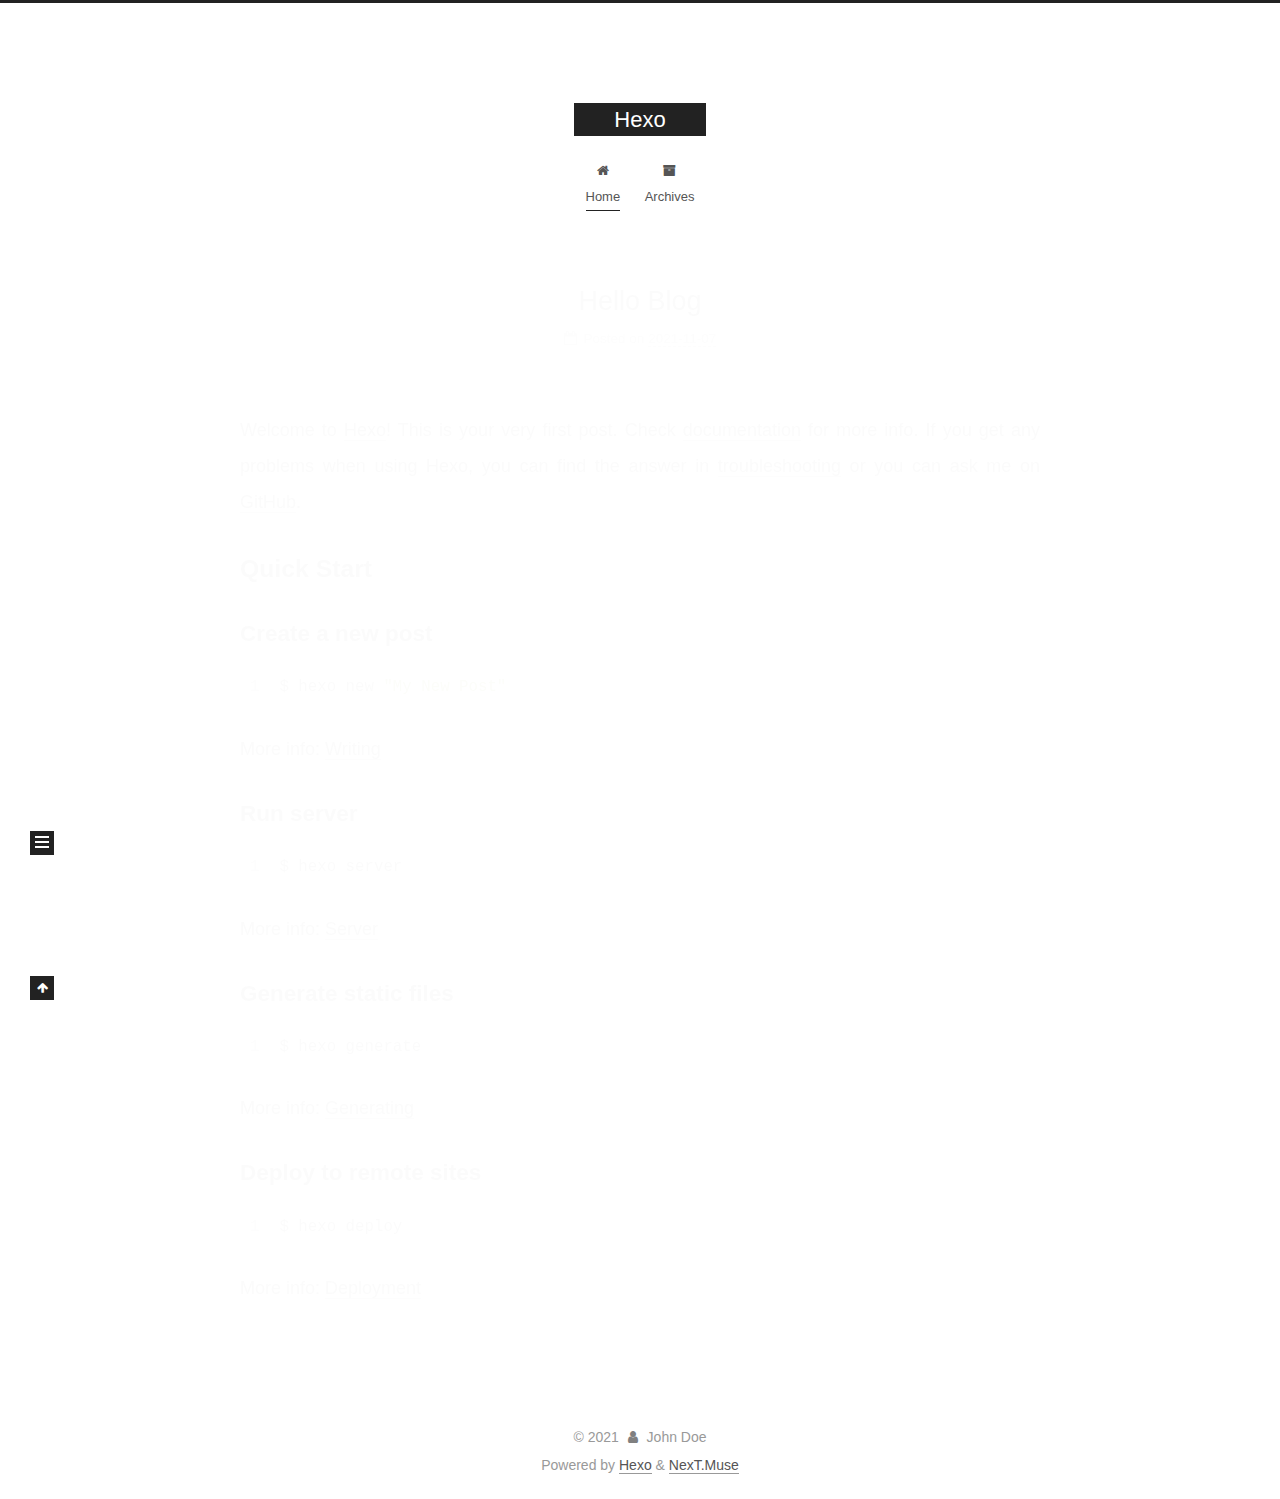
==== index.html @ 685d1546 "Site updated: 2021-11-07 11:49:56" ====
<!DOCTYPE html>
<html lang="en">
<head>
  <meta charset="UTF-8">
<meta name="viewport" content="width=device-width, initial-scale=1, maximum-scale=2">
<meta name="theme-color" content="#222">
<meta name="generator" content="Hexo 5.4.0">
  <link rel="apple-touch-icon" sizes="180x180" href="/images/apple-touch-icon-next.png">
  <link rel="icon" type="image/png" sizes="32x32" href="/images/favicon-32x32-next.png">
  <link rel="icon" type="image/png" sizes="16x16" href="/images/favicon-16x16-next.png">
  <link rel="mask-icon" href="/images/logo.svg" color="#222">

<link rel="stylesheet" href="/css/main.css">


<link rel="stylesheet" href="/lib/font-awesome/css/font-awesome.min.css">

<script id="hexo-configurations">
    var NexT = window.NexT || {};
    var CONFIG = {"hostname":"example.com","root":"/","scheme":"Muse","version":"7.8.0","exturl":false,"sidebar":{"position":"left","display":"post","padding":18,"offset":12,"onmobile":false},"copycode":{"enable":false,"show_result":false,"style":null},"back2top":{"enable":true,"sidebar":false,"scrollpercent":false},"bookmark":{"enable":false,"color":"#222","save":"auto"},"fancybox":false,"mediumzoom":false,"lazyload":false,"pangu":false,"comments":{"style":"tabs","active":null,"storage":true,"lazyload":false,"nav":null},"algolia":{"hits":{"per_page":10},"labels":{"input_placeholder":"Search for Posts","hits_empty":"We didn't find any results for the search: ${query}","hits_stats":"${hits} results found in ${time} ms"}},"localsearch":{"enable":false,"trigger":"auto","top_n_per_article":1,"unescape":false,"preload":false},"motion":{"enable":true,"async":false,"transition":{"post_block":"fadeIn","post_header":"slideDownIn","post_body":"slideDownIn","coll_header":"slideLeftIn","sidebar":"slideUpIn"}}};
  </script>

  <meta property="og:type" content="website">
<meta property="og:title" content="Hexo">
<meta property="og:url" content="http://example.com/index.html">
<meta property="og:site_name" content="Hexo">
<meta property="og:locale" content="en_US">
<meta property="article:author" content="John Doe">
<meta name="twitter:card" content="summary">

<link rel="canonical" href="http://example.com/">


<script id="page-configurations">
  // https://hexo.io/docs/variables.html
  CONFIG.page = {
    sidebar: "",
    isHome : true,
    isPost : false,
    lang   : 'en'
  };
</script>

  <title>Hexo</title>
  






  <noscript>
  <style>
  .use-motion .brand,
  .use-motion .menu-item,
  .sidebar-inner,
  .use-motion .post-block,
  .use-motion .pagination,
  .use-motion .comments,
  .use-motion .post-header,
  .use-motion .post-body,
  .use-motion .collection-header { opacity: initial; }

  .use-motion .site-title,
  .use-motion .site-subtitle {
    opacity: initial;
    top: initial;
  }

  .use-motion .logo-line-before i { left: initial; }
  .use-motion .logo-line-after i { right: initial; }
  </style>
</noscript>

</head>

<body itemscope itemtype="http://schema.org/WebPage">
  <div class="container use-motion">
    <div class="headband"></div>

    <header class="header" itemscope itemtype="http://schema.org/WPHeader">
      <div class="header-inner"><div class="site-brand-container">
  <div class="site-nav-toggle">
    <div class="toggle" aria-label="Toggle navigation bar">
      <span class="toggle-line toggle-line-first"></span>
      <span class="toggle-line toggle-line-middle"></span>
      <span class="toggle-line toggle-line-last"></span>
    </div>
  </div>

  <div class="site-meta">

    <a href="/" class="brand" rel="start">
      <span class="logo-line-before"><i></i></span>
      <h1 class="site-title">Hexo</h1>
      <span class="logo-line-after"><i></i></span>
    </a>
  </div>

  <div class="site-nav-right">
    <div class="toggle popup-trigger">
    </div>
  </div>
</div>




<nav class="site-nav">
  <ul id="menu" class="menu">
        <li class="menu-item menu-item-home">

    <a href="/" rel="section"><i class="fa fa-fw fa-home"></i>Home</a>

  </li>
        <li class="menu-item menu-item-archives">

    <a href="/archives/" rel="section"><i class="fa fa-fw fa-archive"></i>Archives</a>

  </li>
  </ul>
</nav>




</div>
    </header>

    
  <div class="back-to-top">
    <i class="fa fa-arrow-up"></i>
    <span>0%</span>
  </div>


    <main class="main">
      <div class="main-inner">
        <div class="content-wrap">
          

          <div class="content index posts-expand">
            
      
  
  
  <article itemscope itemtype="http://schema.org/Article" class="post-block" lang="en">
    <link itemprop="mainEntityOfPage" href="http://example.com/2021/11/07/hello-world/">

    <span hidden itemprop="author" itemscope itemtype="http://schema.org/Person">
      <meta itemprop="image" content="/images/avatar.gif">
      <meta itemprop="name" content="John Doe">
      <meta itemprop="description" content="">
    </span>

    <span hidden itemprop="publisher" itemscope itemtype="http://schema.org/Organization">
      <meta itemprop="name" content="Hexo">
    </span>
      <header class="post-header">
        <h2 class="post-title" itemprop="name headline">
          
            <a href="/2021/11/07/hello-world/" class="post-title-link" itemprop="url">Hello Blog</a>
        </h2>

        <div class="post-meta">
            <span class="post-meta-item">
              <span class="post-meta-item-icon">
                <i class="fa fa-calendar-o"></i>
              </span>
              <span class="post-meta-item-text">Posted on</span>
              

              <time title="Created: 2021-11-07 10:19:45 / Modified: 11:06:45" itemprop="dateCreated datePublished" datetime="2021-11-07T10:19:45+08:00">2021-11-07</time>
            </span>

          

        </div>
      </header>

    
    
    
    <div class="post-body" itemprop="articleBody">

      
          <p>Welcome to <a target="_blank" rel="noopener" href="https://hexo.io/">Hexo</a>! This is your very first post. Check <a target="_blank" rel="noopener" href="https://hexo.io/docs/">documentation</a> for more info. If you get any problems when using Hexo, you can find the answer in <a target="_blank" rel="noopener" href="https://hexo.io/docs/troubleshooting.html">troubleshooting</a> or you can ask me on <a target="_blank" rel="noopener" href="https://github.com/hexojs/hexo/issues">GitHub</a>.</p>
<h2 id="Quick-Start"><a href="#Quick-Start" class="headerlink" title="Quick Start"></a>Quick Start</h2><h3 id="Create-a-new-post"><a href="#Create-a-new-post" class="headerlink" title="Create a new post"></a>Create a new post</h3><figure class="highlight bash"><table><tr><td class="gutter"><pre><span class="line">1</span><br></pre></td><td class="code"><pre><span class="line">$ hexo new <span class="string">&quot;My New Post&quot;</span></span><br></pre></td></tr></table></figure>

<p>More info: <a target="_blank" rel="noopener" href="https://hexo.io/docs/writing.html">Writing</a></p>
<h3 id="Run-server"><a href="#Run-server" class="headerlink" title="Run server"></a>Run server</h3><figure class="highlight bash"><table><tr><td class="gutter"><pre><span class="line">1</span><br></pre></td><td class="code"><pre><span class="line">$ hexo server</span><br></pre></td></tr></table></figure>

<p>More info: <a target="_blank" rel="noopener" href="https://hexo.io/docs/server.html">Server</a></p>
<h3 id="Generate-static-files"><a href="#Generate-static-files" class="headerlink" title="Generate static files"></a>Generate static files</h3><figure class="highlight bash"><table><tr><td class="gutter"><pre><span class="line">1</span><br></pre></td><td class="code"><pre><span class="line">$ hexo generate</span><br></pre></td></tr></table></figure>

<p>More info: <a target="_blank" rel="noopener" href="https://hexo.io/docs/generating.html">Generating</a></p>
<h3 id="Deploy-to-remote-sites"><a href="#Deploy-to-remote-sites" class="headerlink" title="Deploy to remote sites"></a>Deploy to remote sites</h3><figure class="highlight bash"><table><tr><td class="gutter"><pre><span class="line">1</span><br></pre></td><td class="code"><pre><span class="line">$ hexo deploy</span><br></pre></td></tr></table></figure>

<p>More info: <a target="_blank" rel="noopener" href="https://hexo.io/docs/one-command-deployment.html">Deployment</a></p>

      
    </div>

    
    
    
      <footer class="post-footer">
        <div class="post-eof"></div>
      </footer>
  </article>
  
  
  


  



          </div>
          

<script>
  window.addEventListener('tabs:register', () => {
    let { activeClass } = CONFIG.comments;
    if (CONFIG.comments.storage) {
      activeClass = localStorage.getItem('comments_active') || activeClass;
    }
    if (activeClass) {
      let activeTab = document.querySelector(`a[href="#comment-${activeClass}"]`);
      if (activeTab) {
        activeTab.click();
      }
    }
  });
  if (CONFIG.comments.storage) {
    window.addEventListener('tabs:click', event => {
      if (!event.target.matches('.tabs-comment .tab-content .tab-pane')) return;
      let commentClass = event.target.classList[1];
      localStorage.setItem('comments_active', commentClass);
    });
  }
</script>

        </div>
          
  
  <div class="toggle sidebar-toggle">
    <span class="toggle-line toggle-line-first"></span>
    <span class="toggle-line toggle-line-middle"></span>
    <span class="toggle-line toggle-line-last"></span>
  </div>

  <aside class="sidebar">
    <div class="sidebar-inner">

      <ul class="sidebar-nav motion-element">
        <li class="sidebar-nav-toc">
          Table of Contents
        </li>
        <li class="sidebar-nav-overview">
          Overview
        </li>
      </ul>

      <!--noindex-->
      <div class="post-toc-wrap sidebar-panel">
      </div>
      <!--/noindex-->

      <div class="site-overview-wrap sidebar-panel">
        <div class="site-author motion-element" itemprop="author" itemscope itemtype="http://schema.org/Person">
  <p class="site-author-name" itemprop="name">John Doe</p>
  <div class="site-description" itemprop="description"></div>
</div>
<div class="site-state-wrap motion-element">
  <nav class="site-state">
      <div class="site-state-item site-state-posts">
          <a href="/archives/">
        
          <span class="site-state-item-count">1</span>
          <span class="site-state-item-name">posts</span>
        </a>
      </div>
  </nav>
</div>



      </div>

    </div>
  </aside>
  <div id="sidebar-dimmer"></div>


      </div>
    </main>

    <footer class="footer">
      <div class="footer-inner">
        

        

<div class="copyright">
  
  &copy; 
  <span itemprop="copyrightYear">2021</span>
  <span class="with-love">
    <i class="fa fa-user"></i>
  </span>
  <span class="author" itemprop="copyrightHolder">John Doe</span>
</div>
  <div class="powered-by">Powered by <a href="https://hexo.io/" class="theme-link" rel="noopener" target="_blank">Hexo</a> & <a href="https://muse.theme-next.org/" class="theme-link" rel="noopener" target="_blank">NexT.Muse</a>
  </div>

        








      </div>
    </footer>
  </div>

  
  <script src="/lib/anime.min.js"></script>
  <script src="/lib/velocity/velocity.min.js"></script>
  <script src="/lib/velocity/velocity.ui.min.js"></script>

<script src="/js/utils.js"></script>

<script src="/js/motion.js"></script>


<script src="/js/schemes/muse.js"></script>


<script src="/js/next-boot.js"></script>




  















  

  

</body>
</html>
---- css/main.css ----
:root {
  --body-bg-color: #fff;
  --content-bg-color: #fff;
  --card-bg-color: #f5f5f5;
  --text-color: #555;
  --link-color: #555;
  --link-hover-color: #222;
  --brand-color: #fff;
  --brand-hover-color: #fff;
  --table-row-odd-bg-color: #f9f9f9;
  --table-row-hover-bg-color: #f5f5f5;
  --menu-item-bg-color: #f5f5f5;
  --btn-default-bg: #222;
  --btn-default-color: #fff;
  --btn-default-border-color: #222;
  --btn-default-hover-bg: #fff;
  --btn-default-hover-color: #222;
  --btn-default-hover-border-color: #222;
}
html {
  line-height: 1.15; /* 1 */
  -webkit-text-size-adjust: 100%; /* 2 */
}
body {
  margin: 0;
}
main {
  display: block;
}
h1 {
  font-size: 2em;
  margin: 0.67em 0;
}
hr {
  box-sizing: content-box; /* 1 */
  height: 0; /* 1 */
  overflow: visible; /* 2 */
}
pre {
  font-family: monospace, monospace; /* 1 */
  font-size: 1em; /* 2 */
}
a {
  background: transparent;
}
abbr[title] {
  border-bottom: none; /* 1 */
  text-decoration: underline; /* 2 */
  text-decoration: underline dotted; /* 2 */
}
b,
strong {
  font-weight: bolder;
}
code,
kbd,
samp {
  font-family: monospace, monospace; /* 1 */
  font-size: 1em; /* 2 */
}
small {
  font-size: 80%;
}
sub,
sup {
  font-size: 75%;
  line-height: 0;
  position: relative;
  vertical-align: baseline;
}
sub {
  bottom: -0.25em;
}
sup {
  top: -0.5em;
}
img {
  border-style: none;
}
button,
input,
optgroup,
select,
textarea {
  font-family: inherit; /* 1 */
  font-size: 100%; /* 1 */
  line-height: 1.15; /* 1 */
  margin: 0; /* 2 */
}
button,
input {
/* 1 */
  overflow: visible;
}
button,
select {
/* 1 */
  text-transform: none;
}
button,
[type='button'],
[type='reset'],
[type='submit'] {
  -webkit-appearance: button;
}
button::-moz-focus-inner,
[type='button']::-moz-focus-inner,
[type='reset']::-moz-focus-inner,
[type='submit']::-moz-focus-inner {
  border-style: none;
  padding: 0;
}
button:-moz-focusring,
[type='button']:-moz-focusring,
[type='reset']:-moz-focusring,
[type='submit']:-moz-focusring {
  outline: 1px dotted ButtonText;
}
fieldset {
  padding: 0.35em 0.75em 0.625em;
}
legend {
  box-sizing: border-box; /* 1 */
  color: inherit; /* 2 */
  display: table; /* 1 */
  max-width: 100%; /* 1 */
  padding: 0; /* 3 */
  white-space: normal; /* 1 */
}
progress {
  vertical-align: baseline;
}
textarea {
  overflow: auto;
}
[type='checkbox'],
[type='radio'] {
  box-sizing: border-box; /* 1 */
  padding: 0; /* 2 */
}
[type='number']::-webkit-inner-spin-button,
[type='number']::-webkit-outer-spin-button {
  height: auto;
}
[type='search'] {
  outline-offset: -2px; /* 2 */
  -webkit-appearance: textfield; /* 1 */
}
[type='search']::-webkit-search-decoration {
  -webkit-appearance: none;
}
::-webkit-file-upload-button {
  font: inherit; /* 2 */
  -webkit-appearance: button; /* 1 */
}
details {
  display: block;
}
summary {
  display: list-item;
}
template {
  display: none;
}
[hidden] {
  display: none;
}
::selection {
  background: #262a30;
  color: #eee;
}
html,
body {
  height: 100%;
}
body {
  background: var(--body-bg-color);
  color: var(--text-color);
  font-family: 'Lato', "PingFang SC", "Microsoft YaHei", sans-serif;
  font-size: 1em;
  line-height: 2;
}
@media (max-width: 991px) {
  body {
    padding-left: 0 !important;
    padding-right: 0 !important;
  }
}
h1,
h2,
h3,
h4,
h5,
h6 {
  font-family: 'Lato', "PingFang SC", "Microsoft YaHei", sans-serif;
  font-weight: bold;
  line-height: 1.5;
  margin: 20px 0 15px;
}
h1 {
  font-size: 1.5em;
}
h2 {
  font-size: 1.375em;
}
h3 {
  font-size: 1.25em;
}
h4 {
  font-size: 1.125em;
}
h5 {
  font-size: 1em;
}
h6 {
  font-size: 0.875em;
}
p {
  margin: 0 0 20px 0;
}
a,
span.exturl {
  border-bottom: 1px solid #999;
  color: var(--link-color);
  outline: 0;
  text-decoration: none;
  overflow-wrap: break-word;
  word-wrap: break-word;
  cursor: pointer;
}
a:hover,
span.exturl:hover {
  border-bottom-color: var(--link-hover-color);
  color: var(--link-hover-color);
}
iframe,
img,
video {
  display: block;
  margin-left: auto;
  margin-right: auto;
  max-width: 100%;
}
hr {
  background-image: repeating-linear-gradient(-45deg, #ddd, #ddd 4px, transparent 4px, transparent 8px);
  border: 0;
  height: 3px;
  margin: 40px 0;
}
blockquote {
  border-left: 4px solid #ddd;
  color: #666;
  margin: 0;
  padding: 0 15px;
}
blockquote cite::before {
  content: '-';
  padding: 0 5px;
}
dt {
  font-weight: bold;
}
dd {
  margin: 0;
  padding: 0;
}
kbd {
  background-color: #f5f5f5;
  background-image: linear-gradient(#eee, #fff, #eee);
  border: 1px solid #ccc;
  border-radius: 0.2em;
  box-shadow: 0.1em 0.1em 0.2em rgba(0,0,0,0.1);
  color: #555;
  font-family: inherit;
  padding: 0.1em 0.3em;
  white-space: nowrap;
}
.table-container {
  overflow: auto;
}
table {
  border-collapse: collapse;
  border-spacing: 0;
  font-size: 0.875em;
  margin: 0 0 20px 0;
  width: 100%;
}
tbody tr:nth-of-type(odd) {
  background: var(--table-row-odd-bg-color);
}
tbody tr:hover {
  background: var(--table-row-hover-bg-color);
}
caption,
th,
td {
  font-weight: normal;
  padding: 8px;
  text-align: left;
  vertical-align: middle;
}
th,
td {
  border: 1px solid #ddd;
  border-bottom: 3px solid #ddd;
}
th {
  font-weight: 700;
  padding-bottom: 10px;
}
td {
  border-bottom-width: 1px;
}
.btn {
  background: var(--btn-default-bg);
  border: 2px solid var(--btn-default-border-color);
  border-radius: 0;
  color: var(--btn-default-color);
  display: inline-block;
  font-size: 0.875em;
  line-height: 2;
  padding: 0 20px;
  text-decoration: none;
  transition-property: background-color;
  transition-delay: 0s;
  transition-duration: 0.2s;
  transition-timing-function: ease-in-out;
}
.btn:hover {
  background: var(--btn-default-hover-bg);
  border-color: var(--btn-default-hover-border-color);
  color: var(--btn-default-hover-color);
}
.btn + .btn {
  margin: 0 0 8px 8px;
}
.btn .fa-fw {
  text-align: left;
  width: 1.285714285714286em;
}
.toggle {
  line-height: 0;
}
.toggle .toggle-line {
  background: #fff;
  display: inline-block;
  height: 2px;
  left: 0;
  position: relative;
  top: 0;
  transition: all 0.4s;
  vertical-align: top;
  width: 100%;
}
.toggle .toggle-line:not(:first-child) {
  margin-top: 3px;
}
.toggle.toggle-arrow .toggle-line-first {
  left: 50%;
  top: 2px;
  transform: rotate(45deg);
  width: 50%;
}
.toggle.toggle-arrow .toggle-line-middle {
  left: 2px;
  width: 90%;
}
.toggle.toggle-arrow .toggle-line-last {
  left: 50%;
  top: -2px;
  transform: rotate(-45deg);
  width: 50%;
}
.toggle.toggle-close .toggle-line-first {
  transform: rotate(-45deg);
  top: 5px;
}
.toggle.toggle-close .toggle-line-middle {
  opacity: 0;
}
.toggle.toggle-close .toggle-line-last {
  transform: rotate(45deg);
  top: -5px;
}
.highlight,
pre {
  background: #f7f7f7;
  color: #4d4d4c;
  line-height: 1.6;
  margin: 0 auto 20px;
}
pre,
code {
  font-family: consolas, Menlo, monospace, "PingFang SC", "Microsoft YaHei";
}
code {
  background: #eee;
  border-radius: 3px;
  color: #555;
  padding: 2px 4px;
  overflow-wrap: break-word;
  word-wrap: break-word;
}
.highlight *::selection {
  background: #d6d6d6;
}
.highlight pre {
  border: 0;
  margin: 0;
  padding: 10px 0;
}
.highlight table {
  border: 0;
  margin: 0;
  width: auto;
}
.highlight td {
  border: 0;
  padding: 0;
}
.highlight figcaption {
  background: #eff2f3;
  color: #4d4d4c;
  display: flex;
  font-size: 0.875em;
  justify-content: space-between;
  line-height: 1.2;
  padding: 0.5em;
}
.highlight figcaption a {
  color: #4d4d4c;
}
.highlight figcaption a:hover {
  border-bottom-color: #4d4d4c;
}
.highlight .gutter {
  -moz-user-select: none;
  -ms-user-select: none;
  -webkit-user-select: none;
  user-select: none;
}
.highlight .gutter pre {
  background: #eff2f3;
  color: #869194;
  padding-left: 10px;
  padding-right: 10px;
  text-align: right;
}
.highlight .code pre {
  background: #f7f7f7;
  padding-left: 10px;
  width: 100%;
}
.gist table {
  width: auto;
}
.gist table td {
  border: 0;
}
pre {
  overflow: auto;
  padding: 10px;
}
pre code {
  background: none;
  color: #4d4d4c;
  font-size: 0.875em;
  padding: 0;
  text-shadow: none;
}
pre .deletion {
  background: #fdd;
}
pre .addition {
  background: #dfd;
}
pre .meta {
  color: #eab700;
  -moz-user-select: none;
  -ms-user-select: none;
  -webkit-user-select: none;
  user-select: none;
}
pre .comment {
  color: #8e908c;
}
pre .variable,
pre .attribute,
pre .tag,
pre .name,
pre .regexp,
pre .ruby .constant,
pre .xml .tag .title,
pre .xml .pi,
pre .xml .doctype,
pre .html .doctype,
pre .css .id,
pre .css .class,
pre .css .pseudo {
  color: #c82829;
}
pre .number,
pre .preprocessor,
pre .built_in,
pre .builtin-name,
pre .literal,
pre .params,
pre .constant,
pre .command {
  color: #f5871f;
}
pre .ruby .class .title,
pre .css .rules .attribute,
pre .string,
pre .symbol,
pre .value,
pre .inheritance,
pre .header,
pre .ruby .symbol,
pre .xml .cdata,
pre .special,
pre .formula {
  color: #718c00;
}
pre .title,
pre .css .hexcolor {
  color: #3e999f;
}
pre .function,
pre .python .decorator,
pre .python .title,
pre .ruby .function .title,
pre .ruby .title .keyword,
pre .perl .sub,
pre .javascript .title,
pre .coffeescript .title {
  color: #4271ae;
}
pre .keyword,
pre .javascript .function {
  color: #8959a8;
}
.blockquote-center {
  border-left: none;
  margin: 40px 0;
  padding: 0;
  position: relative;
  text-align: center;
}
.blockquote-center::before,
.blockquote-center::after {
  background-repeat: no-repeat;
  background-size: 22px 22px;
  content: ' ';
  display: block;
  height: 24px;
  opacity: 0.2;
  position: absolute;
  width: 100%;
}
.blockquote-center::before {
  background-image: url("../images/quote-l.svg");
  background-position: 0 -6px;
  border-top: 1px solid #ccc;
  top: -20px;
}
.blockquote-center::after {
  background-image: url("../images/quote-r.svg");
  background-position: 100% 8px;
  border-bottom: 1px solid #ccc;
  bottom: -20px;
}
.blockquote-center p,
.blockquote-center div {
  text-align: center;
}
.post-body .group-picture img {
  margin: 0 auto;
  padding: 0 3px;
}
.group-picture-row {
  margin-bottom: 6px;
  overflow: hidden;
}
.group-picture-column {
  float: left;
  margin-bottom: 10px;
}
.post-body .label {
  color: #555;
  display: inline;
  padding: 0 2px;
}
.post-body .label.default {
  background: #f0f0f0;
}
.post-body .label.primary {
  background: #efe6f7;
}
.post-body .label.info {
  background: #e5f2f8;
}
.post-body .label.success {
  background: #e7f4e9;
}
.post-body .label.warning {
  background: #fcf6e1;
}
.post-body .label.danger {
  background: #fae8eb;
}
.post-body .tabs {
  margin-bottom: 20px;
}
.post-body .tabs,
.tabs-comment {
  display: block;
  padding-top: 10px;
  position: relative;
}
.post-body .tabs ul.nav-tabs,
.tabs-comment ul.nav-tabs {
  display: flex;
  flex-wrap: wrap;
  margin: 0;
  margin-bottom: -1px;
  padding: 0;
}
@media (max-width: 413px) {
  .post-body .tabs ul.nav-tabs,
  .tabs-comment ul.nav-tabs {
    display: block;
    margin-bottom: 5px;
  }
}
.post-body .tabs ul.nav-tabs li.tab,
.tabs-comment ul.nav-tabs li.tab {
  border-bottom: 1px solid #ddd;
  border-left: 1px solid transparent;
  border-right: 1px solid transparent;
  border-top: 3px solid transparent;
  flex-grow: 1;
  list-style-type: none;
  border-radius: 0 0 0 0;
}
@media (max-width: 413px) {
  .post-body .tabs ul.nav-tabs li.tab,
  .tabs-comment ul.nav-tabs li.tab {
    border-bottom: 1px solid transparent;
    border-left: 3px solid transparent;
    border-right: 1px solid transparent;
    border-top: 1px solid transparent;
  }
}
@media (max-width: 413px) {
  .post-body .tabs ul.nav-tabs li.tab,
  .tabs-comment ul.nav-tabs li.tab {
    border-radius: 0;
  }
}
.post-body .tabs ul.nav-tabs li.tab a,
.tabs-comment ul.nav-tabs li.tab a {
  border-bottom: initial;
  display: block;
  line-height: 1.8;
  outline: 0;
  padding: 0.25em 0.75em;
  text-align: center;
  transition-delay: 0s;
  transition-duration: 0.2s;
  transition-timing-function: ease-out;
}
.post-body .tabs ul.nav-tabs li.tab a i,
.tabs-comment ul.nav-tabs li.tab a i {
  width: 1.285714285714286em;
}
.post-body .tabs ul.nav-tabs li.tab.active,
.tabs-comment ul.nav-tabs li.tab.active {
  border-bottom: 1px solid transparent;
  border-left: 1px solid #ddd;
  border-right: 1px solid #ddd;
  border-top: 3px solid #fc6423;
}
@media (max-width: 413px) {
  .post-body .tabs ul.nav-tabs li.tab.active,
  .tabs-comment ul.nav-tabs li.tab.active {
    border-bottom: 1px solid #ddd;
    border-left: 3px solid #fc6423;
    border-right: 1px solid #ddd;
    border-top: 1px solid #ddd;
  }
}
.post-body .tabs ul.nav-tabs li.tab.active a,
.tabs-comment ul.nav-tabs li.tab.active a {
  color: var(--link-color);
  cursor: default;
}
.post-body .tabs .tab-content .tab-pane,
.tabs-comment .tab-content .tab-pane {
  border: 1px solid #ddd;
  border-top: 0;
  padding: 20px 20px 0 20px;
  border-radius: 0;
}
.post-body .tabs .tab-content .tab-pane:not(.active),
.tabs-comment .tab-content .tab-pane:not(.active) {
  display: none;
}
.post-body .tabs .tab-content .tab-pane.active,
.tabs-comment .tab-content .tab-pane.active {
  display: block;
}
.post-body .tabs .tab-content .tab-pane.active:nth-of-type(1),
.tabs-comment .tab-content .tab-pane.active:nth-of-type(1) {
  border-radius: 0 0 0 0;
}
@media (max-width: 413px) {
  .post-body .tabs .tab-content .tab-pane.active:nth-of-type(1),
  .tabs-comment .tab-content .tab-pane.active:nth-of-type(1) {
    border-radius: 0;
  }
}
.post-body .note {
  border-radius: 3px;
  margin-bottom: 20px;
  padding: 1em;
  position: relative;
  border: 1px solid #eee;
  border-left-width: 5px;
}
.post-body .note h2,
.post-body .note h3,
.post-body .note h4,
.post-body .note h5,
.post-body .note h6 {
  margin-top: 0;
  border-bottom: initial;
  margin-bottom: 0;
  padding-top: 0;
}
.post-body .note p:first-child,
.post-body .note ul:first-child,
.post-body .note ol:first-child,
.post-body .note table:first-child,
.post-body .note pre:first-child,
.post-body .note blockquote:first-child,
.post-body .note img:first-child {
  margin-top: 0;
}
.post-body .note p:last-child,
.post-body .note ul:last-child,
.post-body .note ol:last-child,
.post-body .note table:last-child,
.post-body .note pre:last-child,
.post-body .note blockquote:last-child,
.post-body .note img:last-child {
  margin-bottom: 0;
}
.post-body .note.default {
  border-left-color: #777;
}
.post-body .note.default h2,
.post-body .note.default h3,
.post-body .note.default h4,
.post-body .note.default h5,
.post-body .note.default h6 {
  color: #777;
}
.post-body .note.primary {
  border-left-color: #6f42c1;
}
.post-body .note.primary h2,
.post-body .note.primary h3,
.post-body .note.primary h4,
.post-body .note.primary h5,
.post-body .note.primary h6 {
  color: #6f42c1;
}
.post-body .note.info {
  border-left-color: #428bca;
}
.post-body .note.info h2,
.post-body .note.info h3,
.post-body .note.info h4,
.post-body .note.info h5,
.post-body .note.info h6 {
  color: #428bca;
}
.post-body .note.success {
  border-left-color: #5cb85c;
}
.post-body .note.success h2,
.post-body .note.success h3,
.post-body .note.success h4,
.post-body .note.success h5,
.post-body .note.success h6 {
  color: #5cb85c;
}
.post-body .note.warning {
  border-left-color: #f0ad4e;
}
.post-body .note.warning h2,
.post-body .note.warning h3,
.post-body .note.warning h4,
.post-body .note.warning h5,
.post-body .note.warning h6 {
  color: #f0ad4e;
}
.post-body .note.danger {
  border-left-color: #d9534f;
}
.post-body .note.danger h2,
.post-body .note.danger h3,
.post-body .note.danger h4,
.post-body .note.danger h5,
.post-body .note.danger h6 {
  color: #d9534f;
}
.pagination .prev,
.pagination .next,
.pagination .page-number,
.pagination .space {
  display: inline-block;
  margin: 0 10px;
  padding: 0 11px;
  position: relative;
  top: -1px;
}
@media (max-width: 767px) {
  .pagination .prev,
  .pagination .next,
  .pagination .page-number,
  .pagination .space {
    margin: 0 5px;
  }
}
.pagination {
  border-top: 1px solid #eee;
  margin: 120px 0 0;
  text-align: center;
}
.pagination .prev,
.pagination .next,
.pagination .page-number {
  border-bottom: 0;
  border-top: 1px solid #eee;
  transition-property: border-color;
  transition-delay: 0s;
  transition-duration: 0.2s;
  transition-timing-function: ease-in-out;
}
.pagination .prev:hover,
.pagination .next:hover,
.pagination .page-number:hover {
  border-top-color: #222;
}
.pagination .space {
  margin: 0;
  padding: 0;
}
.pagination .prev {
  margin-left: 0;
}
.pagination .next {
  margin-right: 0;
}
.pagination .page-number.current {
  background: #ccc;
  border-top-color: #ccc;
  color: #fff;
}
@media (max-width: 767px) {
  .pagination {
    border-top: none;
  }
  .pagination .prev,
  .pagination .next,
  .pagination .page-number {
    border-bottom: 1px solid #eee;
    border-top: 0;
    margin-bottom: 10px;
    padding: 0 10px;
  }
  .pagination .prev:hover,
  .pagination .next:hover,
  .pagination .page-number:hover {
    border-bottom-color: #222;
  }
}
.comments {
  margin-top: 60px;
  overflow: hidden;
}
.comment-button-group {
  display: flex;
  flex-wrap: wrap-reverse;
  justify-content: center;
  margin: 1em 0;
}
.comment-button-group .comment-button {
  margin: 0.1em 0.2em;
}
.comment-button-group .comment-button.active {
  background: var(--btn-default-hover-bg);
  border-color: var(--btn-default-hover-border-color);
  color: var(--btn-default-hover-color);
}
.comment-position {
  display: none;
}
.comment-position.active {
  display: block;
}
.tabs-comment {
  background: var(--content-bg-color);
  margin-top: 4em;
  padding-top: 0;
}
.tabs-comment .comments {
  border: 0;
  box-shadow: none;
  margin-top: 0;
  padding-top: 0;
}
.container {
  min-height: 100%;
  position: relative;
}
.main-inner {
  margin: 0 auto;
  width: 700px;
}
@media (min-width: 1200px) {
  .main-inner {
    width: 800px;
  }
}
@media (min-width: 1600px) {
  .main-inner {
    width: 900px;
  }
}
@media (max-width: 767px) {
  .content-wrap {
    padding: 0 20px;
  }
}
.header {
  background: transparent;
}
.header-inner {
  margin: 0 auto;
  width: 700px;
}
@media (min-width: 1200px) {
  .header-inner {
    width: 800px;
  }
}
@media (min-width: 1600px) {
  .header-inner {
    width: 900px;
  }
}
.site-brand-container {
  display: flex;
  flex-shrink: 0;
  padding: 0 10px;
}
.headband {
  background: #222;
  height: 3px;
}
.site-meta {
  flex-grow: 1;
  text-align: center;
}
@media (max-width: 767px) {
  .site-meta {
    text-align: center;
  }
}
.brand {
  border-bottom: none;
  color: var(--brand-color);
  display: inline-block;
  line-height: 1.375em;
  padding: 0 40px;
  position: relative;
}
.brand:hover {
  color: var(--brand-hover-color);
}
.site-title {
  font-family: 'Lato', "PingFang SC", "Microsoft YaHei", sans-serif;
  font-size: 1.375em;
  font-weight: normal;
  margin: 0;
}
.site-subtitle {
  color: #999;
  font-size: 0.8125em;
  margin: 10px 0;
}
.use-motion .brand {
  opacity: 0;
}
.use-motion .site-title,
.use-motion .site-subtitle,
.use-motion .custom-logo-image {
  opacity: 0;
  position: relative;
  top: -10px;
}
.site-nav-toggle,
.site-nav-right {
  display: none;
}
@media (max-width: 767px) {
  .site-nav-toggle,
  .site-nav-right {
    display: flex;
    flex-direction: column;
    justify-content: center;
  }
}
.site-nav-toggle .toggle,
.site-nav-right .toggle {
  color: var(--text-color);
  padding: 10px;
  width: 22px;
}
.site-nav-toggle .toggle .toggle-line,
.site-nav-right .toggle .toggle-line {
  background: var(--text-color);
  border-radius: 1px;
}
.site-nav {
  display: block;
}
@media (max-width: 767px) {
  .site-nav {
    clear: both;
    display: none;
  }
}
.site-nav.site-nav-on {
  display: block;
}
.menu {
  margin-top: 20px;
  padding-left: 0;
  text-align: center;
}
.menu-item {
  display: inline-block;
  list-style: none;
  margin: 0 10px;
}
@media (max-width: 767px) {
  .menu-item {
    display: block;
    margin-top: 10px;
  }
  .menu-item.menu-item-search {
    display: none;
  }
}
.menu-item a,
.menu-item span.exturl {
  border-bottom: 0;
  display: block;
  font-size: 0.8125em;
  transition-property: border-color;
  transition-delay: 0s;
  transition-duration: 0.2s;
  transition-timing-function: ease-in-out;
}
@media (hover: none) {
  .menu-item a:hover,
  .menu-item span.exturl:hover {
    border-bottom-color: transparent !important;
  }
}
.menu-item .fa {
  margin-right: 8px;
}
.menu-item .badge {
  display: inline-block;
  font-weight: bold;
  line-height: 1;
  margin-left: 0.35em;
  margin-top: 0.35em;
  text-align: center;
  white-space: nowrap;
}
@media (max-width: 767px) {
  .menu-item .badge {
    float: right;
    margin-left: 0;
  }
}
.menu-item-active a,
.menu .menu-item a:hover,
.menu .menu-item span.exturl:hover {
  background: var(--menu-item-bg-color);
}
.use-motion .menu-item {
  opacity: 0;
}
.sidebar {
  background: #222;
  bottom: 0;
  box-shadow: inset 0 2px 6px #000;
  position: fixed;
  top: 0;
}
@media (max-width: 991px) {
  .sidebar {
    display: none;
  }
}
.sidebar-inner {
  color: #999;
  padding: 18px 10px;
  text-align: center;
}
.cc-license {
  margin-top: 10px;
  text-align: center;
}
.cc-license .cc-opacity {
  border-bottom: none;
  opacity: 0.7;
}
.cc-license .cc-opacity:hover {
  opacity: 0.9;
}
.cc-license img {
  display: inline-block;
}
.site-author-image {
  border: 2px solid #333;
  display: block;
  margin: 0 auto;
  max-width: 96px;
  padding: 2px;
}
.site-author-name {
  color: #f5f5f5;
  font-weight: normal;
  margin: 5px 0 0;
  text-align: center;
}
.site-description {
  color: #999;
  font-size: 1em;
  margin-top: 5px;
  text-align: center;
}
.links-of-author {
  margin-top: 15px;
}
.links-of-author a,
.links-of-author span.exturl {
  border-bottom-color: #555;
  display: inline-block;
  font-size: 0.8125em;
  margin-bottom: 10px;
  margin-right: 10px;
  vertical-align: middle;
}
.links-of-author a::before,
.links-of-author span.exturl::before {
  background: #7eba57;
  border-radius: 50%;
  content: ' ';
  display: inline-block;
  height: 4px;
  margin-right: 3px;
  vertical-align: middle;
  width: 4px;
}
.sidebar-button {
  margin-top: 15px;
}
.sidebar-button a {
  border: 1px solid #fc6423;
  border-radius: 4px;
  color: #fc6423;
  display: inline-block;
  padding: 0 15px;
}
.sidebar-button a .fa {
  margin-right: 5px;
}
.sidebar-button a:hover {
  background: #fc6423;
  border: 1px solid #fc6423;
  color: #fff;
}
.sidebar-button a:hover .fa {
  color: #fff;
}
.links-of-blogroll {
  font-size: 0.8125em;
  margin-top: 10px;
}
.links-of-blogroll-title {
  font-size: 0.875em;
  font-weight: 600;
  margin-top: 0;
}
.links-of-blogroll-list {
  list-style: none;
  margin: 0;
  padding: 0;
}
#sidebar-dimmer {
  display: none;
}
@media (max-width: 767px) {
  #sidebar-dimmer {
    background: #000;
    display: block;
    height: 100%;
    left: 100%;
    opacity: 0;
    position: fixed;
    top: 0;
    width: 100%;
    z-index: 1100;
  }
  .sidebar-active + #sidebar-dimmer {
    opacity: 0.7;
    transform: translateX(-100%);
    transition: opacity 0.5s;
  }
}
.sidebar-nav {
  margin: 0;
  padding-bottom: 20px;
  padding-left: 0;
}
.sidebar-nav li {
  border-bottom: 1px solid transparent;
  color: #555;
  cursor: pointer;
  display: inline-block;
  font-size: 0.875em;
}
.sidebar-nav li.sidebar-nav-overview {
  margin-left: 10px;
}
.sidebar-nav li:hover {
  color: #f5f5f5;
}
.sidebar-nav .sidebar-nav-active {
  border-bottom-color: #87daff;
  color: #87daff;
}
.sidebar-nav .sidebar-nav-active:hover {
  color: #87daff;
}
.sidebar-panel {
  display: none;
  overflow-x: hidden;
  overflow-y: auto;
}
.sidebar-panel-active {
  display: block;
}
.sidebar-toggle {
  background: #222;
  bottom: 45px;
  cursor: pointer;
  height: 14px;
  left: 30px;
  padding: 5px;
  position: fixed;
  width: 14px;
  z-index: 1300;
}
@media (max-width: 991px) {
  .sidebar-toggle {
    left: 20px;
    opacity: 0.8;
    display: none;
  }
}
.sidebar-toggle:hover .toggle-line {
  background: #87daff;
}
.post-toc {
  font-size: 0.875em;
}
.post-toc ol {
  list-style: none;
  margin: 0;
  padding: 0 2px 5px 10px;
  text-align: left;
}
.post-toc ol > ol {
  padding-left: 0;
}
.post-toc ol a {
  transition-property: all;
  transition-delay: 0s;
  transition-duration: 0.2s;
  transition-timing-function: ease-in-out;
}
.post-toc .nav-item {
  line-height: 1.8;
  overflow: hidden;
  text-overflow: ellipsis;
  white-space: nowrap;
}
.post-toc .nav .nav-child {
  display: none;
}
.post-toc .nav .active > .nav-child {
  display: block;
}
.post-toc .nav .active-current > .nav-child {
  display: block;
}
.post-toc .nav .active-current > .nav-child > .nav-item {
  display: block;
}
.post-toc .nav .active > a {
  border-bottom-color: #87daff;
  color: #87daff;
}
.post-toc .nav .active-current > a {
  color: #87daff;
}
.post-toc .nav .active-current > a:hover {
  color: #87daff;
}
.site-state {
  display: flex;
  justify-content: center;
  line-height: 1.4;
  margin-top: 10px;
  overflow: hidden;
  text-align: center;
  white-space: nowrap;
}
.site-state-item {
  padding: 0 15px;
}
.site-state-item:not(:first-child) {
  border-left: 1px solid #333;
}
.site-state-item a {
  border-bottom: none;
}
.site-state-item-count {
  display: block;
  font-size: 1.25em;
  font-weight: 600;
  text-align: center;
}
.site-state-item-name {
  color: inherit;
  font-size: 0.875em;
}
.footer {
  color: #999;
  font-size: 0.875em;
  padding: 20px 0;
}
.footer.footer-fixed {
  bottom: 0;
  left: 0;
  position: absolute;
  right: 0;
}
.footer-inner {
  box-sizing: border-box;
  margin: 0 auto;
  text-align: center;
  width: 700px;
}
@media (min-width: 1200px) {
  .footer-inner {
    width: 800px;
  }
}
@media (min-width: 1600px) {
  .footer-inner {
    width: 900px;
  }
}
.languages {
  display: inline-block;
  font-size: 1.125em;
  position: relative;
}
.languages .lang-select-label span {
  margin: 0 0.5em;
}
.languages .lang-select {
  height: 100%;
  left: 0;
  opacity: 0;
  position: absolute;
  top: 0;
  width: 100%;
}
.with-love {
  color: #808080;
  display: inline-block;
  margin: 0 5px;
}
.powered-by,
.theme-info {
  display: inline-block;
}
@-moz-keyframes iconAnimate {
  0%, 100% {
    transform: scale(1);
  }
  10%, 30% {
    transform: scale(0.9);
  }
  20%, 40%, 60%, 80% {
    transform: scale(1.1);
  }
  50%, 70% {
    transform: scale(1.1);
  }
}
@-webkit-keyframes iconAnimate {
  0%, 100% {
    transform: scale(1);
  }
  10%, 30% {
    transform: scale(0.9);
  }
  20%, 40%, 60%, 80% {
    transform: scale(1.1);
  }
  50%, 70% {
    transform: scale(1.1);
  }
}
@-o-keyframes iconAnimate {
  0%, 100% {
    transform: scale(1);
  }
  10%, 30% {
    transform: scale(0.9);
  }
  20%, 40%, 60%, 80% {
    transform: scale(1.1);
  }
  50%, 70% {
    transform: scale(1.1);
  }
}
@keyframes iconAnimate {
  0%, 100% {
    transform: scale(1);
  }
  10%, 30% {
    transform: scale(0.9);
  }
  20%, 40%, 60%, 80% {
    transform: scale(1.1);
  }
  50%, 70% {
    transform: scale(1.1);
  }
}
.back-to-top {
  font-size: 12px;
  text-align: center;
  transition-delay: 0s;
  transition-duration: 0.2s;
  transition-timing-function: ease-in-out;
}
.back-to-top {
  background: #222;
  bottom: -100px;
  box-sizing: border-box;
  color: #fff;
  cursor: pointer;
  left: 30px;
  opacity: 1;
  padding: 0 6px;
  position: fixed;
  transition-property: bottom;
  z-index: 1300;
  width: 24px;
}
.back-to-top span {
  display: none;
}
.back-to-top:hover {
  color: #87daff;
}
.back-to-top.back-to-top-on {
  bottom: 19px;
}
@media (max-width: 991px) {
  .back-to-top {
    left: 20px;
    opacity: 0.8;
  }
}
.post-body {
  font-family: 'Lato', "PingFang SC", "Microsoft YaHei", sans-serif;
  overflow-wrap: break-word;
  word-wrap: break-word;
}
@media (min-width: 1200px) {
  .post-body {
    font-size: 1.125em;
  }
}
.post-body .exturl .fa {
  font-size: 0.875em;
  margin-left: 4px;
}
.post-body .image-caption,
.post-body .figure .caption {
  color: #999;
  font-size: 0.875em;
  font-weight: bold;
  line-height: 1;
  margin: -20px auto 15px;
  text-align: center;
}
.post-sticky-flag {
  display: inline-block;
  transform: rotate(30deg);
}
.post-button {
  margin-top: 40px;
  text-align: center;
}
.use-motion .post-block,
.use-motion .pagination,
.use-motion .comments {
  opacity: 0;
}
.use-motion .post-header {
  opacity: 0;
}
.use-motion .post-body {
  opacity: 0;
}
.use-motion .collection-header {
  opacity: 0;
}
.posts-collapse {
  margin-left: 35px;
  position: relative;
}
@media (max-width: 767px) {
  .posts-collapse {
    margin-left: 0px;
    margin-right: 0px;
  }
}
.posts-collapse .collection-title {
  font-size: 1.125em;
  position: relative;
}
.posts-collapse .collection-title::before {
  background: #999;
  border: 1px solid #fff;
  border-radius: 50%;
  content: ' ';
  height: 10px;
  left: 0;
  margin-left: -6px;
  margin-top: -4px;
  position: absolute;
  top: 50%;
  width: 10px;
}
.posts-collapse .collection-year {
  font-size: 1.5em;
  font-weight: bold;
  margin: 60px 0;
  position: relative;
}
.posts-collapse .collection-year::before {
  background: #bbb;
  border-radius: 50%;
  content: ' ';
  height: 8px;
  left: 0;
  margin-left: -4px;
  margin-top: -4px;
  position: absolute;
  top: 50%;
  width: 8px;
}
.posts-collapse .collection-header {
  display: block;
  margin: 0 0 0 20px;
}
.posts-collapse .collection-header small {
  color: #bbb;
  margin-left: 5px;
}
.posts-collapse .post-header {
  border-bottom: 1px dashed #ccc;
  margin: 30px 0;
  padding-left: 15px;
  position: relative;
  transition-property: border;
  transition-delay: 0s;
  transition-duration: 0.2s;
  transition-timing-function: ease-in-out;
}
.posts-collapse .post-header::before {
  background: #bbb;
  border: 1px solid #fff;
  border-radius: 50%;
  content: ' ';
  height: 6px;
  left: 0;
  margin-left: -4px;
  position: absolute;
  top: 0.75em;
  transition-property: background;
  width: 6px;
  transition-delay: 0s;
  transition-duration: 0.2s;
  transition-timing-function: ease-in-out;
}
.posts-collapse .post-header:hover {
  border-bottom-color: #666;
}
.posts-collapse .post-header:hover::before {
  background: #222;
}
.posts-collapse .post-meta {
  display: inline;
  font-size: 0.75em;
  margin-right: 10px;
}
.posts-collapse .post-title {
  display: inline;
}
.posts-collapse .post-title a,
.posts-collapse .post-title span.exturl {
  border-bottom: none;
  color: var(--link-color);
}
.posts-collapse::before {
  background: #f5f5f5;
  content: ' ';
  height: 100%;
  left: 0;
  margin-left: -2px;
  position: absolute;
  top: 1.25em;
  width: 4px;
}
.posts-collapse .fa-external-link {
  font-size: 0.875em;
  margin-left: 5px;
}
.post-eof {
  background: #ccc;
  height: 1px;
  margin: 80px auto 60px;
  text-align: center;
  width: 8%;
}
.post-block:last-of-type .post-eof {
  display: none;
}
.content {
  padding-top: 40px;
}
@media (min-width: 992px) {
  .post-body {
    text-align: justify;
  }
}
@media (max-width: 991px) {
  .post-body {
    text-align: justify;
  }
}
.post-body h1,
.post-body h2,
.post-body h3,
.post-body h4,
.post-body h5,
.post-body h6 {
  padding-top: 10px;
}
.post-body h1 .header-anchor,
.post-body h2 .header-anchor,
.post-body h3 .header-anchor,
.post-body h4 .header-anchor,
.post-body h5 .header-anchor,
.post-body h6 .header-anchor {
  border-bottom-style: none;
  color: #ccc;
  float: right;
  margin-left: 10px;
  visibility: hidden;
}
.post-body h1 .header-anchor:hover,
.post-body h2 .header-anchor:hover,
.post-body h3 .header-anchor:hover,
.post-body h4 .header-anchor:hover,
.post-body h5 .header-anchor:hover,
.post-body h6 .header-anchor:hover {
  color: inherit;
}
.post-body h1:hover .header-anchor,
.post-body h2:hover .header-anchor,
.post-body h3:hover .header-anchor,
.post-body h4:hover .header-anchor,
.post-body h5:hover .header-anchor,
.post-body h6:hover .header-anchor {
  visibility: visible;
}
.post-body iframe,
.post-body img,
.post-body video {
  margin-bottom: 20px;
}
.post-body .video-container {
  height: 0;
  margin-bottom: 20px;
  overflow: hidden;
  padding-top: 75%;
  position: relative;
  width: 100%;
}
.post-body .video-container iframe,
.post-body .video-container object,
.post-body .video-container embed {
  height: 100%;
  left: 0;
  margin: 0;
  position: absolute;
  top: 0;
  width: 100%;
}
.post-gallery {
  align-items: center;
  display: grid;
  grid-gap: 10px;
  grid-template-columns: 1fr 1fr 1fr;
  margin-bottom: 20px;
}
@media (max-width: 767px) {
  .post-gallery {
    grid-template-columns: 1fr 1fr;
  }
}
.post-gallery a {
  border: 0;
}
.post-gallery img {
  margin: 0;
}
.posts-expand .post-header {
  font-size: 1.125em;
}
.posts-expand .post-title {
  font-size: 1.5em;
  font-weight: normal;
  margin: initial;
  text-align: center;
  overflow-wrap: break-word;
  word-wrap: break-word;
}
.posts-expand .post-title-link {
  border-bottom: none;
  color: var(--link-color);
  display: inline-block;
  position: relative;
  vertical-align: top;
}
.posts-expand .post-title-link::before {
  background: var(--link-color);
  bottom: 0;
  content: '';
  height: 2px;
  left: 0;
  position: absolute;
  transform: scaleX(0);
  visibility: hidden;
  width: 100%;
  transition-delay: 0s;
  transition-duration: 0.2s;
  transition-timing-function: ease-in-out;
}
.posts-expand .post-title-link:hover::before {
  transform: scaleX(1);
  visibility: visible;
}
.posts-expand .post-title-link .fa {
  font-size: 0.875em;
  margin-left: 5px;
}
.posts-expand .post-meta {
  color: #999;
  font-family: 'Lato', "PingFang SC", "Microsoft YaHei", sans-serif;
  font-size: 0.75em;
  margin: 3px 0 60px 0;
  text-align: center;
}
.posts-expand .post-meta .post-description {
  font-size: 0.875em;
  margin-top: 2px;
}
.posts-expand .post-meta time {
  border-bottom: 1px dashed #999;
  cursor: pointer;
}
.post-meta .post-meta-item + .post-meta-item::before {
  content: '|';
  margin: 0 0.5em;
}
.post-meta-divider {
  margin: 0 0.5em;
}
.post-meta-item-icon {
  margin-right: 3px;
}
@media (max-width: 991px) {
  .post-meta-item-icon {
    display: inline-block;
  }
}
@media (max-width: 991px) {
  .post-meta-item-text {
    display: none;
  }
}
.post-nav {
  border-top: 1px solid #eee;
  display: flex;
  justify-content: space-between;
  margin-top: 15px;
  padding-top: 10px;
}
.post-nav-item {
  flex: 1;
}
.post-nav-item a {
  border-bottom: none;
  display: block;
  font-size: 0.875em;
  line-height: 1.6;
  position: relative;
}
.post-nav-item a:active {
  top: 2px;
}
.post-nav-item .fa {
  font-size: 0.75em;
}
.post-nav-item:first-child {
  margin-right: 15px;
}
.post-nav-item:first-child a {
  padding-left: 5px;
}
.post-nav-item:first-child .fa {
  margin-right: 5px;
}
.post-nav-item:last-child {
  margin-left: 15px;
  text-align: right;
}
.post-nav-item:last-child a {
  padding-right: 5px;
}
.post-nav-item:last-child .fa {
  margin-left: 5px;
}
.rtl.post-body p,
.rtl.post-body a,
.rtl.post-body h1,
.rtl.post-body h2,
.rtl.post-body h3,
.rtl.post-body h4,
.rtl.post-body h5,
.rtl.post-body h6,
.rtl.post-body li,
.rtl.post-body ul,
.rtl.post-body ol {
  direction: rtl;
  font-family: UKIJ Ekran;
}
.rtl.post-title {
  font-family: UKIJ Ekran;
}
.post-tags {
  margin-top: 40px;
  text-align: center;
}
.post-tags a {
  display: inline-block;
  font-size: 0.8125em;
}
.post-tags a:not(:last-child) {
  margin-right: 10px;
}
.post-widgets {
  border-top: 1px solid #eee;
  margin-top: 15px;
  text-align: center;
}
.wp_rating {
  height: 20px;
  line-height: 20px;
  margin-top: 10px;
  padding-top: 6px;
  text-align: center;
}
.social-like {
  display: flex;
  font-size: 0.875em;
  justify-content: center;
  text-align: center;
}
.reward-container {
  margin: 20px auto;
  padding: 10px 0;
  text-align: center;
  width: 90%;
}
.reward-container button {
  background: #ff2a2a;
  border: 0;
  border-radius: 5px;
  color: #fff;
  cursor: pointer;
  line-height: 2;
  outline: 0;
  padding: 0 15px;
  vertical-align: text-top;
}
.reward-container button:hover {
  background: #f55;
}
#qr {
  padding-top: 20px;
}
#qr a {
  border: 0;
}
#qr img {
  display: inline-block;
  margin: 0.8em 2em 0 2em;
  max-width: 100%;
  width: 180px;
}
#qr p {
  text-align: center;
}
.category-all-page .category-all-title {
  text-align: center;
}
.category-all-page .category-all {
  margin-top: 20px;
}
.category-all-page .category-list {
  list-style: none;
  margin: 0;
  padding: 0;
}
.category-all-page .category-list-item {
  margin: 5px 10px;
}
.category-all-page .category-list-count {
  color: #bbb;
}
.category-all-page .category-list-count::before {
  content: ' (';
  display: inline;
}
.category-all-page .category-list-count::after {
  content: ') ';
  display: inline;
}
.category-all-page .category-list-child {
  padding-left: 10px;
}
.event-list {
  padding: 0;
}
.event-list hr {
  background: #222;
  margin: 20px 0 45px 0;
}
.event-list hr::after {
  background: #222;
  color: #fff;
  content: 'NOW';
  display: inline-block;
  font-weight: bold;
  padding: 0 5px;
  text-align: right;
}
.event-list .event {
  background: #222;
  margin: 20px 0;
  min-height: 40px;
  padding: 15px 0 15px 10px;
}
.event-list .event .event-summary {
  color: #fff;
  margin: 0;
  padding-bottom: 3px;
}
.event-list .event .event-summary::before {
  animation: dot-flash 1s alternate infinite ease-in-out;
  color: #fff;
  content: '\f111';
  display: inline-block;
  font-family: 'FontAwesome';
  font-size: 10px;
  margin-right: 25px;
  vertical-align: middle;
}
.event-list .event .event-relative-time {
  color: #bbb;
  display: inline-block;
  font-size: 12px;
  font-weight: normal;
  padding-left: 12px;
}
.event-list .event .event-details {
  color: #fff;
  display: block;
  line-height: 18px;
  margin-left: 56px;
  padding-bottom: 6px;
  padding-top: 3px;
  text-indent: -24px;
}
.event-list .event .event-details::before {
  color: #fff;
  display: inline-block;
  font-family: 'FontAwesome';
  margin-right: 9px;
  text-align: center;
  text-indent: 0;
  width: 14px;
}
.event-list .event .event-details.event-location::before {
  content: '\f041';
}
.event-list .event .event-details.event-duration::before {
  content: '\f017';
}
.event-list .event-past {
  background: #f5f5f5;
}
.event-list .event-past .event-summary,
.event-list .event-past .event-details {
  color: #bbb;
  opacity: 0.9;
}
.event-list .event-past .event-summary::before,
.event-list .event-past .event-details::before {
  animation: none;
  color: #bbb;
}
@-moz-keyframes dot-flash {
  from {
    opacity: 1;
    transform: scale(1);
  }
  to {
    opacity: 0;
    transform: scale(0.8);
  }
}
@-webkit-keyframes dot-flash {
  from {
    opacity: 1;
    transform: scale(1);
  }
  to {
    opacity: 0;
    transform: scale(0.8);
  }
}
@-o-keyframes dot-flash {
  from {
    opacity: 1;
    transform: scale(1);
  }
  to {
    opacity: 0;
    transform: scale(0.8);
  }
}
@keyframes dot-flash {
  from {
    opacity: 1;
    transform: scale(1);
  }
  to {
    opacity: 0;
    transform: scale(0.8);
  }
}
ul.breadcrumb {
  font-size: 0.75em;
  list-style: none;
  margin: 1em 0;
  padding: 0 2em;
  text-align: center;
}
ul.breadcrumb li {
  display: inline;
}
ul.breadcrumb li + li::before {
  content: '/\00a0';
  font-weight: normal;
  padding: 0.5em;
}
ul.breadcrumb li + li:last-child {
  font-weight: bold;
}
.tag-cloud {
  text-align: center;
}
.tag-cloud a {
  display: inline-block;
  margin: 10px;
}
.tag-cloud a:hover {
  color: #222 !important;
}
@media (max-width: 767px) {
  .header-inner,
  .main-inner,
  .footer-inner {
    width: auto;
  }
}
.header-inner {
  padding-top: 100px;
}
@media (max-width: 767px) {
  .header-inner {
    padding-top: 50px;
  }
}
.main-inner {
  padding-bottom: 60px;
}
.content {
  padding-top: 70px;
}
@media (max-width: 767px) {
  .content {
    padding-top: 35px;
  }
}
embed {
  display: block;
  margin: 0 auto 25px auto;
}
.custom-logo .site-meta-headline {
  text-align: center;
}
.custom-logo .site-title {
  color: #222;
  margin: 10px auto 0;
}
.custom-logo .site-title a {
  border: 0;
}
.custom-logo-image {
  background: #fff;
  margin: 0 auto;
  max-width: 150px;
  padding: 5px;
}
.brand {
  background: var(--btn-default-bg);
}
@media (max-width: 767px) {
  .site-nav {
    border-bottom: 1px solid #ddd;
    border-top: 1px solid #ddd;
    left: 0;
    margin: 0;
    padding: 0;
    width: 100%;
  }
}
@media (max-width: 767px) {
  .menu {
    text-align: left;
  }
}
.menu-item-active a,
.menu .menu-item a:hover,
.menu .menu-item span.exturl:hover {
  background: transparent;
  border-bottom: 1px solid var(--link-hover-color) !important;
}
@media (max-width: 767px) {
  .menu-item-active a,
  .menu .menu-item a:hover,
  .menu .menu-item span.exturl:hover {
    border-bottom: 1px dotted #ddd !important;
  }
}
@media (max-width: 767px) {
  .menu .menu-item {
    margin: 0 10px;
  }
}
.menu .menu-item a,
.menu .menu-item span.exturl {
  border-bottom: 1px solid transparent;
}
@media (max-width: 767px) {
  .menu .menu-item a,
  .menu .menu-item span.exturl {
    padding: 5px 10px;
  }
}
@media (min-width: 768px) and (max-width: 991px) {
  .menu .menu-item .fa {
    display: block;
    line-height: 2;
    margin-right: 0;
    width: 100%;
  }
}
@media (min-width: 992px) {
  .menu .menu-item .fa {
    display: block;
    line-height: 2;
    margin-right: 0;
    width: 100%;
  }
}
.menu .menu-item .badge {
  background: #eee;
  padding: 1px 4px;
}
.sub-menu {
  margin: 10px 0;
}
.sub-menu .menu-item {
  display: inline-block;
}
.sidebar {
  left: -320px;
}
.sidebar.sidebar-active {
  left: 0;
}
.sidebar {
  width: 320px;
  z-index: 1200;
  transition-delay: 0s;
  transition-duration: 0.2s;
  transition-timing-function: ease-out;
}
.sidebar a,
.sidebar span.exturl {
  border-bottom-color: #555;
  color: #999;
}
.sidebar a:hover,
.sidebar span.exturl:hover {
  border-bottom-color: #eee;
  color: #eee;
}
.links-of-blogroll-item {
  padding: 2px 10px;
}
.links-of-blogroll-item a,
.links-of-blogroll-item span.exturl {
  box-sizing: border-box;
  display: inline-block;
  max-width: 280px;
  overflow: hidden;
  text-overflow: ellipsis;
  white-space: nowrap;
}
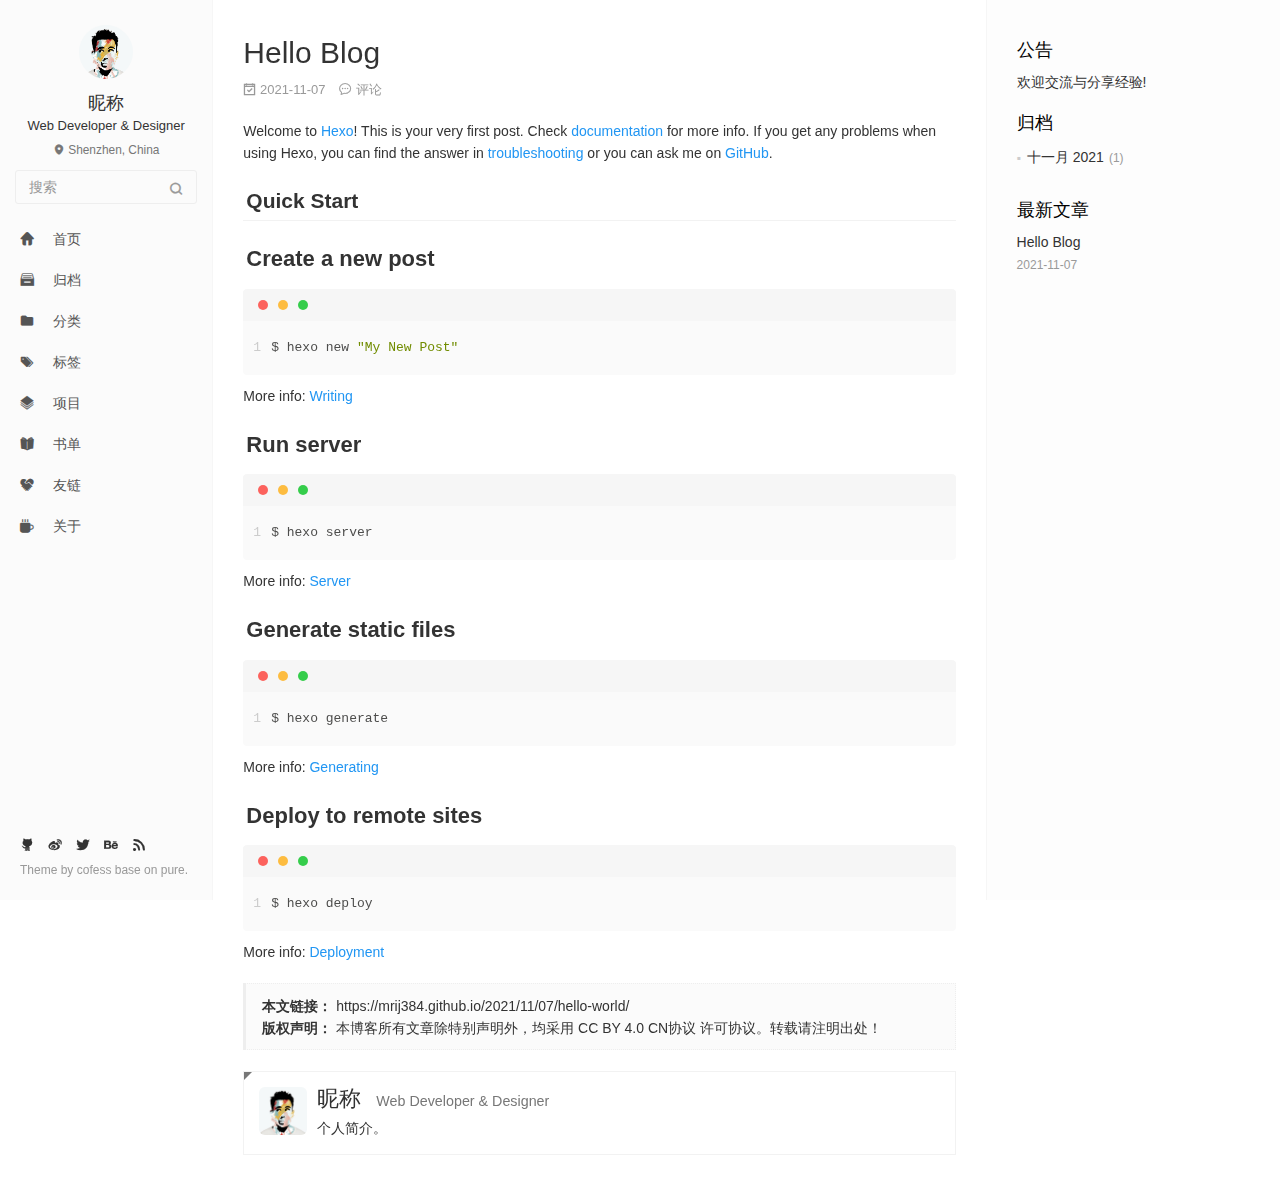
==== commit ddb1488b: "Site updated: 2021-11-07 15:56:25" ====
--- a/index.html
+++ b/index.html
@@ -1,190 +1,299 @@
 <!DOCTYPE html>
-<html lang="en">
+<html lang=zh>
 <head>
-  <meta charset="UTF-8">
-<meta name="viewport" content="width=device-width, initial-scale=1, maximum-scale=2">
-<meta name="theme-color" content="#222">
-<meta name="generator" content="Hexo 5.4.0">
-  <link rel="apple-touch-icon" sizes="180x180" href="/images/apple-touch-icon-next.png">
-  <link rel="icon" type="image/png" sizes="32x32" href="/images/favicon-32x32-next.png">
-  <link rel="icon" type="image/png" sizes="16x16" href="/images/favicon-16x16-next.png">
-  <link rel="mask-icon" href="/images/logo.svg" color="#222">
-
-<link rel="stylesheet" href="/css/main.css">
-
-
-<link rel="stylesheet" href="/lib/font-awesome/css/font-awesome.min.css">
-
-<script id="hexo-configurations">
-    var NexT = window.NexT || {};
-    var CONFIG = {"hostname":"example.com","root":"/","scheme":"Muse","version":"7.8.0","exturl":false,"sidebar":{"position":"left","display":"post","padding":18,"offset":12,"onmobile":false},"copycode":{"enable":false,"show_result":false,"style":null},"back2top":{"enable":true,"sidebar":false,"scrollpercent":false},"bookmark":{"enable":false,"color":"#222","save":"auto"},"fancybox":false,"mediumzoom":false,"lazyload":false,"pangu":false,"comments":{"style":"tabs","active":null,"storage":true,"lazyload":false,"nav":null},"algolia":{"hits":{"per_page":10},"labels":{"input_placeholder":"Search for Posts","hits_empty":"We didn't find any results for the search: ${query}","hits_stats":"${hits} results found in ${time} ms"}},"localsearch":{"enable":false,"trigger":"auto","top_n_per_article":1,"unescape":false,"preload":false},"motion":{"enable":true,"async":false,"transition":{"post_block":"fadeIn","post_header":"slideDownIn","post_body":"slideDownIn","coll_header":"slideLeftIn","sidebar":"slideUpIn"}}};
-  </script>
-
+  <meta charset="utf-8">
+  
+  <meta http-equiv="X-UA-Compatible" content="IE=edge,chrome=1">
+  <meta name="viewport" content="width=device-width, initial-scale=1, maximum-scale=1, minimum-scale=1, user-scalable=no, minimal-ui">
+  <meta name="renderer" content="webkit">
+  <meta http-equiv="Cache-Control" content="no-transform" />
+  <meta http-equiv="Cache-Control" content="no-siteapp" />
+  <meta name="apple-mobile-web-app-capable" content="yes">
+  <meta name="apple-mobile-web-app-status-bar-style" content="black">
+  <meta name="format-detection" content="telephone=no,email=no,adress=no">
+  <!-- Color theme for statusbar -->
+  <meta name="theme-color" content="#000000" />
+  <!-- 强制页面在当前窗口以独立页面显示,防止别人在框架里调用页面 -->
+  <meta http-equiv="window-target" content="_top" />
+  
+  
+  <title>Hexo</title>
   <meta property="og:type" content="website">
 <meta property="og:title" content="Hexo">
-<meta property="og:url" content="http://example.com/index.html">
+<meta property="og:url" content="https://mrij384.github.io/index.html">
 <meta property="og:site_name" content="Hexo">
-<meta property="og:locale" content="en_US">
-<meta property="article:author" content="John Doe">
+<meta property="og:locale" content="zh_CN">
+<meta property="article:author" content="MriJ">
 <meta name="twitter:card" content="summary">
-
-<link rel="canonical" href="http://example.com/">
-
-
-<script id="page-configurations">
-  // https://hexo.io/docs/variables.html
-  CONFIG.page = {
-    sidebar: "",
-    isHome : true,
-    isPost : false,
-    lang   : 'en'
-  };
-</script>
-
-  <title>Hexo</title>
-  
-
-
-
-
-
-
-  <noscript>
-  <style>
-  .use-motion .brand,
-  .use-motion .menu-item,
-  .sidebar-inner,
-  .use-motion .post-block,
-  .use-motion .pagination,
-  .use-motion .comments,
-  .use-motion .post-header,
-  .use-motion .post-body,
-  .use-motion .collection-header { opacity: initial; }
-
-  .use-motion .site-title,
-  .use-motion .site-subtitle {
-    opacity: initial;
-    top: initial;
-  }
-
-  .use-motion .logo-line-before i { left: initial; }
-  .use-motion .logo-line-after i { right: initial; }
-  </style>
-</noscript>
-
-</head>
-
-<body itemscope itemtype="http://schema.org/WebPage">
-  <div class="container use-motion">
-    <div class="headband"></div>
-
-    <header class="header" itemscope itemtype="http://schema.org/WPHeader">
-      <div class="header-inner"><div class="site-brand-container">
-  <div class="site-nav-toggle">
-    <div class="toggle" aria-label="Toggle navigation bar">
-      <span class="toggle-line toggle-line-first"></span>
-      <span class="toggle-line toggle-line-middle"></span>
-      <span class="toggle-line toggle-line-last"></span>
-    </div>
-  </div>
-
-  <div class="site-meta">
-
-    <a href="/" class="brand" rel="start">
-      <span class="logo-line-before"><i></i></span>
-      <h1 class="site-title">Hexo</h1>
-      <span class="logo-line-after"><i></i></span>
-    </a>
-  </div>
-
-  <div class="site-nav-right">
-    <div class="toggle popup-trigger">
+  <!-- Canonical links -->
+  <link rel="canonical" href="https://mrij384.github.io/index.html">
+  
+    <link rel="alternate" href="/atom.xml" title="Hexo" type="application/atom+xml">
+  
+  
+    <link rel="icon" href="/favicon.png" type="image/x-icon">
+  
+  
+<link rel="stylesheet" href="/css/style.css">
+
+  
+  
+  
+  
+<meta name="generator" content="Hexo 5.4.0"></head>
+
+
+<body class="main-center" itemscope itemtype="http://schema.org/WebPage">
+  <header class="header" itemscope itemtype="http://schema.org/WPHeader">
+  <div class="slimContent">
+    <div class="navbar-header">
+      
+      
+      <div class="profile-block text-center">
+        <a id="avatar" href="https://github.com/cofess" target="_blank">
+          <img class="img-circle img-rotate" src="/images/avatar.jpg" width="200" height="200">
+        </a>
+        <h2 id="name" class="hidden-xs hidden-sm">昵称</h2>
+        <h3 id="title" class="hidden-xs hidden-sm hidden-md">Web Developer &amp; Designer</h3>
+        <small id="location" class="text-muted hidden-xs hidden-sm"><i class="icon icon-map-marker"></i> Shenzhen, China</small>
+      </div>
+      
+      <div class="search" id="search-form-wrap">
+
+    <form class="search-form sidebar-form">
+        <div class="input-group">
+            <input type="text" class="search-form-input form-control" placeholder="搜索" />
+            <span class="input-group-btn">
+                <button type="submit" class="search-form-submit btn btn-flat" onclick="return false;"><i class="icon icon-search"></i></button>
+            </span>
+        </div>
+    </form>
+    <div class="ins-search">
+  <div class="ins-search-mask"></div>
+  <div class="ins-search-container">
+    <div class="ins-input-wrapper">
+      <input type="text" class="ins-search-input" placeholder="想要查找什么..." x-webkit-speech />
+      <button type="button" class="close ins-close ins-selectable" data-dismiss="modal" aria-label="Close"><span aria-hidden="true">×</span></button>
+    </div>
+    <div class="ins-section-wrapper">
+      <div class="ins-section-container"></div>
     </div>
   </div>
 </div>
 
 
-
-
-<nav class="site-nav">
-  <ul id="menu" class="menu">
+</div>
+      <button class="navbar-toggle collapsed" type="button" data-toggle="collapse" data-target="#main-navbar" aria-controls="main-navbar" aria-expanded="false">
+        <span class="sr-only">Toggle navigation</span>
+        <span class="icon-bar"></span>
+        <span class="icon-bar"></span>
+        <span class="icon-bar"></span>
+      </button>
+    </div>
+    <nav id="main-navbar" class="collapse navbar-collapse" itemscope itemtype="http://schema.org/SiteNavigationElement" role="navigation">
+      <ul class="nav navbar-nav main-nav ">
+        
+        
         <li class="menu-item menu-item-home">
-
-    <a href="/" rel="section"><i class="fa fa-fw fa-home"></i>Home</a>
-
-  </li>
+          <a href="/.">
+            
+            <i class="icon icon-home-fill"></i>
+            
+            <span class="menu-title">首页</span>
+          </a>
+        </li>
+        
+        
         <li class="menu-item menu-item-archives">
-
-    <a href="/archives/" rel="section"><i class="fa fa-fw fa-archive"></i>Archives</a>
-
-  </li>
-  </ul>
-</nav>
-
-
-
-
+          <a href="/archives">
+            
+            <i class="icon icon-archives-fill"></i>
+            
+            <span class="menu-title">归档</span>
+          </a>
+        </li>
+        
+        
+        <li class="menu-item menu-item-categories">
+          <a href="/categories">
+            
+            <i class="icon icon-folder"></i>
+            
+            <span class="menu-title">分类</span>
+          </a>
+        </li>
+        
+        
+        <li class="menu-item menu-item-tags">
+          <a href="/tags">
+            
+            <i class="icon icon-tags"></i>
+            
+            <span class="menu-title">标签</span>
+          </a>
+        </li>
+        
+        
+        <li class="menu-item menu-item-repository">
+          <a href="/repository">
+            
+            <i class="icon icon-project"></i>
+            
+            <span class="menu-title">项目</span>
+          </a>
+        </li>
+        
+        
+        <li class="menu-item menu-item-books">
+          <a href="/books">
+            
+            <i class="icon icon-book-fill"></i>
+            
+            <span class="menu-title">书单</span>
+          </a>
+        </li>
+        
+        
+        <li class="menu-item menu-item-links">
+          <a href="/links">
+            
+            <i class="icon icon-friendship"></i>
+            
+            <span class="menu-title">友链</span>
+          </a>
+        </li>
+        
+        
+        <li class="menu-item menu-item-about">
+          <a href="/about">
+            
+            <i class="icon icon-cup-fill"></i>
+            
+            <span class="menu-title">关于</span>
+          </a>
+        </li>
+        
+      </ul>
+      
+	
+    <ul class="social-links">
+    	
+        <li><a href="https://github.com/cofess" target="_blank" title="Github" data-toggle=tooltip data-placement=top><i class="icon icon-github"></i></a></li>
+        
+        <li><a href="http://weibo.com/cofess" target="_blank" title="Weibo" data-toggle=tooltip data-placement=top><i class="icon icon-weibo"></i></a></li>
+        
+        <li><a href="https://twitter.com/iwebued" target="_blank" title="Twitter" data-toggle=tooltip data-placement=top><i class="icon icon-twitter"></i></a></li>
+        
+        <li><a href="https://www.behance.net/cofess" target="_blank" title="Behance" data-toggle=tooltip data-placement=top><i class="icon icon-behance"></i></a></li>
+        
+        <li><a href="/atom.xml" target="_blank" title="Rss" data-toggle=tooltip data-placement=top><i class="icon icon-rss"></i></a></li>
+        
+    </ul>
+
+    </nav>
+  </div>
+</header>
+
+  
+    <aside class="sidebar" itemscope itemtype="http://schema.org/WPSideBar">
+  <div class="slimContent">
+    
+      <div class="widget">
+    <h3 class="widget-title">公告</h3>
+    <div class="widget-body">
+        <div id="board">
+            <div class="content">
+                <p>欢迎交流与分享经验!</p>
+            </div>
+        </div>
+    </div>
 </div>
-    </header>
-
-    
-  <div class="back-to-top">
-    <i class="fa fa-arrow-up"></i>
-    <span>0%</span>
-  </div>
-
-
-    <main class="main">
-      <div class="main-inner">
-        <div class="content-wrap">
+
+    
+      
+
+    
+      
+
+    
+      
+    
+      
+  <div class="widget">
+    <h3 class="widget-title">归档</h3>
+    <div class="widget-body">
+      <ul class="archive-list"><li class="archive-list-item"><a class="archive-list-link" href="/archives/2021/11/">十一月 2021</a><span class="archive-list-count">1</span></li></ul>
+    </div>
+  </div>
+
+
+    
+      
+  <div class="widget">
+    <h3 class="widget-title">最新文章</h3>
+    <div class="widget-body">
+      <ul class="recent-post-list list-unstyled no-thumbnail">
+        
+          <li>
+            
+            <div class="item-inner">
+              <p class="item-category">
+                
+              </p>
+              <p class="item-title">
+                <a href="/2021/11/07/hello-world/" class="title">Hello Blog</a>
+              </p>
+              <p class="item-date">
+                <time datetime="2021-11-07T02:19:45.308Z" itemprop="datePublished">2021-11-07</time>
+              </p>
+            </div>
+          </li>
           
-
-          <div class="content index posts-expand">
-            
-      
-  
-  
-  <article itemscope itemtype="http://schema.org/Article" class="post-block" lang="en">
-    <link itemprop="mainEntityOfPage" href="http://example.com/2021/11/07/hello-world/">
-
-    <span hidden itemprop="author" itemscope itemtype="http://schema.org/Person">
-      <meta itemprop="image" content="/images/avatar.gif">
-      <meta itemprop="name" content="John Doe">
-      <meta itemprop="description" content="">
-    </span>
-
-    <span hidden itemprop="publisher" itemscope itemtype="http://schema.org/Organization">
-      <meta itemprop="name" content="Hexo">
-    </span>
-      <header class="post-header">
-        <h2 class="post-title" itemprop="name headline">
-          
-            <a href="/2021/11/07/hello-world/" class="post-title-link" itemprop="url">Hello Blog</a>
-        </h2>
-
-        <div class="post-meta">
-            <span class="post-meta-item">
-              <span class="post-meta-item-icon">
-                <i class="fa fa-calendar-o"></i>
-              </span>
-              <span class="post-meta-item-text">Posted on</span>
-              
-
-              <time title="Created: 2021-11-07 10:19:45 / Modified: 11:06:45" itemprop="dateCreated datePublished" datetime="2021-11-07T10:19:45+08:00">2021-11-07</time>
-            </span>
-
-          
-
-        </div>
-      </header>
-
-    
-    
-    
-    <div class="post-body" itemprop="articleBody">
-
-      
-          <p>Welcome to <a target="_blank" rel="noopener" href="https://hexo.io/">Hexo</a>! This is your very first post. Check <a target="_blank" rel="noopener" href="https://hexo.io/docs/">documentation</a> for more info. If you get any problems when using Hexo, you can find the answer in <a target="_blank" rel="noopener" href="https://hexo.io/docs/troubleshooting.html">troubleshooting</a> or you can ask me on <a target="_blank" rel="noopener" href="https://github.com/hexojs/hexo/issues">GitHub</a>.</p>
+      </ul>
+    </div>
+  </div>
+  
+
+    
+  </div>
+</aside>
+
+  
+  <main class="main" role="main">
+  
+  
+    <div class="content">
+  <article id="post-hello-world" class="article article-type-post" itemscope itemtype="http://schema.org/BlogPosting">
+    
+    <div class="article-header">
+      
+        
+  
+    <h1 itemprop="name">
+      <a class="article-title" href="/2021/11/07/hello-world/">Hello Blog</a>
+    </h1>
+  
+
+      
+      <div class="article-meta">
+        <span class="article-date">
+    <i class="icon icon-calendar-check"></i>
+	<a href="/2021/11/07/hello-world/" class="article-date">
+	  <time datetime="2021-11-07T02:19:45.308Z" itemprop="datePublished">2021-11-07</time>
+	</a>
+</span>
+        
+        
+
+        
+
+        <span class="post-comment"><i class="icon icon-comment"></i> <a href="/2021/11/07/hello-world/#comments" class="article-comment-link">评论</a></span>
+        
+      </div>
+    </div>
+    <div class="article-entry marked-body" itemprop="articleBody">
+      
+        <p>Welcome to <a target="_blank" rel="noopener" href="https://hexo.io/">Hexo</a>! This is your very first post. Check <a target="_blank" rel="noopener" href="https://hexo.io/docs/">documentation</a> for more info. If you get any problems when using Hexo, you can find the answer in <a target="_blank" rel="noopener" href="https://hexo.io/docs/troubleshooting.html">troubleshooting</a> or you can ask me on <a target="_blank" rel="noopener" href="https://github.com/hexojs/hexo/issues">GitHub</a>.</p>
 <h2 id="Quick-Start"><a href="#Quick-Start" class="headerlink" title="Quick Start"></a>Quick Start</h2><h3 id="Create-a-new-post"><a href="#Create-a-new-post" class="headerlink" title="Create a new post"></a>Create a new post</h3><figure class="highlight bash"><table><tr><td class="gutter"><pre><span class="line">1</span><br></pre></td><td class="code"><pre><span class="line">$ hexo new <span class="string">&quot;My New Post&quot;</span></span><br></pre></td></tr></table></figure>
 
 <p>More info: <a target="_blank" rel="noopener" href="https://hexo.io/docs/writing.html">Writing</a></p>
@@ -200,171 +309,117 @@
 
       
     </div>
-
-    
-    
-    
-      <footer class="post-footer">
-        <div class="post-eof"></div>
-      </footer>
-  </article>
-  
-  
-  
-
-
-  
-
-
-
-          </div>
-          
-
-<script>
-  window.addEventListener('tabs:register', () => {
-    let { activeClass } = CONFIG.comments;
-    if (CONFIG.comments.storage) {
-      activeClass = localStorage.getItem('comments_active') || activeClass;
-    }
-    if (activeClass) {
-      let activeTab = document.querySelector(`a[href="#comment-${activeClass}"]`);
-      if (activeTab) {
-        activeTab.click();
-      }
-    }
-  });
-  if (CONFIG.comments.storage) {
-    window.addEventListener('tabs:click', event => {
-      if (!event.target.matches('.tabs-comment .tab-content .tab-pane')) return;
-      let commentClass = event.target.classList[1];
-      localStorage.setItem('comments_active', commentClass);
-    });
-  }
-</script>
-
-        </div>
-          
-  
-  <div class="toggle sidebar-toggle">
-    <span class="toggle-line toggle-line-first"></span>
-    <span class="toggle-line toggle-line-middle"></span>
-    <span class="toggle-line toggle-line-last"></span>
-  </div>
-
-  <aside class="sidebar">
-    <div class="sidebar-inner">
-
-      <ul class="sidebar-nav motion-element">
-        <li class="sidebar-nav-toc">
-          Table of Contents
-        </li>
-        <li class="sidebar-nav-overview">
-          Overview
-        </li>
-      </ul>
-
-      <!--noindex-->
-      <div class="post-toc-wrap sidebar-panel">
-      </div>
-      <!--/noindex-->
-
-      <div class="site-overview-wrap sidebar-panel">
-        <div class="site-author motion-element" itemprop="author" itemscope itemtype="http://schema.org/Person">
-  <p class="site-author-name" itemprop="name">John Doe</p>
-  <div class="site-description" itemprop="description"></div>
-</div>
-<div class="site-state-wrap motion-element">
-  <nav class="site-state">
-      <div class="site-state-item site-state-posts">
-          <a href="/archives/">
-        
-          <span class="site-state-item-count">1</span>
-          <span class="site-state-item-name">posts</span>
+    <div class="article-footer">
+      <blockquote class="mt-2x">
+  <ul class="post-copyright list-unstyled">
+    
+    <li class="post-copyright-link hidden-xs">
+      <strong>本文链接：</strong>
+      <a href="https://mrij384.github.io/2021/11/07/hello-world/" title="Hello Blog" target="_blank" rel="external">https://mrij384.github.io/2021/11/07/hello-world/</a>
+    </li>
+    
+    <li class="post-copyright-license">
+      <strong>版权声明： </strong> 本博客所有文章除特别声明外，均采用 <a href="http://creativecommons.org/licenses/by/4.0/deed.zh" target="_blank" rel="external">CC BY 4.0 CN协议</a> 许可协议。转载请注明出处！
+    </li>
+  </ul>
+</blockquote>
+
+
+<div class="panel panel-default panel-badger">
+  <div class="panel-body">
+    <figure class="media">
+      <div class="media-left">
+        <a href="https://github.com/cofess" target="_blank" class="img-burn thumb-sm visible-lg">
+          <img src="/images/avatar.jpg" class="img-rounded w-full" alt="">
         </a>
       </div>
-  </nav>
+      <div class="media-body">
+        <h3 class="media-heading"><a href="https://github.com/cofess" target="_blank"><span class="text-dark">昵称</span><small class="ml-1x">Web Developer &amp; Designer</small></a></h3>
+        <div>个人简介。</div>
+      </div>
+    </figure>
+  </div>
 </div>
 
 
-
-      </div>
-
-    </div>
-  </aside>
-  <div id="sidebar-dimmer"></div>
-
-
-      </div>
-    </main>
-
-    <footer class="footer">
-      <div class="footer-inner">
-        
-
-        
-
-<div class="copyright">
-  
-  &copy; 
-  <span itemprop="copyrightYear">2021</span>
-  <span class="with-love">
-    <i class="fa fa-user"></i>
-  </span>
-  <span class="author" itemprop="copyrightHolder">John Doe</span>
+    </div>
+  </article>
+  
 </div>
-  <div class="powered-by">Powered by <a href="https://hexo.io/" class="theme-link" rel="noopener" target="_blank">Hexo</a> & <a href="https://muse.theme-next.org/" class="theme-link" rel="noopener" target="_blank">NexT.Muse</a>
-  </div>
-
-        
-
-
-
-
-
-
-
-
-      </div>
-    </footer>
-  </div>
-
-  
-  <script src="/lib/anime.min.js"></script>
-  <script src="/lib/velocity/velocity.min.js"></script>
-  <script src="/lib/velocity/velocity.ui.min.js"></script>
-
-<script src="/js/utils.js"></script>
-
-<script src="/js/motion.js"></script>
-
-
-<script src="/js/schemes/muse.js"></script>
-
-
-<script src="/js/next-boot.js"></script>
-
-
-
-
-  
-
-
-
-
-
-
-
-
-
-
-
-
-
-
-
-  
-
-  
+
+  
+
+   
+</main>
+
+  <footer class="footer" itemscope itemtype="http://schema.org/WPFooter">
+	
+	
+    <ul class="social-links">
+    	
+        <li><a href="https://github.com/cofess" target="_blank" title="Github" data-toggle=tooltip data-placement=top><i class="icon icon-github"></i></a></li>
+        
+        <li><a href="http://weibo.com/cofess" target="_blank" title="Weibo" data-toggle=tooltip data-placement=top><i class="icon icon-weibo"></i></a></li>
+        
+        <li><a href="https://twitter.com/iwebued" target="_blank" title="Twitter" data-toggle=tooltip data-placement=top><i class="icon icon-twitter"></i></a></li>
+        
+        <li><a href="https://www.behance.net/cofess" target="_blank" title="Behance" data-toggle=tooltip data-placement=top><i class="icon icon-behance"></i></a></li>
+        
+        <li><a href="/atom.xml" target="_blank" title="Rss" data-toggle=tooltip data-placement=top><i class="icon icon-rss"></i></a></li>
+        
+    </ul>
+
+    <div class="copyright">
+    	
+        <div class="publishby">
+        	Theme by <a href="https://github.com/cofess" target="_blank"> cofess </a>base on <a href="https://github.com/cofess/hexo-theme-pure" target="_blank">pure</a>.
+        </div>
+    </div>
+</footer>
+  <script src="//cdn.jsdelivr.net/npm/jquery@1.12.4/dist/jquery.min.js"></script>
+<script>
+window.jQuery || document.write('<script src="js/jquery.min.js"><\/script>')
+</script>
+
+<script src="/js/plugin.min.js"></script>
+
+
+<script src="/js/application.js"></script>
+
+
+    <script>
+(function (window) {
+    var INSIGHT_CONFIG = {
+        TRANSLATION: {
+            POSTS: '文章',
+            PAGES: '页面',
+            CATEGORIES: '分类',
+            TAGS: '标签',
+            UNTITLED: '(未命名)',
+        },
+        ROOT_URL: '/',
+        CONTENT_URL: '/content.json',
+    };
+    window.INSIGHT_CONFIG = INSIGHT_CONFIG;
+})(window);
+</script>
+
+<script src="/js/insight.js"></script>
+
+
+
+
+
+
+   
+
+
+
+
+
+
+
+
 
 </body>
-</html>
+</html>--- a/css/style.css
+++ b/css/style.css
@@ -0,0 +1,9210 @@
+@charset "UTF-8";
+
+/**
+ * global variables and mixins
+ */
+
+/**
+ * font family
+ */
+
+/**
+ * 
+ */
+
+/* Mixins */
+
+/**
+ * bootstrap
+ */
+
+/*!
+ * Bootstrap v3.3.7 (http://getbootstrap.com)
+ * Copyright 2011-2016 Twitter, Inc.
+ * Licensed under MIT (https://github.com/twbs/bootstrap/blob/master/LICENSE)
+ */
+
+/*! normalize.css v3.0.3 | MIT License | github.com/necolas/normalize.css */
+
+html {
+  font-family: sans-serif;
+  -ms-text-size-adjust: 100%;
+  -webkit-text-size-adjust: 100%;
+}
+
+body {
+  margin: 0;
+}
+
+article,
+aside,
+details,
+figcaption,
+figure,
+footer,
+header,
+hgroup,
+main,
+menu,
+nav,
+section,
+summary {
+  display: block;
+}
+
+audio,
+canvas,
+progress,
+video {
+  display: inline-block;
+  vertical-align: baseline;
+}
+
+audio:not([controls]) {
+  display: none;
+  height: 0;
+}
+
+[hidden],
+template {
+  display: none;
+}
+
+a {
+  background-color: transparent;
+}
+
+a:active,
+a:hover {
+  outline: 0;
+}
+
+abbr[title] {
+  border-bottom: 1px dotted;
+}
+
+b,
+strong {
+  font-weight: bold;
+}
+
+dfn {
+  font-style: italic;
+}
+
+h1 {
+  font-size: 2em;
+  margin: 0.67em 0;
+}
+
+mark {
+  background: #ff0;
+  color: #000;
+}
+
+small {
+  font-size: 80%;
+}
+
+sub,
+sup {
+  font-size: 75%;
+  line-height: 0;
+  position: relative;
+  vertical-align: baseline;
+}
+
+sup {
+  top: -0.5em;
+}
+
+sub {
+  bottom: -0.25em;
+}
+
+img {
+  border: 0;
+}
+
+svg:not(:root) {
+  overflow: hidden;
+}
+
+figure {
+  margin: 1em 40px;
+}
+
+hr {
+  -webkit-box-sizing: content-box;
+  box-sizing: content-box;
+  height: 0;
+}
+
+pre {
+  overflow: auto;
+}
+
+code,
+kbd,
+pre,
+samp {
+  font-family: monospace,monospace;
+  font-size: 1em;
+}
+
+button,
+input,
+optgroup,
+select,
+textarea {
+  color: inherit;
+  font: inherit;
+  margin: 0;
+}
+
+button {
+  overflow: visible;
+}
+
+button,
+select {
+  text-transform: none;
+}
+
+button,
+html input[type="button"],
+input[type="reset"],
+input[type="submit"] {
+  -webkit-appearance: button;
+  cursor: pointer;
+}
+
+button[disabled],
+html input[disabled] {
+  cursor: default;
+}
+
+button::-moz-focus-inner,
+input::-moz-focus-inner {
+  border: 0;
+  padding: 0;
+}
+
+input {
+  line-height: normal;
+}
+
+input[type="checkbox"],
+input[type="radio"] {
+  -webkit-box-sizing: border-box;
+  box-sizing: border-box;
+  padding: 0;
+}
+
+input[type="number"]::-webkit-inner-spin-button,
+input[type="number"]::-webkit-outer-spin-button {
+  height: auto;
+}
+
+input[type="search"] {
+  -webkit-appearance: textfield;
+  -webkit-box-sizing: content-box;
+  box-sizing: content-box;
+}
+
+input[type="search"]::-webkit-search-cancel-button,
+input[type="search"]::-webkit-search-decoration {
+  -webkit-appearance: none;
+}
+
+fieldset {
+  border: 1px solid #c0c0c0;
+  margin: 0 2px;
+  padding: 0.35em 0.625em 0.75em;
+}
+
+legend {
+  border: 0;
+  padding: 0;
+}
+
+textarea {
+  overflow: auto;
+}
+
+optgroup {
+  font-weight: bold;
+}
+
+table {
+  border-collapse: collapse;
+  border-spacing: 0;
+}
+
+td,
+th {
+  padding: 0;
+}
+
+/*! Source: https://github.com/h5bp/html5-boilerplate/blob/master/src/css/main.css */
+
+* {
+  -webkit-box-sizing: border-box;
+  box-sizing: border-box;
+}
+
+*:before,
+*:after {
+  -webkit-box-sizing: border-box;
+  box-sizing: border-box;
+}
+
+html {
+  font-size: 10px;
+  -webkit-tap-highlight-color: transparent;
+}
+
+input,
+button,
+select,
+textarea {
+  font-family: inherit;
+  font-size: inherit;
+  line-height: inherit;
+}
+
+a {
+  color: #2196f3;
+  text-decoration: none;
+}
+
+a:hover,
+a:focus {
+  color: #0a6ebd;
+  text-decoration: underline;
+}
+
+a:focus {
+  outline: 5px auto -webkit-focus-ring-color;
+  outline-offset: -2px;
+}
+
+figure {
+  margin: 0;
+}
+
+img {
+  vertical-align: middle;
+}
+
+.img-responsive {
+  display: block;
+  max-width: 100%;
+  height: auto;
+}
+
+.img-rounded {
+  border-radius: 6px;
+}
+
+.img-thumbnail {
+  padding: 4px;
+  line-height: 1.57143;
+  background-color: #fff;
+  border: 1px solid #ddd;
+  border-radius: 4px;
+  -webkit-transition: all 0.2s ease-in-out;
+  transition: all 0.2s ease-in-out;
+  display: inline-block;
+  max-width: 100%;
+  height: auto;
+}
+
+.img-circle {
+  border-radius: 50%;
+}
+
+hr {
+  margin-top: 21px;
+  margin-bottom: 21px;
+  border: 0;
+  border-top: 1px solid #eeeeee;
+}
+
+.sr-only {
+  position: absolute;
+  width: 1px;
+  height: 1px;
+  margin: -1px;
+  padding: 0;
+  overflow: hidden;
+  clip: rect(0, 0, 0, 0);
+  border: 0;
+}
+
+.sr-only-focusable:active,
+.sr-only-focusable:focus {
+  position: static;
+  width: auto;
+  height: auto;
+  margin: 0;
+  overflow: visible;
+  clip: auto;
+}
+
+[role="button"] {
+  cursor: pointer;
+}
+
+h1,
+h2,
+h3,
+h4,
+h5,
+h6,
+.h1,
+.h2,
+.h3,
+.h4,
+.h5,
+.h6 {
+  font-family: inherit;
+  font-weight: 500;
+  line-height: 1.1;
+  color: inherit;
+}
+
+h1 small,
+h1 .small,
+h2 small,
+h2 .small,
+h3 small,
+h3 .small,
+h4 small,
+h4 .small,
+h5 small,
+h5 .small,
+h6 small,
+h6 .small,
+.h1 small,
+.h1 .small,
+.h2 small,
+.h2 .small,
+.h3 small,
+.h3 .small,
+.h4 small,
+.h4 .small,
+.h5 small,
+.h5 .small,
+.h6 small,
+.h6 .small {
+  font-weight: normal;
+  line-height: 1;
+  color: #777777;
+}
+
+h1,
+.h1,
+h2,
+.h2,
+h3,
+.h3 {
+  margin-top: 21px;
+  margin-bottom: 10.5px;
+}
+
+h1 small,
+h1 .small,
+.h1 small,
+.h1 .small,
+h2 small,
+h2 .small,
+.h2 small,
+.h2 .small,
+h3 small,
+h3 .small,
+.h3 small,
+.h3 .small {
+  font-size: 65%;
+}
+
+h4,
+.h4,
+h5,
+.h5,
+h6,
+.h6 {
+  margin-top: 10.5px;
+  margin-bottom: 10.5px;
+}
+
+h4 small,
+h4 .small,
+.h4 small,
+.h4 .small,
+h5 small,
+h5 .small,
+.h5 small,
+.h5 .small,
+h6 small,
+h6 .small,
+.h6 small,
+.h6 .small {
+  font-size: 75%;
+}
+
+h1,
+.h1 {
+  font-size: 30px;
+}
+
+h2,
+.h2 {
+  font-size: 26px;
+}
+
+h3,
+.h3 {
+  font-size: 22px;
+}
+
+h4,
+.h4 {
+  font-size: 18px;
+}
+
+h5,
+.h5 {
+  font-size: 14px;
+}
+
+h6,
+.h6 {
+  font-size: 12px;
+}
+
+p {
+  margin: 0 0 10.5px;
+}
+
+.lead {
+  margin-bottom: 21px;
+  font-size: 16px;
+  font-weight: 300;
+  line-height: 1.4;
+}
+
+small,
+.small {
+  font-size: 85%;
+}
+
+mark,
+.mark {
+  background-color: #fcf8e3;
+  padding: .2em;
+}
+
+.text-left {
+  text-align: left;
+}
+
+.text-right {
+  text-align: right;
+}
+
+.text-center {
+  text-align: center;
+}
+
+.text-justify {
+  text-align: justify;
+}
+
+.text-nowrap {
+  white-space: nowrap;
+}
+
+.text-lowercase {
+  text-transform: lowercase;
+}
+
+.text-uppercase,
+.initialism {
+  text-transform: uppercase;
+}
+
+.text-capitalize {
+  text-transform: capitalize;
+}
+
+.text-muted {
+  color: #777777 !important;
+}
+
+.text-primary {
+  color: #2196f3;
+}
+
+a.text-primary:hover,
+a.text-primary:focus {
+  color: #0c7cd5;
+}
+
+.text-success {
+  color: #3c763d;
+}
+
+a.text-success:hover,
+a.text-success:focus {
+  color: #2b542c;
+}
+
+.text-info {
+  color: #31708f;
+}
+
+a.text-info:hover,
+a.text-info:focus {
+  color: #245269;
+}
+
+.text-warning {
+  color: #8a6d3b;
+}
+
+a.text-warning:hover,
+a.text-warning:focus {
+  color: #66512c;
+}
+
+.text-danger {
+  color: #a94442;
+}
+
+a.text-danger:hover,
+a.text-danger:focus {
+  color: #843534;
+}
+
+.bg-primary {
+  color: #fff;
+}
+
+.bg-primary {
+  background-color: #2196f3;
+}
+
+a.bg-primary:hover,
+a.bg-primary:focus {
+  background-color: #0c7cd5;
+}
+
+.bg-success {
+  background-color: #dff0d8;
+}
+
+a.bg-success:hover,
+a.bg-success:focus {
+  background-color: #c1e2b3;
+}
+
+.bg-info {
+  background-color: #d9edf7;
+}
+
+a.bg-info:hover,
+a.bg-info:focus {
+  background-color: #afd9ee;
+}
+
+.bg-warning {
+  background-color: #fcf8e3;
+}
+
+a.bg-warning:hover,
+a.bg-warning:focus {
+  background-color: #f7ecb5;
+}
+
+.bg-danger {
+  background-color: #f2dede;
+}
+
+a.bg-danger:hover,
+a.bg-danger:focus {
+  background-color: #e4b9b9;
+}
+
+.page-header {
+  padding-bottom: 9.5px;
+  margin: 42px 0 21px;
+  border-bottom: 1px solid #eeeeee;
+}
+
+ul,
+ol {
+  margin-top: 0;
+  margin-bottom: 10.5px;
+}
+
+ul ul,
+ul ol,
+ol ul,
+ol ol {
+  margin-bottom: 0;
+}
+
+.list-unstyled {
+  padding-left: 0;
+  list-style: none;
+}
+
+.list-inline {
+  padding-left: 0;
+  list-style: none;
+  margin-left: -5px;
+}
+
+.list-inline > li {
+  display: inline-block;
+  padding-left: 5px;
+  padding-right: 5px;
+}
+
+dl {
+  margin-top: 0;
+  margin-bottom: 21px;
+}
+
+dt,
+dd {
+  line-height: 1.57143;
+}
+
+dt {
+  font-weight: bold;
+}
+
+dd {
+  margin-left: 0;
+}
+
+.dl-horizontal dd:before,
+.dl-horizontal dd:after {
+  content: " ";
+  display: table;
+}
+
+.dl-horizontal dd:after {
+  clear: both;
+}
+
+abbr[title],
+abbr[data-original-title] {
+  cursor: help;
+  border-bottom: 1px dotted #777777;
+}
+
+.initialism {
+  font-size: 90%;
+}
+
+blockquote {
+  padding: 10.5px 16px;
+  margin: 0 0 21px;
+  border: 1px dotted #eeeeee;
+  border-left: 3px solid #eeeeee;
+  background-color: #fbfbfb;
+}
+
+blockquote p:last-child,
+blockquote ul:last-child,
+blockquote ol:last-child {
+  margin-bottom: 0;
+}
+
+blockquote footer,
+blockquote small,
+blockquote .small {
+  display: block;
+  font-size: 80%;
+  line-height: 1.57143;
+  color: #777777;
+}
+
+blockquote footer:before,
+blockquote small:before,
+blockquote .small:before {
+  content: '\2014 \00A0';
+}
+
+.blockquote-reverse,
+blockquote.pull-right {
+  padding-right: 15px;
+  padding-left: 0;
+  border-right: 5px solid #eeeeee;
+  border-left: 0;
+  text-align: right;
+}
+
+.blockquote-reverse footer:before,
+.blockquote-reverse small:before,
+.blockquote-reverse .small:before,
+blockquote.pull-right footer:before,
+blockquote.pull-right small:before,
+blockquote.pull-right .small:before {
+  content: '';
+}
+
+.blockquote-reverse footer:after,
+.blockquote-reverse small:after,
+.blockquote-reverse .small:after,
+blockquote.pull-right footer:after,
+blockquote.pull-right small:after,
+blockquote.pull-right .small:after {
+  content: '\00A0 \2014';
+}
+
+address {
+  margin-bottom: 21px;
+  font-style: normal;
+  line-height: 1.57143;
+}
+
+.container {
+  margin-right: auto;
+  margin-left: auto;
+  padding-left: 15px;
+  padding-right: 15px;
+}
+
+.container:before,
+.container:after {
+  content: " ";
+  display: table;
+}
+
+.container:after {
+  clear: both;
+}
+
+.container-fluid {
+  margin-right: auto;
+  margin-left: auto;
+  padding-left: 15px;
+  padding-right: 15px;
+}
+
+.container-fluid:before,
+.container-fluid:after {
+  content: " ";
+  display: table;
+}
+
+.container-fluid:after {
+  clear: both;
+}
+
+.row {
+  margin-left: -15px;
+  margin-right: -15px;
+}
+
+.row:before,
+.row:after {
+  content: " ";
+  display: table;
+}
+
+.row:after {
+  clear: both;
+}
+
+.col-xs-1,
+.col-sm-1,
+.col-md-1,
+.col-lg-1,
+.col-xs-2,
+.col-sm-2,
+.col-md-2,
+.col-lg-2,
+.col-xs-3,
+.col-sm-3,
+.col-md-3,
+.col-lg-3,
+.col-xs-4,
+.col-sm-4,
+.col-md-4,
+.col-lg-4,
+.col-xs-5,
+.col-sm-5,
+.col-md-5,
+.col-lg-5,
+.col-xs-6,
+.col-sm-6,
+.col-md-6,
+.col-lg-6,
+.col-xs-7,
+.col-sm-7,
+.col-md-7,
+.col-lg-7,
+.col-xs-8,
+.col-sm-8,
+.col-md-8,
+.col-lg-8,
+.col-xs-9,
+.col-sm-9,
+.col-md-9,
+.col-lg-9,
+.col-xs-10,
+.col-sm-10,
+.col-md-10,
+.col-lg-10,
+.col-xs-11,
+.col-sm-11,
+.col-md-11,
+.col-lg-11,
+.col-xs-12,
+.col-sm-12,
+.col-md-12,
+.col-lg-12 {
+  position: relative;
+  min-height: 1px;
+  padding-left: 15px;
+  padding-right: 15px;
+}
+
+.col-xs-1,
+.col-xs-2,
+.col-xs-3,
+.col-xs-4,
+.col-xs-5,
+.col-xs-6,
+.col-xs-7,
+.col-xs-8,
+.col-xs-9,
+.col-xs-10,
+.col-xs-11,
+.col-xs-12 {
+  float: left;
+}
+
+.col-xs-1 {
+  width: 8.33333%;
+}
+
+.col-xs-2 {
+  width: 16.66667%;
+}
+
+.col-xs-3 {
+  width: 25%;
+}
+
+.col-xs-4 {
+  width: 33.33333%;
+}
+
+.col-xs-5 {
+  width: 41.66667%;
+}
+
+.col-xs-6 {
+  width: 50%;
+}
+
+.col-xs-7 {
+  width: 58.33333%;
+}
+
+.col-xs-8 {
+  width: 66.66667%;
+}
+
+.col-xs-9 {
+  width: 75%;
+}
+
+.col-xs-10 {
+  width: 83.33333%;
+}
+
+.col-xs-11 {
+  width: 91.66667%;
+}
+
+.col-xs-12 {
+  width: 100%;
+}
+
+.col-xs-pull-0 {
+  right: auto;
+}
+
+.col-xs-pull-1 {
+  right: 8.33333%;
+}
+
+.col-xs-pull-2 {
+  right: 16.66667%;
+}
+
+.col-xs-pull-3 {
+  right: 25%;
+}
+
+.col-xs-pull-4 {
+  right: 33.33333%;
+}
+
+.col-xs-pull-5 {
+  right: 41.66667%;
+}
+
+.col-xs-pull-6 {
+  right: 50%;
+}
+
+.col-xs-pull-7 {
+  right: 58.33333%;
+}
+
+.col-xs-pull-8 {
+  right: 66.66667%;
+}
+
+.col-xs-pull-9 {
+  right: 75%;
+}
+
+.col-xs-pull-10 {
+  right: 83.33333%;
+}
+
+.col-xs-pull-11 {
+  right: 91.66667%;
+}
+
+.col-xs-pull-12 {
+  right: 100%;
+}
+
+.col-xs-push-0 {
+  left: auto;
+}
+
+.col-xs-push-1 {
+  left: 8.33333%;
+}
+
+.col-xs-push-2 {
+  left: 16.66667%;
+}
+
+.col-xs-push-3 {
+  left: 25%;
+}
+
+.col-xs-push-4 {
+  left: 33.33333%;
+}
+
+.col-xs-push-5 {
+  left: 41.66667%;
+}
+
+.col-xs-push-6 {
+  left: 50%;
+}
+
+.col-xs-push-7 {
+  left: 58.33333%;
+}
+
+.col-xs-push-8 {
+  left: 66.66667%;
+}
+
+.col-xs-push-9 {
+  left: 75%;
+}
+
+.col-xs-push-10 {
+  left: 83.33333%;
+}
+
+.col-xs-push-11 {
+  left: 91.66667%;
+}
+
+.col-xs-push-12 {
+  left: 100%;
+}
+
+.col-xs-offset-0 {
+  margin-left: 0%;
+}
+
+.col-xs-offset-1 {
+  margin-left: 8.33333%;
+}
+
+.col-xs-offset-2 {
+  margin-left: 16.66667%;
+}
+
+.col-xs-offset-3 {
+  margin-left: 25%;
+}
+
+.col-xs-offset-4 {
+  margin-left: 33.33333%;
+}
+
+.col-xs-offset-5 {
+  margin-left: 41.66667%;
+}
+
+.col-xs-offset-6 {
+  margin-left: 50%;
+}
+
+.col-xs-offset-7 {
+  margin-left: 58.33333%;
+}
+
+.col-xs-offset-8 {
+  margin-left: 66.66667%;
+}
+
+.col-xs-offset-9 {
+  margin-left: 75%;
+}
+
+.col-xs-offset-10 {
+  margin-left: 83.33333%;
+}
+
+.col-xs-offset-11 {
+  margin-left: 91.66667%;
+}
+
+.col-xs-offset-12 {
+  margin-left: 100%;
+}
+
+.btn {
+  display: inline-block;
+  margin-bottom: 0;
+  font-weight: normal;
+  text-align: center;
+  vertical-align: middle;
+  -ms-touch-action: manipulation;
+  touch-action: manipulation;
+  cursor: pointer;
+  background-image: none;
+  border: 1px solid transparent;
+  white-space: nowrap;
+  padding: 6px 12px;
+  font-size: 14px;
+  line-height: 1.57143;
+  border-radius: 4px;
+  -webkit-user-select: none;
+  -moz-user-select: none;
+  -ms-user-select: none;
+  user-select: none;
+}
+
+.btn:focus,
+.btn.focus,
+.btn:active:focus,
+.btn:active.focus,
+.btn.active:focus,
+.btn.active.focus {
+  outline: 5px auto -webkit-focus-ring-color;
+  outline-offset: -2px;
+}
+
+.btn:hover,
+.btn:focus,
+.btn.focus {
+  color: #333;
+  text-decoration: none;
+}
+
+.btn:active,
+.btn.active {
+  outline: 0;
+  background-image: none;
+  -webkit-box-shadow: inset 0 3px 5px rgba(0, 0, 0, 0.125);
+  box-shadow: inset 0 3px 5px rgba(0, 0, 0, 0.125);
+}
+
+.btn.disabled,
+.btn[disabled],
+fieldset[disabled] .btn {
+  cursor: not-allowed;
+  opacity: 0.65;
+  filter: alpha(opacity=65);
+  -webkit-box-shadow: none;
+  box-shadow: none;
+}
+
+a.btn.disabled,
+fieldset[disabled] a.btn {
+  pointer-events: none;
+}
+
+.btn-default {
+  color: #333;
+  background-color: #fff;
+  border-color: #ccc;
+}
+
+.btn-default:focus,
+.btn-default.focus {
+  color: #333;
+  background-color: #e6e6e6;
+  border-color: #8c8c8c;
+}
+
+.btn-default:hover {
+  color: #333;
+  background-color: #e6e6e6;
+  border-color: #adadad;
+}
+
+.btn-default:active,
+.btn-default.active,
+.open > .btn-default.dropdown-toggle {
+  color: #333;
+  background-color: #e6e6e6;
+  border-color: #adadad;
+}
+
+.btn-default:active:hover,
+.btn-default:active:focus,
+.btn-default:active.focus,
+.btn-default.active:hover,
+.btn-default.active:focus,
+.btn-default.active.focus,
+.open > .btn-default.dropdown-toggle:hover,
+.open > .btn-default.dropdown-toggle:focus,
+.open > .btn-default.dropdown-toggle.focus {
+  color: #333;
+  background-color: #d4d4d4;
+  border-color: #8c8c8c;
+}
+
+.btn-default:active,
+.btn-default.active,
+.open > .btn-default.dropdown-toggle {
+  background-image: none;
+}
+
+.btn-default.disabled:hover,
+.btn-default.disabled:focus,
+.btn-default.disabled.focus,
+.btn-default[disabled]:hover,
+.btn-default[disabled]:focus,
+.btn-default[disabled].focus,
+fieldset[disabled] .btn-default:hover,
+fieldset[disabled] .btn-default:focus,
+fieldset[disabled] .btn-default.focus {
+  background-color: #fff;
+  border-color: #ccc;
+}
+
+.btn-default .badge {
+  color: #fff;
+  background-color: #333;
+}
+
+.btn-primary {
+  color: #fff;
+  background-color: #2196f3;
+  border-color: #0d8aee;
+}
+
+.btn-primary:focus,
+.btn-primary.focus {
+  color: #fff;
+  background-color: #0c7cd5;
+  border-color: #064475;
+}
+
+.btn-primary:hover {
+  color: #fff;
+  background-color: #0c7cd5;
+  border-color: #0a68b4;
+}
+
+.btn-primary:active,
+.btn-primary.active,
+.open > .btn-primary.dropdown-toggle {
+  color: #fff;
+  background-color: #0c7cd5;
+  border-color: #0a68b4;
+}
+
+.btn-primary:active:hover,
+.btn-primary:active:focus,
+.btn-primary:active.focus,
+.btn-primary.active:hover,
+.btn-primary.active:focus,
+.btn-primary.active.focus,
+.open > .btn-primary.dropdown-toggle:hover,
+.open > .btn-primary.dropdown-toggle:focus,
+.open > .btn-primary.dropdown-toggle.focus {
+  color: #fff;
+  background-color: #0a68b4;
+  border-color: #064475;
+}
+
+.btn-primary:active,
+.btn-primary.active,
+.open > .btn-primary.dropdown-toggle {
+  background-image: none;
+}
+
+.btn-primary.disabled:hover,
+.btn-primary.disabled:focus,
+.btn-primary.disabled.focus,
+.btn-primary[disabled]:hover,
+.btn-primary[disabled]:focus,
+.btn-primary[disabled].focus,
+fieldset[disabled] .btn-primary:hover,
+fieldset[disabled] .btn-primary:focus,
+fieldset[disabled] .btn-primary.focus {
+  background-color: #2196f3;
+  border-color: #0d8aee;
+}
+
+.btn-primary .badge {
+  color: #2196f3;
+  background-color: #fff;
+}
+
+.btn-success {
+  color: #fff;
+  background-color: #5cb85c;
+  border-color: #4cae4c;
+}
+
+.btn-success:focus,
+.btn-success.focus {
+  color: #fff;
+  background-color: #449d44;
+  border-color: #255625;
+}
+
+.btn-success:hover {
+  color: #fff;
+  background-color: #449d44;
+  border-color: #398439;
+}
+
+.btn-success:active,
+.btn-success.active,
+.open > .btn-success.dropdown-toggle {
+  color: #fff;
+  background-color: #449d44;
+  border-color: #398439;
+}
+
+.btn-success:active:hover,
+.btn-success:active:focus,
+.btn-success:active.focus,
+.btn-success.active:hover,
+.btn-success.active:focus,
+.btn-success.active.focus,
+.open > .btn-success.dropdown-toggle:hover,
+.open > .btn-success.dropdown-toggle:focus,
+.open > .btn-success.dropdown-toggle.focus {
+  color: #fff;
+  background-color: #398439;
+  border-color: #255625;
+}
+
+.btn-success:active,
+.btn-success.active,
+.open > .btn-success.dropdown-toggle {
+  background-image: none;
+}
+
+.btn-success.disabled:hover,
+.btn-success.disabled:focus,
+.btn-success.disabled.focus,
+.btn-success[disabled]:hover,
+.btn-success[disabled]:focus,
+.btn-success[disabled].focus,
+fieldset[disabled] .btn-success:hover,
+fieldset[disabled] .btn-success:focus,
+fieldset[disabled] .btn-success.focus {
+  background-color: #5cb85c;
+  border-color: #4cae4c;
+}
+
+.btn-success .badge {
+  color: #5cb85c;
+  background-color: #fff;
+}
+
+.btn-info {
+  color: #fff;
+  background-color: #56CCF2;
+  border-color: #3ec5f0;
+}
+
+.btn-info:focus,
+.btn-info.focus {
+  color: #fff;
+  background-color: #27beee;
+  border-color: #0d7ea3;
+}
+
+.btn-info:hover {
+  color: #fff;
+  background-color: #27beee;
+  border-color: #11aee0;
+}
+
+.btn-info:active,
+.btn-info.active,
+.open > .btn-info.dropdown-toggle {
+  color: #fff;
+  background-color: #27beee;
+  border-color: #11aee0;
+}
+
+.btn-info:active:hover,
+.btn-info:active:focus,
+.btn-info:active.focus,
+.btn-info.active:hover,
+.btn-info.active:focus,
+.btn-info.active.focus,
+.open > .btn-info.dropdown-toggle:hover,
+.open > .btn-info.dropdown-toggle:focus,
+.open > .btn-info.dropdown-toggle.focus {
+  color: #fff;
+  background-color: #11aee0;
+  border-color: #0d7ea3;
+}
+
+.btn-info:active,
+.btn-info.active,
+.open > .btn-info.dropdown-toggle {
+  background-image: none;
+}
+
+.btn-info.disabled:hover,
+.btn-info.disabled:focus,
+.btn-info.disabled.focus,
+.btn-info[disabled]:hover,
+.btn-info[disabled]:focus,
+.btn-info[disabled].focus,
+fieldset[disabled] .btn-info:hover,
+fieldset[disabled] .btn-info:focus,
+fieldset[disabled] .btn-info.focus {
+  background-color: #56CCF2;
+  border-color: #3ec5f0;
+}
+
+.btn-info .badge {
+  color: #56CCF2;
+  background-color: #fff;
+}
+
+.btn-warning {
+  color: #fff;
+  background-color: #F09819;
+  border-color: #e18b0f;
+}
+
+.btn-warning:focus,
+.btn-warning.focus {
+  color: #fff;
+  background-color: #c97c0d;
+  border-color: #694107;
+}
+
+.btn-warning:hover {
+  color: #fff;
+  background-color: #c97c0d;
+  border-color: #a7670b;
+}
+
+.btn-warning:active,
+.btn-warning.active,
+.open > .btn-warning.dropdown-toggle {
+  color: #fff;
+  background-color: #c97c0d;
+  border-color: #a7670b;
+}
+
+.btn-warning:active:hover,
+.btn-warning:active:focus,
+.btn-warning:active.focus,
+.btn-warning.active:hover,
+.btn-warning.active:focus,
+.btn-warning.active.focus,
+.open > .btn-warning.dropdown-toggle:hover,
+.open > .btn-warning.dropdown-toggle:focus,
+.open > .btn-warning.dropdown-toggle.focus {
+  color: #fff;
+  background-color: #a7670b;
+  border-color: #694107;
+}
+
+.btn-warning:active,
+.btn-warning.active,
+.open > .btn-warning.dropdown-toggle {
+  background-image: none;
+}
+
+.btn-warning.disabled:hover,
+.btn-warning.disabled:focus,
+.btn-warning.disabled.focus,
+.btn-warning[disabled]:hover,
+.btn-warning[disabled]:focus,
+.btn-warning[disabled].focus,
+fieldset[disabled] .btn-warning:hover,
+fieldset[disabled] .btn-warning:focus,
+fieldset[disabled] .btn-warning.focus {
+  background-color: #F09819;
+  border-color: #e18b0f;
+}
+
+.btn-warning .badge {
+  color: #F09819;
+  background-color: #fff;
+}
+
+.btn-danger {
+  color: #fff;
+  background-color: #FF512F;
+  border-color: #ff3c16;
+}
+
+.btn-danger:focus,
+.btn-danger.focus {
+  color: #fff;
+  background-color: #fb2900;
+  border-color: #951800;
+}
+
+.btn-danger:hover {
+  color: #fff;
+  background-color: #fb2900;
+  border-color: #d72300;
+}
+
+.btn-danger:active,
+.btn-danger.active,
+.open > .btn-danger.dropdown-toggle {
+  color: #fff;
+  background-color: #fb2900;
+  border-color: #d72300;
+}
+
+.btn-danger:active:hover,
+.btn-danger:active:focus,
+.btn-danger:active.focus,
+.btn-danger.active:hover,
+.btn-danger.active:focus,
+.btn-danger.active.focus,
+.open > .btn-danger.dropdown-toggle:hover,
+.open > .btn-danger.dropdown-toggle:focus,
+.open > .btn-danger.dropdown-toggle.focus {
+  color: #fff;
+  background-color: #d72300;
+  border-color: #951800;
+}
+
+.btn-danger:active,
+.btn-danger.active,
+.open > .btn-danger.dropdown-toggle {
+  background-image: none;
+}
+
+.btn-danger.disabled:hover,
+.btn-danger.disabled:focus,
+.btn-danger.disabled.focus,
+.btn-danger[disabled]:hover,
+.btn-danger[disabled]:focus,
+.btn-danger[disabled].focus,
+fieldset[disabled] .btn-danger:hover,
+fieldset[disabled] .btn-danger:focus,
+fieldset[disabled] .btn-danger.focus {
+  background-color: #FF512F;
+  border-color: #ff3c16;
+}
+
+.btn-danger .badge {
+  color: #FF512F;
+  background-color: #fff;
+}
+
+.btn-link {
+  color: #2196f3;
+  font-weight: normal;
+  border-radius: 0;
+}
+
+.btn-link,
+.btn-link:active,
+.btn-link.active,
+.btn-link[disabled],
+fieldset[disabled] .btn-link {
+  background-color: transparent;
+  -webkit-box-shadow: none;
+  box-shadow: none;
+}
+
+.btn-link,
+.btn-link:hover,
+.btn-link:focus,
+.btn-link:active {
+  border-color: transparent;
+}
+
+.btn-link:hover,
+.btn-link:focus {
+  color: #0a6ebd;
+  text-decoration: underline;
+  background-color: transparent;
+}
+
+.btn-link[disabled]:hover,
+.btn-link[disabled]:focus,
+fieldset[disabled] .btn-link:hover,
+fieldset[disabled] .btn-link:focus {
+  color: #777777;
+  text-decoration: none;
+}
+
+.btn-lg {
+  padding: 10px 16px;
+  font-size: 18px;
+  line-height: 1.33333;
+  border-radius: 6px;
+}
+
+.btn-sm {
+  padding: 5px 10px;
+  font-size: 12px;
+  line-height: 1.5;
+  border-radius: 3px;
+}
+
+.btn-xs {
+  padding: 1px 5px;
+  font-size: 12px;
+  line-height: 1.5;
+  border-radius: 3px;
+}
+
+.btn-block {
+  display: block;
+  width: 100%;
+}
+
+.btn-block + .btn-block {
+  margin-top: 5px;
+}
+
+input[type="submit"].btn-block,
+input[type="reset"].btn-block,
+input[type="button"].btn-block {
+  width: 100%;
+}
+
+.fade {
+  opacity: 0;
+  -webkit-transition: opacity 0.15s linear;
+  transition: opacity 0.15s linear;
+}
+
+.fade.in {
+  opacity: 1;
+}
+
+.collapse {
+  display: none;
+}
+
+.collapse.in {
+  display: block;
+}
+
+tr.collapse.in {
+  display: table-row;
+}
+
+tbody.collapse.in {
+  display: table-row-group;
+}
+
+.collapsing {
+  position: relative;
+  height: 0;
+  overflow: hidden;
+  -webkit-transition-property: height,visibility;
+  transition-property: height,visibility;
+  -webkit-transition-duration: 0.35s;
+  transition-duration: 0.35s;
+  -webkit-transition-timing-function: ease;
+  transition-timing-function: ease;
+}
+
+.caret {
+  display: inline-block;
+  width: 0;
+  height: 0;
+  margin-left: 2px;
+  vertical-align: middle;
+  border-top: 4px dashed;
+  border-top: 4px solid \9;
+  border-right: 4px solid transparent;
+  border-left: 4px solid transparent;
+}
+
+.dropup,
+.dropdown {
+  position: relative;
+}
+
+.dropdown-toggle:focus {
+  outline: 0;
+}
+
+.dropdown-menu {
+  position: absolute;
+  top: 100%;
+  left: 0;
+  z-index: 1000;
+  display: none;
+  float: left;
+  min-width: 160px;
+  padding: 5px 0;
+  margin: 2px 0 0;
+  list-style: none;
+  font-size: 14px;
+  text-align: left;
+  background-color: #fff;
+  border: 1px solid #ccc;
+  border: 1px solid rgba(0, 0, 0, 0.15);
+  border-radius: 4px;
+  -webkit-box-shadow: 0 6px 12px rgba(0, 0, 0, 0.175);
+  box-shadow: 0 6px 12px rgba(0, 0, 0, 0.175);
+  background-clip: padding-box;
+}
+
+.dropdown-menu.pull-right {
+  right: 0;
+  left: auto;
+}
+
+.dropdown-menu .divider {
+  height: 1px;
+  margin: 9.5px 0;
+  overflow: hidden;
+  background-color: #e5e5e5;
+}
+
+.dropdown-menu > li > a {
+  display: block;
+  padding: 3px 20px;
+  clear: both;
+  font-weight: normal;
+  line-height: 1.57143;
+  color: #333333;
+  white-space: nowrap;
+}
+
+.dropdown-menu > li > a:hover,
+.dropdown-menu > li > a:focus {
+  text-decoration: none;
+  color: #262626;
+  background-color: #f5f5f5;
+}
+
+.dropdown-menu > .active > a,
+.dropdown-menu > .active > a:hover,
+.dropdown-menu > .active > a:focus {
+  color: #fff;
+  text-decoration: none;
+  outline: 0;
+  background-color: #2196f3;
+}
+
+.dropdown-menu > .disabled > a,
+.dropdown-menu > .disabled > a:hover,
+.dropdown-menu > .disabled > a:focus {
+  color: #777777;
+}
+
+.dropdown-menu > .disabled > a:hover,
+.dropdown-menu > .disabled > a:focus {
+  text-decoration: none;
+  background-color: transparent;
+  background-image: none;
+  filter: progid:DXImageTransform.Microsoft.gradient(enabled = false);
+  cursor: not-allowed;
+}
+
+.open > .dropdown-menu {
+  display: block;
+}
+
+.open > a {
+  outline: 0;
+}
+
+.dropdown-menu-right {
+  left: auto;
+  right: 0;
+}
+
+.dropdown-menu-left {
+  left: 0;
+  right: auto;
+}
+
+.dropdown-header {
+  display: block;
+  padding: 3px 20px;
+  font-size: 12px;
+  line-height: 1.57143;
+  color: #777777;
+  white-space: nowrap;
+}
+
+.dropdown-backdrop {
+  position: fixed;
+  left: 0;
+  right: 0;
+  bottom: 0;
+  top: 0;
+  z-index: 990;
+}
+
+.pull-right > .dropdown-menu {
+  right: 0;
+  left: auto;
+}
+
+.dropup .caret,
+.navbar-fixed-bottom .dropdown .caret {
+  border-top: 0;
+  border-bottom: 4px dashed;
+  border-bottom: 4px solid \9;
+  content: "";
+}
+
+.dropup .dropdown-menu,
+.navbar-fixed-bottom .dropdown .dropdown-menu {
+  top: auto;
+  bottom: 100%;
+  margin-bottom: 2px;
+}
+
+.input-group {
+  position: relative;
+  display: table;
+  border-collapse: separate;
+}
+
+.input-group[class*="col-"] {
+  float: none;
+  padding-left: 0;
+  padding-right: 0;
+}
+
+.input-group .form-control {
+  position: relative;
+  z-index: 2;
+  float: left;
+  width: 100%;
+  margin-bottom: 0;
+}
+
+.input-group .form-control:focus {
+  z-index: 3;
+}
+
+.input-group-addon,
+.input-group-btn,
+.input-group .form-control {
+  display: table-cell;
+}
+
+.input-group-addon:not(:first-child):not(:last-child),
+.input-group-btn:not(:first-child):not(:last-child),
+.input-group .form-control:not(:first-child):not(:last-child) {
+  border-radius: 0;
+}
+
+.input-group-addon,
+.input-group-btn {
+  width: 1%;
+  white-space: nowrap;
+  vertical-align: middle;
+}
+
+.input-group-addon {
+  padding: 6px 12px;
+  font-size: 14px;
+  font-weight: normal;
+  line-height: 1;
+  color: #555555;
+  text-align: center;
+  background-color: #eeeeee;
+  border: 1px solid #ccc;
+  border-radius: 4px;
+}
+
+.input-group-addon.input-sm,
+.input-group-sm > .input-group-addon,
+.input-group-sm > .input-group-btn > .input-group-addon.btn {
+  padding: 5px 10px;
+  font-size: 12px;
+  border-radius: 3px;
+}
+
+.input-group-addon.input-lg,
+.input-group-lg > .input-group-addon,
+.input-group-lg > .input-group-btn > .input-group-addon.btn {
+  padding: 10px 16px;
+  font-size: 18px;
+  border-radius: 6px;
+}
+
+.input-group-addon input[type="radio"],
+.input-group-addon input[type="checkbox"] {
+  margin-top: 0;
+}
+
+.input-group .form-control:first-child,
+.input-group-addon:first-child,
+.input-group-btn:first-child > .btn,
+.input-group-btn:first-child > .btn-group > .btn,
+.input-group-btn:first-child > .dropdown-toggle,
+.input-group-btn:last-child > .btn:not(:last-child):not(.dropdown-toggle),
+.input-group-btn:last-child > .btn-group:not(:last-child) > .btn {
+  border-bottom-right-radius: 0;
+  border-top-right-radius: 0;
+}
+
+.input-group-addon:first-child {
+  border-right: 0;
+}
+
+.input-group .form-control:last-child,
+.input-group-addon:last-child,
+.input-group-btn:last-child > .btn,
+.input-group-btn:last-child > .btn-group > .btn,
+.input-group-btn:last-child > .dropdown-toggle,
+.input-group-btn:first-child > .btn:not(:first-child),
+.input-group-btn:first-child > .btn-group:not(:first-child) > .btn {
+  border-bottom-left-radius: 0;
+  border-top-left-radius: 0;
+}
+
+.input-group-addon:last-child {
+  border-left: 0;
+}
+
+.input-group-btn {
+  position: relative;
+  font-size: 0;
+  white-space: nowrap;
+}
+
+.input-group-btn > .btn {
+  position: relative;
+}
+
+.input-group-btn > .btn + .btn {
+  margin-left: -1px;
+}
+
+.input-group-btn > .btn:hover,
+.input-group-btn > .btn:focus,
+.input-group-btn > .btn:active {
+  z-index: 2;
+}
+
+.input-group-btn:first-child > .btn,
+.input-group-btn:first-child > .btn-group {
+  margin-right: -1px;
+}
+
+.input-group-btn:last-child > .btn,
+.input-group-btn:last-child > .btn-group {
+  z-index: 2;
+  margin-left: -1px;
+}
+
+.nav {
+  margin-bottom: 0;
+  padding-left: 0;
+  list-style: none;
+}
+
+.nav:before,
+.nav:after {
+  content: " ";
+  display: table;
+}
+
+.nav:after {
+  clear: both;
+}
+
+.nav > li {
+  position: relative;
+  display: block;
+}
+
+.nav > li > a {
+  position: relative;
+  display: block;
+  padding: 10px 15px;
+}
+
+.nav > li > a:hover,
+.nav > li > a:focus {
+  text-decoration: none;
+  background-color: #eeeeee;
+}
+
+.nav > li.disabled > a {
+  color: #777777;
+}
+
+.nav > li.disabled > a:hover,
+.nav > li.disabled > a:focus {
+  color: #777777;
+  text-decoration: none;
+  background-color: transparent;
+  cursor: not-allowed;
+}
+
+.nav .open > a,
+.nav .open > a:hover,
+.nav .open > a:focus {
+  background-color: #eeeeee;
+  border-color: #2196f3;
+}
+
+.nav .nav-divider {
+  height: 1px;
+  margin: 9.5px 0;
+  overflow: hidden;
+  background-color: #e5e5e5;
+}
+
+.nav > li > a > img {
+  max-width: none;
+}
+
+.nav-tabs {
+  border-bottom: 1px solid #f2f2f2;
+}
+
+.nav-tabs > li {
+  float: left;
+  margin-bottom: -1px;
+}
+
+.nav-tabs > li > a {
+  margin-right: 2px;
+  line-height: 1.57143;
+  border: 1px solid transparent;
+  border-radius: 4px 4px 0 0;
+}
+
+.nav-tabs > li > a:hover {
+  border-color: #eeeeee #eeeeee #f2f2f2;
+}
+
+.nav-tabs > li.active > a,
+.nav-tabs > li.active > a:hover,
+.nav-tabs > li.active > a:focus {
+  color: #555555;
+  background-color: #fff;
+  border: 1px solid #f2f2f2;
+  border-bottom-color: transparent;
+  cursor: default;
+}
+
+.nav-pills > li {
+  float: left;
+}
+
+.nav-pills > li > a {
+  border-radius: 4px;
+}
+
+.nav-pills > li + li {
+  margin-left: 2px;
+}
+
+.nav-pills > li.active > a,
+.nav-pills > li.active > a:hover,
+.nav-pills > li.active > a:focus {
+  color: #fff;
+  background-color: #2196f3;
+}
+
+.nav-stacked > li {
+  float: none;
+}
+
+.nav-stacked > li + li {
+  margin-top: 2px;
+  margin-left: 0;
+}
+
+.nav-justified,
+.nav-tabs.nav-justified {
+  width: 100%;
+}
+
+.nav-justified > li,
+.nav-tabs.nav-justified > li {
+  float: none;
+}
+
+.nav-justified > li > a,
+.nav-tabs.nav-justified > li > a {
+  text-align: center;
+  margin-bottom: 5px;
+}
+
+.nav-justified > .dropdown .dropdown-menu {
+  top: auto;
+  left: auto;
+}
+
+.nav-tabs-justified,
+.nav-tabs.nav-justified {
+  border-bottom: 0;
+}
+
+.nav-tabs-justified > li > a,
+.nav-tabs.nav-justified > li > a {
+  margin-right: 0;
+  border-radius: 4px;
+}
+
+.nav-tabs-justified > .active > a,
+.nav-tabs.nav-justified > .active > a,
+.nav-tabs-justified > .active > a:hover,
+.nav-tabs.nav-justified > .active > a:hover,
+.nav-tabs-justified > .active > a:focus,
+.nav-tabs.nav-justified > .active > a:focus {
+  border: 1px solid #f2f2f2;
+}
+
+.tab-content > .tab-pane {
+  display: none;
+}
+
+.tab-content > .active {
+  display: block;
+}
+
+.nav-tabs .dropdown-menu {
+  margin-top: -1px;
+  border-top-right-radius: 0;
+  border-top-left-radius: 0;
+}
+
+.navbar {
+  position: relative;
+  min-height: 50px;
+  margin-bottom: 21px;
+  border: 1px solid transparent;
+}
+
+.navbar:before,
+.navbar:after {
+  content: " ";
+  display: table;
+}
+
+.navbar:after {
+  clear: both;
+}
+
+.navbar-header:before,
+.navbar-header:after {
+  content: " ";
+  display: table;
+}
+
+.navbar-header:after {
+  clear: both;
+}
+
+.navbar-collapse {
+  overflow-x: visible;
+  padding-right: 15px;
+  padding-left: 15px;
+  border-top: 1px solid transparent;
+  -webkit-box-shadow: inset 0 1px 0 rgba(255, 255, 255, 0.1);
+  box-shadow: inset 0 1px 0 rgba(255, 255, 255, 0.1);
+  -webkit-overflow-scrolling: touch;
+}
+
+.navbar-collapse:before,
+.navbar-collapse:after {
+  content: " ";
+  display: table;
+}
+
+.navbar-collapse:after {
+  clear: both;
+}
+
+.navbar-collapse.in {
+  overflow-y: auto;
+}
+
+.navbar-fixed-top .navbar-collapse,
+.navbar-fixed-bottom .navbar-collapse {
+  max-height: 340px;
+}
+
+.container > .navbar-header,
+.container > .navbar-collapse,
+.container-fluid > .navbar-header,
+.container-fluid > .navbar-collapse {
+  margin-right: -15px;
+  margin-left: -15px;
+}
+
+.navbar-static-top {
+  z-index: 1000;
+  border-width: 0 0 1px;
+}
+
+.navbar-fixed-top,
+.navbar-fixed-bottom {
+  position: fixed;
+  right: 0;
+  left: 0;
+  z-index: 1030;
+}
+
+.navbar-fixed-top {
+  top: 0;
+  border-width: 0 0 1px;
+}
+
+.navbar-fixed-bottom {
+  bottom: 0;
+  margin-bottom: 0;
+  border-width: 1px 0 0;
+}
+
+.navbar-brand {
+  float: left;
+  padding: 14.5px 15px;
+  font-size: 18px;
+  line-height: 21px;
+  height: 50px;
+}
+
+.navbar-brand:hover,
+.navbar-brand:focus {
+  text-decoration: none;
+}
+
+.navbar-brand > img {
+  display: block;
+}
+
+.navbar-toggle {
+  position: relative;
+  float: right;
+  margin-right: 15px;
+  padding: 10px 10px;
+  margin-top: 8px;
+  margin-bottom: 8px;
+  background-color: transparent;
+  background-image: none;
+  border: 1px solid transparent;
+  border-radius: 4px;
+}
+
+.navbar-toggle:focus {
+  outline: 0;
+}
+
+.navbar-toggle .icon-bar {
+  display: block;
+  width: 22px;
+  height: 2px;
+  border-radius: 1px;
+}
+
+.navbar-toggle .icon-bar + .icon-bar {
+  margin-top: 3px;
+}
+
+.navbar-nav {
+  margin: 7.25px -15px;
+}
+
+.navbar-nav > li > a {
+  padding-top: 10px;
+  padding-bottom: 10px;
+  line-height: 21px;
+}
+
+.navbar-form {
+  margin-left: -15px;
+  margin-right: -15px;
+  padding: 10px 15px;
+  border-top: 1px solid transparent;
+  border-bottom: 1px solid transparent;
+  -webkit-box-shadow: inset 0 1px 0 rgba(255, 255, 255, 0.1),0 1px 0 rgba(255, 255, 255, 0.1);
+  box-shadow: inset 0 1px 0 rgba(255, 255, 255, 0.1),0 1px 0 rgba(255, 255, 255, 0.1);
+  margin-top: 7.5px;
+  margin-bottom: 7.5px;
+}
+
+.navbar-nav > li > .dropdown-menu {
+  margin-top: 0;
+  border-top-right-radius: 0;
+  border-top-left-radius: 0;
+}
+
+.navbar-fixed-bottom .navbar-nav > li > .dropdown-menu {
+  margin-bottom: 0;
+  border-top-right-radius: 4px;
+  border-top-left-radius: 4px;
+  border-bottom-right-radius: 0;
+  border-bottom-left-radius: 0;
+}
+
+.navbar-btn {
+  margin-top: 7.5px;
+  margin-bottom: 7.5px;
+}
+
+.navbar-btn.btn-sm {
+  margin-top: 10px;
+  margin-bottom: 10px;
+}
+
+.navbar-btn.btn-xs {
+  margin-top: 14px;
+  margin-bottom: 14px;
+}
+
+.navbar-text {
+  margin-top: 14.5px;
+  margin-bottom: 14.5px;
+}
+
+.navbar-default {
+  background-color: #f8f8f8;
+  border-color: #e7e7e7;
+}
+
+.navbar-default .navbar-brand {
+  color: #777;
+}
+
+.navbar-default .navbar-brand:hover,
+.navbar-default .navbar-brand:focus {
+  color: #5e5e5e;
+  background-color: transparent;
+}
+
+.navbar-default .navbar-text {
+  color: #777;
+}
+
+.navbar-default .navbar-nav > li > a {
+  color: #777;
+}
+
+.navbar-default .navbar-nav > li > a:hover,
+.navbar-default .navbar-nav > li > a:focus {
+  color: #333;
+  background-color: transparent;
+}
+
+.navbar-default .navbar-nav > .active > a,
+.navbar-default .navbar-nav > .active > a:hover,
+.navbar-default .navbar-nav > .active > a:focus {
+  color: #555;
+  background-color: #e7e7e7;
+}
+
+.navbar-default .navbar-nav > .disabled > a,
+.navbar-default .navbar-nav > .disabled > a:hover,
+.navbar-default .navbar-nav > .disabled > a:focus {
+  color: #ccc;
+  background-color: transparent;
+}
+
+.navbar-default .navbar-toggle {
+  border-color: #ddd;
+}
+
+.navbar-default .navbar-toggle:hover,
+.navbar-default .navbar-toggle:focus {
+  background-color: #ddd;
+}
+
+.navbar-default .navbar-toggle .icon-bar {
+  background-color: #888;
+}
+
+.navbar-default .navbar-collapse,
+.navbar-default .navbar-form {
+  border-color: #e7e7e7;
+}
+
+.navbar-default .navbar-nav > .open > a,
+.navbar-default .navbar-nav > .open > a:hover,
+.navbar-default .navbar-nav > .open > a:focus {
+  background-color: #e7e7e7;
+  color: #555;
+}
+
+.navbar-default .navbar-link {
+  color: #777;
+}
+
+.navbar-default .navbar-link:hover {
+  color: #333;
+}
+
+.navbar-default .btn-link {
+  color: #777;
+}
+
+.navbar-default .btn-link:hover,
+.navbar-default .btn-link:focus {
+  color: #333;
+}
+
+.navbar-default .btn-link[disabled]:hover,
+.navbar-default .btn-link[disabled]:focus,
+fieldset[disabled] .navbar-default .btn-link:hover,
+fieldset[disabled] .navbar-default .btn-link:focus {
+  color: #ccc;
+}
+
+.navbar-inverse {
+  background-color: #222;
+  border-color: #090909;
+}
+
+.navbar-inverse .navbar-brand {
+  color: #9d9d9d;
+}
+
+.navbar-inverse .navbar-brand:hover,
+.navbar-inverse .navbar-brand:focus {
+  color: #fff;
+  background-color: transparent;
+}
+
+.navbar-inverse .navbar-text {
+  color: #9d9d9d;
+}
+
+.navbar-inverse .navbar-nav > li > a {
+  color: #9d9d9d;
+}
+
+.navbar-inverse .navbar-nav > li > a:hover,
+.navbar-inverse .navbar-nav > li > a:focus {
+  color: #fff;
+  background-color: transparent;
+}
+
+.navbar-inverse .navbar-nav > .active > a,
+.navbar-inverse .navbar-nav > .active > a:hover,
+.navbar-inverse .navbar-nav > .active > a:focus {
+  color: #fff;
+  background-color: #090909;
+}
+
+.navbar-inverse .navbar-nav > .disabled > a,
+.navbar-inverse .navbar-nav > .disabled > a:hover,
+.navbar-inverse .navbar-nav > .disabled > a:focus {
+  color: #444;
+  background-color: transparent;
+}
+
+.navbar-inverse .navbar-toggle {
+  border-color: #333;
+}
+
+.navbar-inverse .navbar-toggle:hover,
+.navbar-inverse .navbar-toggle:focus {
+  background-color: #333;
+}
+
+.navbar-inverse .navbar-toggle .icon-bar {
+  background-color: #fff;
+}
+
+.navbar-inverse .navbar-collapse,
+.navbar-inverse .navbar-form {
+  border-color: #101010;
+}
+
+.navbar-inverse .navbar-nav > .open > a,
+.navbar-inverse .navbar-nav > .open > a:hover,
+.navbar-inverse .navbar-nav > .open > a:focus {
+  background-color: #090909;
+  color: #fff;
+}
+
+.navbar-inverse .navbar-link {
+  color: #9d9d9d;
+}
+
+.navbar-inverse .navbar-link:hover {
+  color: #fff;
+}
+
+.navbar-inverse .btn-link {
+  color: #9d9d9d;
+}
+
+.navbar-inverse .btn-link:hover,
+.navbar-inverse .btn-link:focus {
+  color: #fff;
+}
+
+.navbar-inverse .btn-link[disabled]:hover,
+.navbar-inverse .btn-link[disabled]:focus,
+fieldset[disabled] .navbar-inverse .btn-link:hover,
+fieldset[disabled] .navbar-inverse .btn-link:focus {
+  color: #444;
+}
+
+.pager {
+  padding-left: 0;
+  margin: 21px 0;
+  list-style: none;
+  text-align: center;
+}
+
+.pager:before,
+.pager:after {
+  content: " ";
+  display: table;
+}
+
+.pager:after {
+  clear: both;
+}
+
+.pager li {
+  display: inline;
+}
+
+.pager li > a,
+.pager li > span {
+  display: inline-block;
+  padding: 5px 14px;
+  background-color: #fff;
+  border: 1px solid #ddd;
+  border-radius: 15px;
+}
+
+.pager li > a:hover,
+.pager li > a:focus {
+  text-decoration: none;
+  background-color: #eeeeee;
+}
+
+.pager .next > a,
+.pager .next > span {
+  float: right;
+}
+
+.pager .previous > a,
+.pager .previous > span {
+  float: left;
+}
+
+.pager .disabled > a,
+.pager .disabled > a:hover,
+.pager .disabled > a:focus,
+.pager .disabled > span {
+  color: #777777;
+  background-color: #fff;
+  cursor: not-allowed;
+}
+
+.badge {
+  display: inline-block;
+  min-width: 10px;
+  padding: 3px 7px;
+  font-size: 12px;
+  font-weight: bold;
+  color: #fff;
+  line-height: 1;
+  vertical-align: middle;
+  white-space: nowrap;
+  text-align: center;
+  background-color: #777777;
+  border-radius: 10px;
+}
+
+.badge:empty {
+  display: none;
+}
+
+.btn .badge {
+  position: relative;
+  top: -1px;
+}
+
+.btn-xs .badge,
+.btn-group-xs > .btn .badge {
+  top: 0;
+  padding: 1px 5px;
+}
+
+.list-group-item.active > .badge,
+.nav-pills > .active > a > .badge {
+  color: #2196f3;
+  background-color: #fff;
+}
+
+.list-group-item > .badge {
+  float: right;
+}
+
+.list-group-item > .badge + .badge {
+  margin-right: 5px;
+}
+
+.nav-pills > li > a > .badge {
+  margin-left: 3px;
+}
+
+a.badge:hover,
+a.badge:focus {
+  color: #fff;
+  text-decoration: none;
+  cursor: pointer;
+}
+
+.thumbnail {
+  display: block;
+  padding: 4px;
+  margin-bottom: 21px;
+  line-height: 1.57143;
+  background-color: #fff;
+  border: 1px solid #ddd;
+  border-radius: 4px;
+  -webkit-transition: border 0.2s ease-in-out;
+  transition: border 0.2s ease-in-out;
+}
+
+.thumbnail > img,
+.thumbnail a > img {
+  display: block;
+  max-width: 100%;
+  height: auto;
+  margin-left: auto;
+  margin-right: auto;
+}
+
+.thumbnail .caption {
+  padding: 9px;
+  color: #333333;
+}
+
+a.thumbnail:hover,
+a.thumbnail:focus,
+a.thumbnail.active {
+  border-color: #2196f3;
+}
+
+.media {
+  margin-top: 15px;
+}
+
+.media:first-child {
+  margin-top: 0;
+}
+
+.media,
+.media-body {
+  zoom: 1;
+  overflow: hidden;
+}
+
+.media-body {
+  width: 10000px;
+}
+
+.media-object {
+  display: block;
+}
+
+.media-object.img-thumbnail {
+  max-width: none;
+}
+
+.media-right,
+.media > .pull-right {
+  padding-left: 10px;
+}
+
+.media-left,
+.media > .pull-left {
+  padding-right: 10px;
+}
+
+.media-left,
+.media-right,
+.media-body {
+  display: table-cell;
+  vertical-align: top;
+}
+
+.media-middle {
+  vertical-align: middle;
+}
+
+.media-middle .media-left,
+.media-middle .media-right,
+.media-middle .media-body {
+  vertical-align: middle;
+}
+
+.media-bottom {
+  vertical-align: bottom;
+}
+
+.media-bottom .media-left,
+.media-bottom .media-right,
+.media-bottom .media-body {
+  vertical-align: bottom;
+}
+
+.media-heading {
+  margin-top: 0;
+  margin-bottom: 5px;
+}
+
+.media-list {
+  padding-left: 0;
+  list-style: none;
+}
+
+.embed-responsive {
+  position: relative;
+  display: block;
+  height: 0;
+  padding: 0;
+  overflow: hidden;
+}
+
+.embed-responsive .embed-responsive-item,
+.embed-responsive iframe,
+.embed-responsive embed,
+.embed-responsive object,
+.embed-responsive video {
+  position: absolute;
+  top: 0;
+  left: 0;
+  bottom: 0;
+  height: 100%;
+  width: 100%;
+  border: 0;
+}
+
+.embed-responsive-16by9 {
+  padding-bottom: 56.25%;
+}
+
+.embed-responsive-4by3 {
+  padding-bottom: 75%;
+}
+
+.well {
+  min-height: 20px;
+  padding: 19px;
+  margin-bottom: 20px;
+  background-color: #f5f5f5;
+  border: 1px solid #e3e3e3;
+  border-radius: 4px;
+  -webkit-box-shadow: inset 0 1px 1px rgba(0, 0, 0, 0.05);
+  box-shadow: inset 0 1px 1px rgba(0, 0, 0, 0.05);
+}
+
+.well blockquote {
+  border-color: #ddd;
+  border-color: rgba(0, 0, 0, 0.15);
+}
+
+.well-lg {
+  padding: 24px;
+  border-radius: 6px;
+}
+
+.well-sm {
+  padding: 9px;
+  border-radius: 3px;
+}
+
+.close {
+  float: right;
+  font-size: 24px;
+  line-height: 1;
+  color: #000;
+  text-shadow: 0 1px 0 #fff;
+  opacity: 0.2;
+  filter: alpha(opacity=20);
+}
+
+.close:hover,
+.close:focus {
+  color: #000;
+  text-decoration: none;
+  cursor: pointer;
+  opacity: 0.5;
+  filter: alpha(opacity=50);
+}
+
+button.close {
+  padding: 0;
+  cursor: pointer;
+  background: transparent;
+  border: 0;
+  -webkit-appearance: none;
+}
+
+.modal-open {
+  overflow: hidden;
+}
+
+.modal {
+  display: none;
+  overflow: hidden;
+  position: fixed;
+  top: 0;
+  right: 0;
+  bottom: 0;
+  left: 0;
+  z-index: 1050;
+  -webkit-overflow-scrolling: touch;
+  outline: 0;
+}
+
+.modal.fade .modal-dialog {
+  -webkit-transform: translate(0, -25%);
+  -ms-transform: translate(0, -25%);
+  transform: translate(0, -25%);
+  -webkit-transition: -webkit-transform 0.3s ease-out;
+  transition: -webkit-transform 0.3s ease-out;
+  transition: transform 0.3s ease-out;
+  transition: transform 0.3s ease-out,-webkit-transform 0.3s ease-out;
+}
+
+.modal.in .modal-dialog {
+  -webkit-transform: translate(0, 0);
+  -ms-transform: translate(0, 0);
+  transform: translate(0, 0);
+}
+
+.modal-open .modal {
+  overflow-x: hidden;
+  overflow-y: auto;
+}
+
+.modal-dialog {
+  position: relative;
+  width: auto;
+  margin: 10px;
+}
+
+.modal-content {
+  position: relative;
+  background-color: #fff;
+  border-radius: 6px;
+  -webkit-box-shadow: 0 3px 9px rgba(0, 0, 0, 0.05);
+  box-shadow: 0 3px 9px rgba(0, 0, 0, 0.05);
+  background-clip: padding-box;
+  outline: 0;
+}
+
+.modal-backdrop {
+  position: fixed;
+  top: 0;
+  right: 0;
+  bottom: 0;
+  left: 0;
+  z-index: 1040;
+  background-color: #000;
+}
+
+.modal-backdrop.fade {
+  opacity: 0;
+  filter: alpha(opacity=0);
+}
+
+.modal-backdrop.in {
+  opacity: 0.5;
+  filter: alpha(opacity=50);
+}
+
+.modal-header {
+  padding: 15px;
+  border-bottom: 1px solid #e5e5e5;
+}
+
+.modal-header:before,
+.modal-header:after {
+  content: " ";
+  display: table;
+}
+
+.modal-header:after {
+  clear: both;
+}
+
+.modal-header .close {
+  margin-top: -2px;
+}
+
+.modal-title {
+  margin: 0;
+  line-height: 1.57143;
+}
+
+.modal-body {
+  position: relative;
+  padding: 15px;
+}
+
+.modal-footer {
+  padding: 15px;
+  text-align: right;
+  border-top: 1px solid #e5e5e5;
+}
+
+.modal-footer:before,
+.modal-footer:after {
+  content: " ";
+  display: table;
+}
+
+.modal-footer:after {
+  clear: both;
+}
+
+.modal-footer .btn + .btn {
+  margin-left: 5px;
+  margin-bottom: 0;
+}
+
+.modal-footer .btn-group .btn + .btn {
+  margin-left: -1px;
+}
+
+.modal-footer .btn-block + .btn-block {
+  margin-left: 0;
+}
+
+.modal-scrollbar-measure {
+  position: absolute;
+  top: -9999px;
+  width: 50px;
+  height: 50px;
+  overflow: scroll;
+}
+
+.tooltip {
+  position: absolute;
+  z-index: 1070;
+  display: block;
+  font-family: "PingHei","PingFang SC",Helvetica Neue,"Work Sans","Hiragino Sans GB","Microsoft YaHei",SimSun,sans-serif;
+  font-style: normal;
+  font-weight: normal;
+  letter-spacing: normal;
+  line-break: auto;
+  line-height: 1.57143;
+  text-align: left;
+  text-align: start;
+  text-decoration: none;
+  text-shadow: none;
+  text-transform: none;
+  white-space: normal;
+  word-break: normal;
+  word-spacing: normal;
+  word-wrap: normal;
+  font-size: 12px;
+  opacity: 0;
+  filter: alpha(opacity=0);
+}
+
+.tooltip.in {
+  opacity: 0.9;
+  filter: alpha(opacity=90);
+}
+
+.tooltip.top {
+  margin-top: -3px;
+  padding: 5px 0;
+}
+
+.tooltip.right {
+  margin-left: 3px;
+  padding: 0 5px;
+}
+
+.tooltip.bottom {
+  margin-top: 3px;
+  padding: 5px 0;
+}
+
+.tooltip.left {
+  margin-left: -3px;
+  padding: 0 5px;
+}
+
+.tooltip-inner {
+  max-width: 200px;
+  padding: 3px 8px;
+  color: #fff;
+  text-align: center;
+  background-color: #000;
+  border-radius: 4px;
+}
+
+.tooltip-arrow {
+  position: absolute;
+  width: 0;
+  height: 0;
+  border-color: transparent;
+  border-style: solid;
+}
+
+.tooltip.top .tooltip-arrow {
+  bottom: 0;
+  left: 50%;
+  margin-left: -5px;
+  border-width: 5px 5px 0;
+  border-top-color: #000;
+}
+
+.tooltip.top-left .tooltip-arrow {
+  bottom: 0;
+  right: 5px;
+  margin-bottom: -5px;
+  border-width: 5px 5px 0;
+  border-top-color: #000;
+}
+
+.tooltip.top-right .tooltip-arrow {
+  bottom: 0;
+  left: 5px;
+  margin-bottom: -5px;
+  border-width: 5px 5px 0;
+  border-top-color: #000;
+}
+
+.tooltip.right .tooltip-arrow {
+  top: 50%;
+  left: 0;
+  margin-top: -5px;
+  border-width: 5px 5px 5px 0;
+  border-right-color: #000;
+}
+
+.tooltip.left .tooltip-arrow {
+  top: 50%;
+  right: 0;
+  margin-top: -5px;
+  border-width: 5px 0 5px 5px;
+  border-left-color: #000;
+}
+
+.tooltip.bottom .tooltip-arrow {
+  top: 0;
+  left: 50%;
+  margin-left: -5px;
+  border-width: 0 5px 5px;
+  border-bottom-color: #000;
+}
+
+.tooltip.bottom-left .tooltip-arrow {
+  top: 0;
+  right: 5px;
+  margin-top: -5px;
+  border-width: 0 5px 5px;
+  border-bottom-color: #000;
+}
+
+.tooltip.bottom-right .tooltip-arrow {
+  top: 0;
+  left: 5px;
+  margin-top: -5px;
+  border-width: 0 5px 5px;
+  border-bottom-color: #000;
+}
+
+.clearfix:before,
+.clearfix:after {
+  content: " ";
+  display: table;
+}
+
+.clearfix:after {
+  clear: both;
+}
+
+.center-block {
+  display: block;
+  margin-left: auto;
+  margin-right: auto;
+}
+
+.pull-right {
+  float: right !important;
+}
+
+.pull-left {
+  float: left !important;
+}
+
+.hide {
+  display: none !important;
+}
+
+.show {
+  display: block !important;
+}
+
+.invisible {
+  visibility: hidden;
+}
+
+.text-hide {
+  font: 0/0 a;
+  color: transparent;
+  text-shadow: none;
+  background-color: transparent;
+  border: 0;
+}
+
+.hidden {
+  display: none !important;
+}
+
+.affix {
+  position: fixed;
+}
+
+@-ms-viewport {
+  width: device-width;
+}
+
+.visible-xs {
+  display: none !important;
+}
+
+.visible-sm {
+  display: none !important;
+}
+
+.visible-md {
+  display: none !important;
+}
+
+.visible-lg {
+  display: none !important;
+}
+
+.visible-xs-block,
+.visible-xs-inline,
+.visible-xs-inline-block,
+.visible-sm-block,
+.visible-sm-inline,
+.visible-sm-inline-block,
+.visible-md-block,
+.visible-md-inline,
+.visible-md-inline-block,
+.visible-lg-block,
+.visible-lg-inline,
+.visible-lg-inline-block {
+  display: none !important;
+}
+
+.visible-print {
+  display: none !important;
+}
+
+.visible-print-block {
+  display: none !important;
+}
+
+.visible-print-inline {
+  display: none !important;
+}
+
+.visible-print-inline-block {
+  display: none !important;
+}
+
+/**
+ * application
+ */
+
+/*!
+ * IE10 viewport hack for Surface/desktop Windows 8 bug
+ * Copyright 2014-2015 Twitter, Inc.
+ * Licensed under MIT (https://github.com/twbs/bootstrap/blob/master/LICENSE)
+ */
+
+/*
+ * See the Getting Started docs for more information:
+ * http://getbootstrap.com/getting-started/#support-ie10-width
+ */
+
+@-ms-viewport {
+  width: device-width;
+}
+
+@-o-viewport {
+  width: device-width;
+}
+
+@viewport {
+  width: device-width;
+}
+
+/*
+ * scrollbar
+ */
+
+::-webkit-scrollbar {
+  width: 6px;
+  height: 4px;
+  background: transparent;
+}
+
+::-webkit-scrollbar-thumb {
+  background: rgba(0, 0, 0, 0.15);
+}
+
+::-webkit-scrollbar-thumb:window-inactive {
+  background: rgba(0, 0, 0, 0.1);
+}
+
+::-webkit-scrollbar-thumb:vertical {
+  height: 4px;
+  background: rgba(0, 0, 0, 0.15);
+}
+
+::-webkit-scrollbar-thumb:horizontal {
+  width: 4px;
+  background: rgba(0, 0, 0, 0.15);
+}
+
+::-webkit-scrollbar-thumb:vertical:hover {
+  background-color: rgba(0, 0, 0, 0.3);
+}
+
+::-webkit-scrollbar-thumb:vertical:active {
+  background-color: rgba(0, 0, 0, 0.5);
+}
+
+::-webkit-scrollbar-track {
+  background: rgba(0, 0, 0, 0.1);
+  -webkit-box-shadow: inset 0 0 3px rgba(0, 0, 0, 0.1);
+  box-shadow: inset 0 0 3px rgba(0, 0, 0, 0.1);
+}
+
+::-webkit-scrollbar-track-piece {
+  background: rgba(0, 0, 0, 0.15);
+}
+
+*,
+*:before,
+*:after {
+  -webkit-box-sizing: border-box;
+  box-sizing: border-box;
+}
+
+html,
+body {
+  position: relative;
+  overflow-x: hidden;
+}
+
+body {
+  padding-right: 0 !important;
+  font-family: "PingHei","PingFang SC",Helvetica Neue,"Work Sans","Hiragino Sans GB","Microsoft YaHei",SimSun,sans-serif;
+  font-size: 14px;
+  line-height: 1.57143;
+  color: #333333;
+  background-color: #fff;
+}
+
+a {
+  color: #333333;
+  text-decoration: none;
+}
+
+a:focus,
+a:hover {
+  color: #0a6ebd;
+  text-decoration: none;
+}
+
+a.active {
+  color: #0a6ebd;
+}
+
+.active > a {
+  color: #0a6ebd;
+}
+
+input,
+button,
+select,
+textarea,
+.btn {
+  outline: none !important;
+}
+
+input:focus,
+input:hover,
+input:active,
+button:focus,
+button:hover,
+button:active,
+select:focus,
+select:hover,
+select:active,
+textarea:focus,
+textarea:hover,
+textarea:active,
+.btn:focus,
+.btn:hover,
+.btn:active {
+  outline: none !important;
+}
+
+/*------------------ Fluidity response ------------------------------*/
+
+img,
+canvas,
+iframe,
+video,
+svg {
+  max-width: 100%;
+  height: auto;
+}
+
+/*------------------ clear ------------------------------*/
+
+.clear {
+  height: 0;
+  font-size: 0;
+  line-height: 0;
+  overflow: hidden;
+  clear: both;
+}
+
+.clearfix:before,
+.clearfix:after {
+  display: table;
+  line-height: 0;
+  content: "";
+}
+
+.clearfix:after {
+  clear: both;
+}
+
+.clearfix {
+  *zoom: 1;
+}
+
+/*other*/
+
+.clickable {
+  cursor: pointer;
+}
+
+.scrollable {
+  overflow-x: hidden;
+  overflow-y: auto;
+}
+
+/*transform*/
+
+.transform-no {
+  -ms-transform: none !important;
+  -webkit-transform: none !important;
+  transform: none !important;
+}
+
+/*----------------------------------------------------
+ * color
+ *---------------------------------------------------*/
+
+.text-dark {
+  color: #333 !important;
+}
+
+.text-grey {
+  color: #999 !important;
+}
+
+/*text-white*/
+
+.text-white {
+  color: #fff !important;
+}
+
+.text-white a:hover,
+.text-white a:hover i,
+.text-white:hover {
+  color: rgba(255, 255, 255, 0.8);
+}
+
+.text-white a.list-group-item.active i {
+  color: #fff;
+}
+
+.text-white .accordion-list p {
+  font-size: 12px;
+  height: 84px;
+  line-height: 21px;
+  color: rgba(255, 255, 255, 0.8);
+}
+
+/*background-color*/
+
+.bg-no {
+  background: none !important;
+}
+
+.bg-alpha {
+  background-color: transparent !important;
+}
+
+.bg-inverse,
+.bg-inverse a {
+  color: #fff;
+}
+
+.btn.bg-inverse:hover,
+.btn.bg-inverse:focus,
+.btn.bg-inverse.focus {
+  color: rgba(255, 255, 255, 0.8);
+}
+
+.bg {
+  background-color: #f6f6f6 !important;
+}
+
+/*----------------------------------------------------
+ * z-index
+ *---------------------------------------------------*/
+
+.z-no {
+  z-index: inherit;
+}
+
+.z1 {
+  z-index: 1;
+}
+
+.z2 {
+  z-index: 2;
+}
+
+.z3 {
+  z-index: 3;
+}
+
+.z4 {
+  z-index: 4;
+}
+
+.zmin {
+  z-index: -1;
+}
+
+.zmax {
+  z-index: 999;
+}
+
+/*----------------------------------------------------
+ * margin
+ *---------------------------------------------------*/
+
+/* All */
+
+.m {
+  margin: 5px !important;
+}
+
+.m-no {
+  margin: 0 !important;
+}
+
+.m-0x {
+  margin: 10px !important;
+}
+
+.m-1x {
+  margin: 15px !important;
+}
+
+.m-2x {
+  margin: 20px !important;
+}
+
+.m-3x {
+  margin: 30px !important;
+}
+
+.m-4x {
+  margin: 60px !important;
+}
+
+.m-5x {
+  margin: 100px !important;
+}
+
+/* Vertical */
+
+.mv {
+  margin-top: 5px !important;
+  margin-bottom: 5px !important;
+}
+
+.mv-no {
+  margin-top: 0 !important;
+  margin-bottom: 0 !important;
+}
+
+.mv-0x {
+  margin-top: 10px !important;
+  margin-bottom: 10px !important;
+}
+
+.mv-1x {
+  margin-top: 15px !important;
+  margin-bottom: 15px !important;
+}
+
+.mv-2x {
+  margin-top: 20px !important;
+  margin-bottom: 20px !important;
+}
+
+.mv-3x {
+  margin-top: 30px !important;
+  margin-bottom: 30px !important;
+}
+
+.mv-4x {
+  margin-top: 60px !important;
+  margin-bottom: 60px !important;
+}
+
+.mv-5x {
+  margin-top: 100px !important;
+  margin-bottom: 100px !important;
+}
+
+/* Horizontal */
+
+.mh {
+  margin-left: 5px !important;
+  margin-right: 5px !important;
+}
+
+.mh-no {
+  margin-left: 0 !important;
+  margin-right: 0 !important;
+}
+
+.mh-0x {
+  margin-left: 10px !important;
+  margin-right: 10px !important;
+}
+
+.mh-1x {
+  margin-left: 15px !important;
+  margin-right: 15px !important;
+}
+
+.mh-2x {
+  margin-left: 20px !important;
+  margin-right: 20px !important;
+}
+
+.mh-3x {
+  margin-left: 30px !important;
+  margin-right: 30px !important;
+}
+
+.mh-4x {
+  margin-left: 60px !important;
+  margin-right: 60px !important;
+}
+
+.mh-5x {
+  margin-left: 100px !important;
+  margin-right: 100px !important;
+}
+
+/* margin Top */
+
+.mt {
+  margin-top: 5px !important;
+}
+
+.mt-no {
+  margin-top: 0 !important;
+}
+
+.mt-0x {
+  margin-top: 10px !important;
+}
+
+.mt-1x {
+  margin-top: 15px !important;
+}
+
+.mt-2x {
+  margin-top: 20px !important;
+}
+
+.mt-3x {
+  margin-top: 30px !important;
+}
+
+.mt-4x {
+  margin-top: 60px !important;
+}
+
+.mt-5x {
+  margin-top: 100px !important;
+}
+
+/* margin Bottom */
+
+.mb {
+  margin-bottom: 5px !important;
+}
+
+.mb-no {
+  margin-bottom: 0 !important;
+}
+
+.mb-0x {
+  margin-bottom: 10px !important;
+}
+
+.mb-1x {
+  margin-bottom: 15px !important;
+}
+
+.mb-2x {
+  margin-bottom: 20px !important;
+}
+
+.mb-3x {
+  margin-bottom: 30px !important;
+}
+
+.mb-4x {
+  margin-bottom: 60px !important;
+}
+
+.mb-5x {
+  margin-bottom: 100px !important;
+}
+
+/* margin left */
+
+.ml {
+  margin-left: 5px !important;
+}
+
+.ml-no {
+  margin-left: 0 !important;
+}
+
+.ml-0x {
+  margin-left: 10px !important;
+}
+
+.ml-1x {
+  margin-left: 15px !important;
+}
+
+.ml-2x {
+  margin-left: 20px !important;
+}
+
+.ml-3x {
+  margin-left: 30px !important;
+}
+
+.ml-4x {
+  margin-left: 60px !important;
+}
+
+.ml-5x {
+  margin-left: 100px !important;
+}
+
+/* margin right */
+
+.mr {
+  margin-right: 5px !important;
+}
+
+.mr-no {
+  margin-right: 0 !important;
+}
+
+.mr-0x {
+  margin-right: 10px !important;
+}
+
+.mr-1x {
+  margin-right: 15px !important;
+}
+
+.mr-2x {
+  margin-right: 20px !important;
+}
+
+.mr-3x {
+  margin-right: 30px !important;
+}
+
+.mr-4x {
+  margin-right: 60px !important;
+}
+
+.mr-5x {
+  margin-right: 100px !important;
+}
+
+/*----------------------------------------------------
+ * padding
+ *---------------------------------------------------*/
+
+/* All */
+
+.p {
+  padding: 5px !important;
+}
+
+.p-no {
+  padding: 0 !important;
+}
+
+.p-0x {
+  padding: 10px !important;
+}
+
+.p-1x {
+  padding: 15px !important;
+}
+
+.p-2x {
+  padding: 20px !important;
+}
+
+.p-3x {
+  padding: 30px !important;
+}
+
+.p-4x {
+  padding: 60px !important;
+}
+
+.p-5x {
+  padding: 100px !important;
+}
+
+/* Vertical */
+
+.pv {
+  padding-top: 5px !important;
+  padding-bottom: 5px !important;
+}
+
+.pv-no {
+  padding-top: 0 !important;
+  padding-bottom: 0 !important;
+}
+
+.pv-0x {
+  padding-top: 10px !important;
+  padding-bottom: 10px !important;
+}
+
+.pv-1x {
+  padding-top: 15px !important;
+  padding-bottom: 15px !important;
+}
+
+.pv-2x {
+  padding-top: 20px !important;
+  padding-bottom: 20px !important;
+}
+
+.pv-3x {
+  padding-top: 30px !important;
+  padding-bottom: 30px !important;
+}
+
+.pv-4x {
+  padding-top: 60px !important;
+  padding-bottom: 60px !important;
+}
+
+.pv-5x {
+  padding-top: 100px !important;
+  padding-bottom: 100px !important;
+}
+
+/* Horizontal */
+
+.ph {
+  padding-left: 5px !important;
+  padding-right: 5px !important;
+}
+
+.ph-no {
+  padding-left: 0 !important;
+  padding-right: 0 !important;
+}
+
+.ph-0x {
+  padding-left: 10px !important;
+  padding-right: 10px !important;
+}
+
+.ph-1x {
+  padding-left: 15px !important;
+  padding-right: 15px !important;
+}
+
+.ph-2x {
+  padding-left: 20px !important;
+  padding-right: 20px !important;
+}
+
+.ph-3x {
+  padding-left: 30px !important;
+  padding-right: 30px !important;
+}
+
+.ph-4x {
+  padding-left: 60px !important;
+  padding-right: 60px !important;
+}
+
+.ph-5x {
+  padding-left: 100px !important;
+  padding-right: 100px !important;
+}
+
+/* padding Top */
+
+.pt {
+  padding-top: 5px !important;
+}
+
+.pt-no {
+  padding-top: 0 !important;
+}
+
+.pt-0x {
+  padding-top: 10px !important;
+}
+
+.pt-1x {
+  padding-top: 15px !important;
+}
+
+.pt-2x {
+  padding-top: 20px !important;
+}
+
+.pt-3x {
+  padding-top: 30px !important;
+}
+
+.pt-4x {
+  padding-top: 60px !important;
+}
+
+.pt-5x {
+  padding-top: 100px !important;
+}
+
+/* padding Bottom */
+
+.pb {
+  padding-bottom: 5px !important;
+}
+
+.pb-no {
+  padding-bottom: 0 !important;
+}
+
+.pb-0x {
+  padding-bottom: 10px !important;
+}
+
+.pb-1x {
+  padding-bottom: 15px !important;
+}
+
+.pb-2x {
+  padding-bottom: 20px !important;
+}
+
+.pb-3x {
+  padding-bottom: 30px !important;
+}
+
+.pb-4x {
+  padding-bottom: 60px !important;
+}
+
+.pb-5x {
+  padding-bottom: 100px !important;
+}
+
+/* padding left */
+
+.pl {
+  padding-left: 5px !important;
+}
+
+.pl-no {
+  padding-left: 0 !important;
+}
+
+.pl-0x {
+  padding-left: 10px !important;
+}
+
+.pl-1x {
+  padding-left: 15px !important;
+}
+
+.pl-2x {
+  padding-left: 20px !important;
+}
+
+.pl-3x {
+  padding-left: 30px !important;
+}
+
+.pl-4x {
+  padding-left: 60px !important;
+}
+
+.pl-5x {
+  padding-left: 100px !important;
+}
+
+/* padding right */
+
+.pr {
+  padding-right: 5px !important;
+}
+
+.pr-no {
+  padding-right: 0 !important;
+}
+
+.pr-0x {
+  padding-right: 10px !important;
+}
+
+.pr-1x {
+  padding-right: 15px !important;
+}
+
+.pr-2x {
+  padding-right: 20px !important;
+}
+
+.pr-3x {
+  padding-right: 30px !important;
+}
+
+.pr-4x {
+  padding-right: 60px !important;
+}
+
+.pr-5x {
+  padding-right: 100px !important;
+}
+
+/*----------------------------------------------------
+ * border
+ *---------------------------------------------------*/
+
+.b {
+  border: 1px solid #ddd;
+}
+
+.b-no {
+  border: none !important;
+}
+
+/*----------------------------------------------------
+ * border-radius
+ *---------------------------------------------------*/
+
+/*----------------------css border-radius----------------*/
+
+.r-rounded {
+  border-radius: 2em !important;
+  padding-left: 1em;
+  padding-right: 1em;
+  overflow: hidden;
+}
+
+.r-circle {
+  border-radius: 50% !important;
+  overflow: hidden;
+}
+
+.r-no {
+  border-radius: 0 !important;
+}
+
+/*----------------------------------------------------
+ * width and height
+ *---------------------------------------------------*/
+
+.w-auto {
+  width: auto !important;
+}
+
+.w-full,
+.w-full img {
+  width: 100% !important;
+  max-width: 100% !important;
+}
+
+/*----------------------------------------------------
+ * text
+ *---------------------------------------------------*/
+
+.lh-2x {
+  line-height: 2.0;
+}
+
+/*-----------------   css text    --------------------*/
+
+.text-break {
+  word-break: break-all !important;
+  word-wrap: break-word !important;
+}
+
+.text-undecorate {
+  text-decoration: none !important;
+}
+
+.text-underline {
+  text-decoration: underline !important;
+}
+
+.text-through {
+  text-decoration: line-through !important;
+}
+
+.text-sub {
+  vertical-align: sub !important;
+}
+
+.text-super {
+  vertical-align: super !important;
+}
+
+.text-indent,
+.text-indent p,
+.text-indent div {
+  text-indent: 2em;
+}
+
+/*text wrap*/
+
+.text-nowrap {
+  /*display: block;*/
+  max-width: 100%;
+  overflow: hidden !important;
+  text-overflow: ellipsis !important;
+  white-space: nowrap !important;
+  word-wrap: normal !important;
+  -moz-binding: url("ellipsis.xml");
+}
+
+.text-nowrap-1x {
+  display: -webkit-box;
+  overflow: hidden;
+  text-overflow: ellipsis;
+  -webkit-box-orient: vertical;
+  -webkit-line-clamp: 1;
+  -webkit-box-flex: 1;
+  line-height: 24px;
+  height: 24px;
+  word-break: break-all !important;
+  word-wrap: break-word !important;
+}
+
+.text-nowrap-2x {
+  display: -webkit-box;
+  overflow: hidden;
+  text-overflow: ellipsis;
+  -webkit-box-orient: vertical;
+  -webkit-line-clamp: 2;
+  line-height: 24px;
+  height: 48px;
+  word-break: break-all !important;
+  word-wrap: break-word !important;
+}
+
+.text-nowrap-3x {
+  display: -webkit-box;
+  overflow: hidden;
+  text-overflow: ellipsis;
+  -webkit-box-orient: vertical;
+  -webkit-line-clamp: 3;
+  line-height: 24px;
+  height: 72px;
+  word-break: break-all !important;
+  word-wrap: break-word !important;
+}
+
+.text-nowrap-4x {
+  display: -webkit-box;
+  overflow: hidden;
+  text-overflow: ellipsis;
+  -webkit-box-orient: vertical;
+  -webkit-line-clamp: 4;
+  line-height: 24px;
+  height: 96px;
+  word-break: break-all !important;
+  word-wrap: break-word !important;
+}
+
+.text-nowrap-5x {
+  display: -webkit-box;
+  overflow: hidden;
+  text-overflow: ellipsis;
+  -webkit-box-orient: vertical;
+  -webkit-line-clamp: 5;
+  line-height: 24px;
+  height: 120px;
+  word-break: break-all !important;
+  word-wrap: break-word !important;
+}
+
+/*----------------------------------------------------
+ * thumb
+ *---------------------------------------------------*/
+
+.thumb {
+  width: 16px;
+  display: inline-block;
+  overflow: hidden;
+}
+
+.thumb-xs {
+  width: 32px;
+  display: inline-block;
+  overflow: hidden;
+}
+
+.thumb-sm {
+  width: 48px;
+  display: inline-block;
+  overflow: hidden;
+}
+
+.thumb-md {
+  width: 64px;
+  display: inline-block;
+  overflow: hidden;
+}
+
+.thumb-lg {
+  width: 96px;
+  display: inline-block;
+  overflow: hidden;
+}
+
+.thumb-xl {
+  width: 128px;
+  display: inline-block;
+  overflow: hidden;
+}
+
+.thumb-wrapper {
+  padding: 2px;
+  border: 1px solid #dbe2e7;
+}
+
+.thumb img,
+.thumb-0x img,
+.thumb-1x img,
+.thumb-2x img,
+.thumb-3x img,
+.thumb-4x img,
+.thumb-5x img,
+.thumb-6x img,
+.thumb-btn img {
+  height: auto;
+  max-width: 100%;
+  vertical-align: middle;
+}
+
+/*----------------------------------------------------
+ * img hover style
+ *---------------------------------------------------*/
+
+/*img gray*/
+
+img.img-gray,
+.img-gray img {
+  -webkit-filter: grayscale(100%);
+  -moz-filter: grayscale(100%);
+  -ms-filter: grayscale(100%);
+  -o-filter: grayscale(100%);
+  filter: grayscale(100%);
+  -webkit-filter: gray;
+  filter: gray;
+}
+
+img.img-gray:hover,
+.img-gray:hover img {
+  -webkit-filter: grayscale(0);
+  -moz-filter: grayscale(0);
+  -ms-filter: grayscale(0);
+  -o-filter: grayscale(0);
+  filter: grayscale(0);
+}
+
+/*img-rotate*/
+
+img.img-rotate,
+.img-rotate img {
+  -webkit-transition: -webkit-transform 0.3s ease;
+  transition: -webkit-transform 0.3s ease;
+  transition: transform 0.3s ease;
+  transition: transform 0.3s ease,-webkit-transform 0.3s ease;
+}
+
+img.img-rotate:hover,
+.img-rotate:hover img {
+  transform: rotate(360deg);
+  -ms-transform: rotate(360deg);
+  /* IE 9 */
+  -moz-transform: rotate(360deg);
+  /* Firefox */
+  -webkit-transform: rotate(360deg);
+  /* Safari and Chrome */
+  -o-transform: rotate(360deg);
+}
+
+/*img-burn*/
+
+img.img-burn,
+.img-burn img {
+  position: relative;
+  -webkit-transition: all 0.8s ease-in-out;
+  transition: all 0.8s ease-in-out;
+}
+
+img.img-burn:hover,
+.img-burn:hover img {
+  -webkit-transform: scale(1.2) rotate(2deg);
+  -ms-transform: scale(1.2) rotate(2deg);
+  transform: scale(1.2) rotate(2deg);
+}
+
+/*hover-up*/
+
+img.hover-up,
+.hover-up img {
+  position: relative;
+  top: 0;
+  -webkit-transition: top .3s ease-out;
+  transition: top .3s ease-out;
+}
+
+img.hover-up:hover,
+.hover-up:hover img {
+  top: -6px;
+}
+
+/*Button components*/
+
+.text-active,
+.active > .text,
+.active > .auto .text,
+.collapsed > .text,
+.collapsed > .auto .text {
+  display: none !important;
+}
+
+.active > .text-active,
+.active > .auto .text-active,
+.collapsed > .text-active,
+.collapsed > .auto .text-active {
+  display: inline-block !important;
+}
+
+/*Button components end here*/
+
+/**
+ * paper
+ */
+
+.shadow-no {
+  -webkit-box-shadow: none;
+  box-shadow: none;
+}
+
+.shadow,
+.hover-shadow:hover {
+  -webkit-box-shadow: 0 1px 2px rgba(0, 0, 0, 0.05);
+  box-shadow: 0 1px 2px rgba(0, 0, 0, 0.05);
+}
+
+/*radio*/
+
+.radio {
+  margin-left: 20px;
+}
+
+.radio label {
+  display: inline-block;
+  position: relative;
+  padding-left: 5px;
+}
+
+.radio label:before {
+  content: "";
+  display: inline-block;
+  position: absolute;
+  width: 17px;
+  height: 17px;
+  left: 0;
+  margin-left: -20px;
+  border: 1px solid #cccccc;
+  border-radius: 50%;
+  background-color: #fff;
+  -webkit-transition: border 0.15s ease-in-out;
+  transition: border 0.15s ease-in-out;
+}
+
+.radio label:after {
+  display: inline-block;
+  position: absolute;
+  content: " ";
+  width: 11px;
+  height: 11px;
+  left: 3px;
+  top: 3px;
+  margin-left: -20px;
+  border-radius: 50%;
+  background-color: #555555;
+  -webkit-transform: scale(0, 0);
+  -ms-transform: scale(0, 0);
+  transform: scale(0, 0);
+  -webkit-transition: -webkit-transform 0.1s cubic-bezier(0.8, -0.33, 0.2, 1.33);
+  transition: -webkit-transform 0.1s cubic-bezier(0.8, -0.33, 0.2, 1.33);
+  transition: transform 0.1s cubic-bezier(0.8, -0.33, 0.2, 1.33);
+  transition: transform 0.1s cubic-bezier(0.8, -0.33, 0.2, 1.33),-webkit-transform 0.1s cubic-bezier(0.8, -0.33, 0.2, 1.33);
+}
+
+.radio input[type=radio] {
+  display: none;
+}
+
+.radio input[type=radio]:checked + label:after {
+  -webkit-transform: scale(1, 1);
+  -ms-transform: scale(1, 1);
+  transform: scale(1, 1);
+}
+
+.radio input[type=radio]:disabled + label {
+  opacity: 0.65;
+}
+
+.radio input[type=radio]:disabled + label:before {
+  cursor: not-allowed;
+}
+
+.hover-grow {
+  -webkit-transition: all .2s linear;
+  transition: all .2s linear;
+}
+
+.hover-grow:hover {
+  -webkit-transform: translate3d(0, -2px, 0);
+  transform: translate3d(0, -2px, 0);
+}
+
+fieldset {
+  padding: 0;
+  margin: 0;
+  border: 0;
+  min-width: 0;
+}
+
+legend {
+  display: block;
+  width: 100%;
+  padding: 0;
+  margin-bottom: 21px;
+  font-size: 21px;
+  line-height: inherit;
+  color: #333333;
+  border: 0;
+  border-bottom: 1px solid #e5e5e5;
+}
+
+label {
+  display: inline-block;
+  max-width: 100%;
+  margin-bottom: 5px;
+  font-weight: bold;
+}
+
+input[type="search"] {
+  -webkit-box-sizing: border-box;
+  box-sizing: border-box;
+}
+
+input[type="radio"],
+input[type="checkbox"] {
+  margin: 4px 0 0;
+  margin-top: 1px \9;
+  line-height: normal;
+}
+
+input[type="file"] {
+  display: block;
+}
+
+input[type="range"] {
+  display: block;
+  width: 100%;
+}
+
+select[multiple],
+select[size] {
+  height: auto;
+}
+
+input[type="file"]:focus,
+input[type="radio"]:focus,
+input[type="checkbox"]:focus {
+  outline: 5px auto -webkit-focus-ring-color;
+  outline-offset: -2px;
+}
+
+output {
+  display: block;
+  padding-top: 7px;
+  font-size: 14px;
+  line-height: 1.57143;
+  color: #555555;
+}
+
+.form-control {
+  display: block;
+  width: 100%;
+  height: 35px;
+  padding: 6px 12px;
+  font-size: 14px;
+  line-height: 1.57143;
+  color: #555555;
+  background-color: #fff;
+  background-image: none;
+  border: 1px solid #ccc;
+  border-radius: 4px;
+  -webkit-box-shadow: inset 0 1px 1px rgba(0, 0, 0, 0.075);
+  box-shadow: inset 0 1px 1px rgba(0, 0, 0, 0.075);
+  -webkit-transition: border-color ease-in-out 0.15s,box-shadow ease-in-out 0.15s;
+  -webkit-transition: border-color ease-in-out 0.15s,-webkit-box-shadow ease-in-out 0.15s;
+  transition: border-color ease-in-out 0.15s,-webkit-box-shadow ease-in-out 0.15s;
+  transition: border-color ease-in-out 0.15s,box-shadow ease-in-out 0.15s;
+  transition: border-color ease-in-out 0.15s,box-shadow ease-in-out 0.15s,-webkit-box-shadow ease-in-out 0.15s;
+}
+
+.form-control:focus {
+  border-color: #66afe9;
+  outline: 0;
+  -webkit-box-shadow: inset 0 1px 1px rgba(0, 0, 0, 0.075),0 0 8px rgba(102, 175, 233, 0.6);
+  box-shadow: inset 0 1px 1px rgba(0, 0, 0, 0.075),0 0 8px rgba(102, 175, 233, 0.6);
+}
+
+.form-control::-moz-placeholder {
+  color: #999;
+  opacity: 1;
+}
+
+.form-control:-ms-input-placeholder {
+  color: #999;
+}
+
+.form-control::-webkit-input-placeholder {
+  color: #999;
+}
+
+.form-control::-ms-expand {
+  border: 0;
+  background-color: transparent;
+}
+
+.form-control[disabled],
+.form-control[readonly],
+fieldset[disabled] .form-control {
+  background-color: #eeeeee;
+  opacity: 1;
+}
+
+.form-control[disabled],
+fieldset[disabled] .form-control {
+  cursor: not-allowed;
+}
+
+textarea.form-control {
+  height: auto;
+}
+
+input[type="search"] {
+  -webkit-appearance: none;
+}
+
+/*
+ * Component: list
+ * ----------------
+ */
+
+.list-disc {
+  list-style: disc !important;
+}
+
+.list-alpha {
+  list-style: upper-alpha !important;
+}
+
+.list-decimal {
+  list-style: decimal !important;
+}
+
+.list-outside {
+  list-style-position: outside !important;
+}
+
+.list-inside {
+  list-style-position: inside !important;
+}
+
+.list-square {
+  list-style: none;
+}
+
+.list-square li:before {
+  color: #ccc;
+  content: "▪";
+  font-size: 12px;
+  margin-right: 6px;
+  -webkit-transition: 0.2s ease;
+  transition: 0.2s ease;
+}
+
+.list-circle-num,
+.list-square-num {
+  counter-reset: list1;
+}
+
+.list-circle-num > li,
+.list-square-num > li {
+  list-style: none outside none;
+  margin-bottom: 13px;
+}
+
+.list-circle-num > li:before {
+  counter-increment: list1;
+  content: counter(list1) "";
+  width: 24px;
+  height: 24px;
+  text-align: center;
+  border-radius: 12px;
+  font-size: 15px;
+  border-width: 1px;
+  border-style: solid;
+  margin: 0 16px 0 0;
+  display: inline-block;
+  vertical-align: middle;
+}
+
+.list-square-num > li:before {
+  counter-increment: list1;
+  content: counter(list1) "";
+  width: 24px;
+  height: 24px;
+  text-align: center;
+  border-radius: 5px;
+  font-size: 15px;
+  border-width: 1px;
+  border-style: solid;
+  margin: 0 16px 0 0;
+  display: inline-block;
+  vertical-align: middle;
+}
+
+.list-circle-num > li > ol,
+.list-square-num > li > ol {
+  counter-reset: list2;
+}
+
+.list-circle-num > li > ol > li,
+.list-square-num > li > ol > li {
+  margin-bottom: 13px;
+}
+
+.list-circle-num > li > ol > li:before {
+  counter-increment: list2;
+  content: counter(list1) "." counter(list2) "";
+  width: 24px;
+  height: 24px;
+  text-align: center;
+  border-radius: 12px;
+  font-size: 15px;
+  border-width: 1px;
+  border-style: solid;
+  margin: 0 16px 0 0;
+  display: inline-block;
+  vertical-align: middle;
+}
+
+.list-square-num > li > ol > li:before {
+  counter-increment: list2;
+  content: counter(list1) "." counter(list2) "";
+  width: 24px;
+  height: 24px;
+  text-align: center;
+  border-radius: 5px;
+  font-size: 15px;
+  border-width: 1px;
+  border-style: solid;
+  margin: 0 16px 0 0;
+  display: inline-block;
+  vertical-align: middle;
+}
+
+.list-circle-num[class*="list-full"] > li::before,
+.list-square-num[class*="list-full"] > li::before {
+  background: #de4a32;
+  color: #ffffff;
+}
+
+.label {
+  display: inline-block;
+  padding: .3em .6em;
+  font-size: 75%;
+  font-weight: bold;
+  line-height: 1;
+  color: #777777;
+  text-align: center;
+  white-space: nowrap;
+  vertical-align: baseline;
+  border-radius: .25em;
+}
+
+.label:empty {
+  display: none;
+}
+
+.btn .label {
+  position: relative;
+  top: -1px;
+}
+
+a.label:hover,
+a.label:focus {
+  color: #333333;
+  text-decoration: none;
+  cursor: pointer;
+}
+
+.label-default {
+  background-color: #eeeeee;
+}
+
+.label-default[href]:hover,
+.label-default[href]:focus {
+  background-color: #d5d5d5;
+}
+
+.label-primary {
+  background-color: #2196f3;
+  color: #fff;
+}
+
+.label-primary[href]:hover,
+.label-primary[href]:focus {
+  background-color: #0c7cd5;
+}
+
+.label-success {
+  background-color: #5cb85c;
+  color: #fff;
+}
+
+.label-success[href]:hover,
+.label-success[href]:focus {
+  background-color: #449d44;
+}
+
+.label-info {
+  background-color: #56CCF2;
+  color: #fff;
+}
+
+.label-info[href]:hover,
+.label-info[href]:focus {
+  background-color: #27beee;
+}
+
+.label-warning {
+  background-color: #F09819;
+  color: #fff;
+}
+
+.label-warning[href]:hover,
+.label-warning[href]:focus {
+  background-color: #c97c0d;
+}
+
+.label-danger {
+  background-color: #FF512F;
+  color: #fff;
+}
+
+.label-danger[href]:hover,
+.label-danger[href]:focus {
+  background-color: #fb2900;
+}
+
+.panel {
+  margin-bottom: 21px;
+  background-color: #fff;
+  border: 1px solid #f2f2f2;
+}
+
+.panel .article-title {
+  display: -webkit-box;
+  overflow: hidden;
+  text-overflow: ellipsis;
+  -webkit-box-orient: vertical;
+  -webkit-line-clamp: 2;
+  font-size: 18px;
+  line-height: 32px;
+  height: 64px;
+  word-break: break-all !important;
+  word-wrap: break-word !important;
+}
+
+.panel-body {
+  padding: 15px;
+}
+
+.panel-body:before,
+.panel-body:after {
+  content: " ";
+  display: table;
+}
+
+.panel-body:after {
+  clear: both;
+}
+
+.panel-heading {
+  padding: 10px 15px;
+  border-bottom: 1px solid #f2f2f2;
+}
+
+.panel-heading > .dropdown .dropdown-toggle {
+  color: inherit;
+}
+
+.panel-title {
+  margin-top: 0;
+  margin-bottom: 0;
+  font-size: 16px;
+  color: inherit;
+}
+
+.panel-title > a,
+.panel-title > small,
+.panel-title > .small,
+.panel-title > small > a,
+.panel-title > .small > a {
+  color: inherit;
+  text-decoration: none;
+}
+
+.panel-footer {
+  padding: 10px 15px;
+  border-top: 1px solid #f2f2f2;
+  border-bottom-right-radius: 3px;
+  border-bottom-left-radius: 3px;
+}
+
+/**
+ * panel-group-base
+ */
+
+.panel.b-no {
+  border: 0;
+  margin-bottom: 0;
+}
+
+.panel.b-no .panel-heading,
+.panel.b-no .panel-body,
+.panel.b-no .panel-footer {
+  border: 0;
+  padding-left: 0;
+  padding-right: 0;
+}
+
+/* Badger*/
+
+.panel-badger {
+  position: relative;
+}
+
+.panel-badger:after {
+  content: "";
+  position: absolute;
+  top: 0;
+  width: 0;
+  height: 0;
+  border-width: 4px;
+  border-style: solid;
+  border-color: #777777 transparent transparent #777777;
+}
+
+.panel-badger:hover:after {
+  border-color: #2196f3 transparent transparent #2196f3;
+}
+
+.badger-danger:after {
+  border-color: #FF512F transparent transparent #FF512F;
+}
+
+.badger-warning:after {
+  border-color: #F09819 transparent transparent #F09819;
+}
+
+.badger-success:after {
+  border-color: #5cb85c transparent transparent #5cb85c;
+}
+
+.badger-info:after {
+  border-color: #56CCF2 transparent transparent #56CCF2;
+}
+
+.badger-primary:after {
+  border-color: #2196f3 transparent transparent #2196f3;
+}
+
+/* bg shortcodes */
+
+.bg-gradient-info span,
+.bg-gradient-info:before {
+  background: #56CCF2;
+  background: -webkit-linear-gradient(left, #56CCF2 0%, #2F80ED 80%, #2F80ED 100%);
+  background: -webkit-gradient(linear, left top, right top, from(#56CCF2), color-stop(80%, #2F80ED), to(#2F80ED));
+  background: linear-gradient(to right, #56CCF2 0%, #2F80ED 80%, #2F80ED 100%);
+}
+
+.bg-gradient-primary span,
+.bg-gradient-primary:before {
+  background: #396afc;
+  background: -webkit-linear-gradient(left, #396afc 0%, #2948ff 80%, #2948ff 100%);
+  background: -webkit-gradient(linear, left top, right top, from(#396afc), color-stop(80%, #2948ff), to(#2948ff));
+  background: linear-gradient(to right, #396afc 0%, #2948ff 80%, #2948ff 100%);
+}
+
+.bg-gradient-success span,
+.bg-gradient-success:before {
+  background: #44ea76;
+  background: -webkit-linear-gradient(left, #44ea76 0%, #39fad7 80%, #39fad7 100%);
+  background: -webkit-gradient(linear, left top, right top, from(#44ea76), color-stop(80%, #39fad7), to(#39fad7));
+  background: linear-gradient(to right, #44ea76 0%, #39fad7 80%, #39fad7 100%);
+}
+
+.bg-gradient-warning span,
+.bg-gradient-warning:before {
+  background: #FF512F;
+  background: -webkit-linear-gradient(left, #FF512F 0%, #F09819 80%, #F09819 100%);
+  background: -webkit-gradient(linear, left top, right top, from(#FF512F), color-stop(80%, #F09819), to(#F09819));
+  background: linear-gradient(to right, #FF512F 0%, #F09819 80%, #F09819 100%);
+}
+
+.bg-gradient-danger span,
+.bg-gradient-danger:before {
+  background: #FF512F;
+  background: -webkit-linear-gradient(left, #FF512F 0%, #DD2476 80%, #DD2476 100%);
+  background: -webkit-gradient(linear, left top, right top, from(#FF512F), color-stop(80%, #DD2476), to(#DD2476));
+  background: linear-gradient(to right, #FF512F 0%, #DD2476 80%, #DD2476 100%);
+}
+
+/* Button fancy */
+
+.btn-fancy {
+  display: inline-block;
+  font-size: 17px;
+  letter-spacing: 0.03em;
+  text-transform: uppercase;
+  color: #ffffff;
+  position: relative;
+}
+
+.btn-fancy:before {
+  content: '';
+  display: inline-block;
+  height: 40px;
+  position: absolute;
+  bottom: -5px;
+  left: 30px;
+  right: 30px;
+  z-index: -1;
+  -webkit-filter: blur(20px) brightness(0.95);
+  filter: blur(20px) brightness(0.95);
+  -webkit-transform-style: preserve-3d;
+  transform-style: preserve-3d;
+  -webkit-transition: all 0.3s ease-out;
+  transition: all 0.3s ease-out;
+}
+
+.btn-fancy i {
+  margin-top: -1px;
+  margin-right: 20px;
+  font-size: 1.265em;
+  vertical-align: middle;
+}
+
+.btn-fancy span {
+  display: inline-block;
+  padding: 18px 60px;
+  border-radius: 50em;
+  position: relative;
+  z-index: 2;
+  will-change: transform,filter;
+  -webkit-transform-style: preserve-3d;
+  transform-style: preserve-3d;
+  -webkit-transition: all 0.3s ease-out;
+  transition: all 0.3s ease-out;
+}
+
+.btn-fancy:focus,
+.btn-fancy:active {
+  color: #ffffff;
+}
+
+.btn-fancy:hover {
+  color: #ffffff;
+}
+
+.btn-fancy:hover span {
+  -webkit-filter: brightness(1.05) contrast(1.05);
+  filter: brightness(1.05) contrast(1.05);
+  -webkit-transform: scale(0.95);
+  -ms-transform: scale(0.95);
+  transform: scale(0.95);
+}
+
+.btn-fancy:hover:before {
+  bottom: 0;
+  -webkit-filter: blur(10px) brightness(0.95);
+  filter: blur(10px) brightness(0.95);
+}
+
+.btn-fancy.pop-onhover:before {
+  opacity: 0;
+  bottom: 10px;
+}
+
+.btn-fancy.pop-onhover:hover:before {
+  bottom: -7px;
+  opacity: 1;
+  -webkit-filter: blur(20px);
+  filter: blur(20px);
+}
+
+.btn-fancy.pop-onhover:hover span {
+  -webkit-transform: scale(1.04);
+  -ms-transform: scale(1.04);
+  transform: scale(1.04);
+}
+
+.btn-fancy.pop-onhover:hover:active span {
+  -webkit-filter: brightness(1) contrast(1);
+  filter: brightness(1) contrast(1);
+  -webkit-transform: scale(1);
+  -ms-transform: scale(1);
+  transform: scale(1);
+  -webkit-transition: all 0.15s ease-out;
+  transition: all 0.15s ease-out;
+}
+
+.btn-fancy.pop-onhover:hover:active:before {
+  bottom: 0;
+  -webkit-filter: blur(10px) brightness(0.95);
+  filter: blur(10px) brightness(0.95);
+  -webkit-transition: all 0.2s ease-out;
+  transition: all 0.2s ease-out;
+}
+
+/*
+ * Component: table
+ * css like github
+ * ----------------
+ */
+
+table {
+  border: 1px solid #f2f2f2;
+}
+
+table > thead > tr > th,
+table > thead > tr > td,
+table > tbody > tr > th,
+table > tbody > tr > td,
+table > tfoot > tr > th,
+table > tfoot > tr > td {
+  border: 1px solid #f2f2f2;
+}
+
+table > tbody > tr:nth-of-type(odd) {
+  background-color: #f8f8f8;
+}
+
+table > tbody > tr:hover {
+  background-color: #fbfbfb;
+}
+
+table {
+  padding: 0;
+  width: 100%;
+  max-width: 100%;
+  margin: 10px 0;
+}
+
+table > thead > tr > th,
+table > thead > tr > td,
+table > tbody > tr > th,
+table > tbody > tr > td,
+table > tfoot > tr > th,
+table > tfoot > tr > td {
+  padding: 6px 13px;
+}
+
+table > tbody + tbody {
+  border-top: 2px solid #f2f2f2;
+}
+
+table table {
+  background-color: #fff;
+}
+
+.modal button.close {
+  position: absolute;
+  right: 10px;
+  top: 10px;
+  z-index: 99;
+}
+
+.modal-small .modal-dialog {
+  width: 480px;
+}
+
+@font-face {
+  font-family: "icon";
+  src: url("iconfont.eot?t=1525101408939");
+  /* IE9*/
+  src: url("iconfont.eot?t=1525101408939#iefix") format("embedded-opentype"),url("[data-uri]") format("woff"),url("iconfont.ttf?t=1525101408939") format("truetype"),url("iconfont.svg?t=1525101408939#icon") format("svg");
+}
+
+.icon {
+  display: inline-block;
+  font: normal normal normal 14px/1 icon;
+  font-size: inherit;
+  text-rendering: auto;
+  -webkit-font-smoothing: antialiased;
+  -webkit-text-stroke-width: 0.2px;
+  -moz-osx-font-smoothing: grayscale;
+}
+
+.icon-diandian:before {
+  content: "\e63a";
+}
+
+.icon-huaban:before {
+  content: "\e63c";
+}
+
+.icon-code-fork:before {
+  content: "\e67a";
+}
+
+.icon-more:before {
+  content: "\e6c0";
+}
+
+.icon-zhihu:before {
+  content: "\e6d1";
+}
+
+.icon-linkedin:before {
+  content: "\e724";
+}
+
+.icon-eye-fill:before {
+  content: "\e64f";
+}
+
+.icon-stackexchange:before {
+  content: "\e8b2";
+}
+
+.icon-tag:before {
+  content: "\e6a3";
+}
+
+.icon-starfish:before {
+  content: "\e62e";
+}
+
+.icon-home:before {
+  content: "\e660";
+}
+
+.icon-search:before {
+  content: "\e61c";
+}
+
+.icon-project:before {
+  content: "\e63e";
+}
+
+.icon-dialog:before {
+  content: "\e613";
+}
+
+.icon-twitter:before {
+  content: "\ec9c";
+}
+
+.icon-github:before {
+  content: "\e70a";
+}
+
+.icon-time:before {
+  content: "\e669";
+}
+
+.icon-voice:before {
+  content: "\e65a";
+}
+
+.icon-google:before {
+  content: "\e601";
+}
+
+.icon-weibo:before {
+  content: "\e64b";
+}
+
+.icon-segmentfault:before {
+  content: "\e610";
+}
+
+.icon-star-fill:before {
+  content: "\e630";
+}
+
+.icon-phone:before {
+  content: "\e68a";
+}
+
+.icon-cup-fill:before {
+  content: "\e614";
+}
+
+.icon-jiaju:before {
+  content: "\e671";
+}
+
+.icon-qzone:before {
+  content: "\e603";
+}
+
+.icon-home-fill:before {
+  content: "\e617";
+}
+
+.icon-clock:before {
+  content: "\e618";
+}
+
+.icon-file:before {
+  content: "\e66f";
+}
+
+.icon-comment:before {
+  content: "\e61a";
+}
+
+.icon-cup:before {
+  content: "\e62c";
+}
+
+.icon-share:before {
+  content: "\e66a";
+}
+
+.icon-star-half:before {
+  content: "\e62f";
+}
+
+.icon-star:before {
+  content: "\e619";
+}
+
+.icon-tencent-weibo:before {
+  content: "\e602";
+}
+
+.icon-book:before {
+  content: "\e79d";
+}
+
+.icon-bitbucket:before {
+  content: "\e64e";
+}
+
+.icon-facebook:before {
+  content: "\e6e3";
+}
+
+.icon-email:before {
+  content: "\e667";
+}
+
+.icon-zcool:before {
+  content: "\e60c";
+}
+
+.icon-social-media:before {
+  content: "\e68b";
+}
+
+.icon-douban:before {
+  content: "\e60f";
+}
+
+.icon-coding:before {
+  content: "\e600";
+}
+
+.icon-github-fill:before {
+  content: "\e71d";
+}
+
+.icon-qq:before {
+  content: "\e611";
+}
+
+.icon-shu-fill:before {
+  content: "\e615";
+}
+
+.icon-pinterest:before {
+  content: "\e697";
+}
+
+.icon-tags:before {
+  content: "\e6c4";
+}
+
+.icon-bill:before {
+  content: "\e61b";
+}
+
+.icon-shu:before {
+  content: "\e616";
+}
+
+.icon-book-shelf:before {
+  content: "\e60d";
+}
+
+.icon-target:before {
+  content: "\e695";
+}
+
+.icon-profile:before {
+  content: "\e6e2";
+}
+
+.icon-alipay:before {
+  content: "\e938";
+}
+
+.icon-skype:before {
+  content: "\e604";
+}
+
+.icon-juejin:before {
+  content: "\e605";
+}
+
+.icon-code:before {
+  content: "\e73f";
+}
+
+.icon-list:before {
+  content: "\e61e";
+}
+
+.icon-map-marker:before {
+  content: "\e609";
+}
+
+.icon-stackoverflow:before {
+  content: "\e606";
+}
+
+.icon-hourglass:before {
+  content: "\e60e";
+}
+
+.icon-behance:before {
+  content: "\e67b";
+}
+
+.icon-folder-open:before {
+  content: "\e6b4";
+}
+
+.icon-folder:before {
+  content: "\e60a";
+}
+
+.icon-menu:before {
+  content: "\e607";
+}
+
+.icon-users:before {
+  content: "\e60b";
+}
+
+.icon-eye:before {
+  content: "\e657";
+}
+
+.icon-wechat:before {
+  content: "\e65e";
+}
+
+.icon-number:before {
+  content: "\e658";
+}
+
+.icon-gitlab:before {
+  content: "\e67c";
+}
+
+.icon-rss:before {
+  content: "\e63d";
+}
+
+.icon-archives:before {
+  content: "\e62d";
+}
+
+.icon-68design:before {
+  content: "\e608";
+}
+
+.icon-dribble:before {
+  content: "\e982";
+}
+
+.icon-wepay:before {
+  content: "\e629";
+}
+
+.icon-youdao-note:before {
+  content: "\e8a6";
+}
+
+.icon-book-fill:before {
+  content: "\e659";
+}
+
+.icon-hezuo:before {
+  content: "\e6e5";
+}
+
+.icon-link:before {
+  content: "\e635";
+}
+
+.icon-archives-fill:before {
+  content: "\e694";
+}
+
+.icon-anchor:before {
+  content: "\e858";
+}
+
+.icon-angle-down:before {
+  content: "\e85e";
+}
+
+.icon-angle-left:before {
+  content: "\e85f";
+}
+
+.icon-angle-up:before {
+  content: "\e860";
+}
+
+.icon-angle-right:before {
+  content: "\e862";
+}
+
+.icon-calendar:before {
+  content: "\e895";
+}
+
+.icon-calendar-check:before {
+  content: "\e896";
+}
+
+.icon-calendar-minus:before {
+  content: "\e897";
+}
+
+.icon-calendar-plus:before {
+  content: "\e899";
+}
+
+.icon-calendar-times:before {
+  content: "\e89a";
+}
+
+.icon-close:before {
+  content: "\e8c4";
+}
+
+.icon-delicious:before {
+  content: "\e8e2";
+}
+
+.icon-plus:before {
+  content: "\e99d";
+}
+
+.icon-gg:before {
+  content: "\e6fd";
+}
+
+.icon-friendship:before {
+  content: "\e612";
+}
+
+.icon-gitee:before {
+  content: "\e61d";
+}
+
+pre .comment {
+  color: #8e908c;
+}
+
+pre .variable,
+pre .attribute,
+pre .tag,
+pre .regexp,
+pre .ruby .constant,
+pre .xml .tag .title,
+pre .xml .pi,
+pre .xml .doctype,
+pre .html .doctype,
+pre .css .id,
+pre .css .class,
+pre .css .pseudo {
+  color: #c82829;
+}
+
+pre .number,
+pre .preprocessor,
+pre .built_in,
+pre .literal,
+pre .params,
+pre .constant {
+  color: #f5871f;
+}
+
+pre .ruby .class .title,
+pre .css .rules .attribute {
+  color: #718c00;
+}
+
+pre .string,
+pre .value,
+pre .inheritance,
+pre .header,
+pre .ruby .symbol,
+pre .xml .cdata {
+  color: #718c00;
+}
+
+pre .title,
+pre .css .hexcolor {
+  color: #3e999f;
+}
+
+pre .function,
+pre .python .decorator,
+pre .python .title,
+pre .ruby .function .title,
+pre .ruby .title .keyword,
+pre .perl .sub,
+pre .javascript .title,
+pre .js .title,
+pre .coffeescript .title {
+  color: #4271ae;
+}
+
+pre .keyword,
+pre .javascript .function,
+pre .js .function {
+  color: #8959a8;
+}
+
+pre,
+.highlight {
+  background: #fafafa;
+  margin: 10px 0;
+  padding: 15px 10px;
+  overflow: auto;
+  font-size: 13px;
+  color: #4d4d4c;
+  line-height: 1.5;
+}
+
+.highlight .gutter pre,
+.gist .gist-file .gist-data .line-numbers {
+  color: #666;
+}
+
+code {
+  text-shadow: 0 1px #fff;
+  padding: 0.2em 0.4em;
+  margin: 0 0.3em;
+  color: #555;
+  background: #eee;
+  border-radius: 3px;
+  font-size: 85%;
+}
+
+pre code {
+  background: none;
+  text-shadow: none;
+  padding: 0;
+}
+
+.highlight {
+  position: relative;
+  padding: 32px 10px 0 10px;
+  border-radius: 4px;
+}
+
+.highlight:before {
+  display: block;
+  content: ' ';
+  height: 32px;
+  position: absolute;
+  top: 0;
+  left: 0;
+  right: 0;
+  background-color: #f6f6f6;
+  padding: 0 10px;
+  border-top-left-radius: 4px;
+  border-top-right-radius: 4px;
+}
+
+.highlight:after {
+  content: " ";
+  position: absolute;
+  border-radius: 50%;
+  background: #fc625d;
+  width: 10px;
+  height: 10px;
+  top: 0;
+  left: 15px;
+  margin-top: 11px;
+  -webkit-box-shadow: 20px 0 #fdbc40,40px 0 #35cd4b;
+  box-shadow: 20px 0 #fdbc40,40px 0 #35cd4b;
+}
+
+.highlight pre {
+  border: none;
+  margin: 0;
+}
+
+.highlight table {
+  position: relative;
+  border: none;
+  width: 100%;
+  margin: 0;
+  padding: 0;
+}
+
+.highlight tr {
+  border: none;
+}
+
+.highlight td,
+.highlight th {
+  border: none;
+  padding: 0;
+}
+
+.highlight td.code,
+.highlight th.code {
+  width: 100% !important;
+}
+
+.highlight figcaption {
+  font-size: 0.85em;
+  color: #8e908c;
+  line-height: 1em;
+  margin-bottom: 1em;
+}
+
+.highlight figcaption a {
+  float: right;
+}
+
+.highlight .line {
+  height: 24px;
+  line-height: 24px;
+}
+
+.highlight .gutter pre {
+  text-align: right;
+  padding-right: 0;
+  padding-left: 0;
+  color: #ccc;
+}
+
+/*
+ * Sidebar
+ */
+
+/* Hide for mobile, show later */
+
+.header {
+  background-color: #fbfbfb;
+}
+
+.sidebar {
+  background-color: #fdfdfd;
+}
+
+.sidebar .slimContent {
+  padding: 20px;
+}
+
+.main {
+  position: relative;
+  min-height: 100vh;
+  padding: 15px;
+}
+
+.main:before,
+.main:after {
+  content: " ";
+  display: table;
+}
+
+.main:after {
+  clear: both;
+}
+
+.footer {
+  padding: 20px;
+  background-color: #fbfbfb;
+}
+
+/*
+ * main-center
+ */
+
+body.main-center .sidebar {
+  left: auto;
+  right: 0;
+  border-left: 1px solid #f6f6f6;
+  border-right: 0;
+}
+
+/*
+ * main-left
+ */
+
+body.main-left .header {
+  left: auto;
+  right: 0;
+  border-left: 1px solid #f6f6f6;
+  border-right: 0;
+}
+
+body.main-left .sidebar {
+  left: auto;
+  right: 0;
+  border-left: 1px solid #f6f6f6;
+  border-right: 0;
+}
+
+body.main-left .footer {
+  left: auto;
+  right: 0;
+}
+
+/*
+ * main-right
+ */
+
+body.no-sidebar .sidebar {
+  display: none !important;
+}
+
+/**
+ * Sidebar navigation
+ */
+
+.main-nav {
+  float: none !important;
+}
+
+.main-nav > li {
+  display: block;
+  width: 100%;
+  position: relative;
+}
+
+.main-nav > li > a {
+  color: #555555;
+}
+
+.main-nav > li .menu-title {
+  margin-left: 15px;
+}
+
+.main-nav > .active a,
+.main-nav > .active a:hover,
+.main-nav > .active a:focus {
+  color: #333333;
+  background: #f4f4f4;
+}
+
+/**
+ * profile-block
+ */
+
+.profile-block {
+  padding: 20px 15px 10px 15px;
+}
+
+#avatar {
+  width: 64px;
+  height: 64px;
+  display: inline-block;
+}
+
+#avatar img {
+  width: 100%;
+  max-height: 100%;
+  height: auto !important;
+}
+
+#name {
+  font-size: 18px;
+  margin-top: 10px;
+  margin-bottom: 0;
+}
+
+#title {
+  font-size: 13px;
+  margin-top: 5px;
+  margin-bottom: 5px;
+}
+
+/**
+ * search
+ */
+
+.sidebar-form {
+  border-radius: 3px;
+  border: 1px solid #eee;
+  margin: 0 15px 15px 15px;
+}
+
+.sidebar-form input[type="text"],
+.sidebar-form .btn {
+  -webkit-box-shadow: none;
+  box-shadow: none;
+  background-color: transparent;
+  border: 1px solid transparent;
+  height: 32px;
+}
+
+.sidebar-form input[type="text"]:focus,
+.sidebar-form .btn:focus {
+  outline: none;
+}
+
+.sidebar-form input[type="text"] {
+  color: #666;
+  border-top-left-radius: 2px;
+  border-top-right-radius: 0;
+  border-bottom-right-radius: 0;
+  border-bottom-left-radius: 2px;
+}
+
+.sidebar-form input[type="text"]:focus,
+.sidebar-form input[type="text"]:focus + .input-group-btn .btn {
+  background-color: #fff;
+  color: #666;
+}
+
+.sidebar-form .btn {
+  color: #999;
+  border-top-left-radius: 0;
+  border-top-right-radius: 2px;
+  border-bottom-right-radius: 2px;
+  border-bottom-left-radius: 0;
+}
+
+.header {
+  /**
+ * navbar
+ */
+}
+
+.header .navbar-collapse {
+  padding-left: 0;
+  padding-right: 0;
+}
+
+.header .navbar-collapse .navbar-nav {
+  margin: 0;
+}
+
+.header .navbar-toggle .icon-bar {
+  background-color: #2196f3;
+}
+
+/*
+ * Main content
+ */
+
+.main .pager {
+  text-align: left;
+  margin: 10px 0;
+}
+
+.main .pager .disabled {
+  cursor: not-allowed;
+}
+
+.main .pager > a,
+.main .pager > .page-number {
+  line-height: 32px;
+  float: left;
+}
+
+.main .pager a {
+  color: #666;
+  border: 0;
+  line-height: 32px;
+  padding: 0;
+}
+
+.main .pager a:link,
+.main .pager a:visited {
+  background-color: transparent;
+}
+
+.main .pager a:hover {
+  color: #0a6ebd;
+  background-color: transparent;
+}
+
+.main .pager .prev {
+  margin-right: 10px;
+}
+
+.main .pager .page-number.current {
+  color: #2196f3;
+}
+
+.main .pager .page-number + .page-number {
+  margin-left: 10px;
+}
+
+.main .pager .page-number + .next {
+  margin-left: 10px;
+}
+
+.main .total-article {
+  margin: 10px 0;
+  line-height: 32px;
+  color: #999;
+}
+
+.main .page-header {
+  margin-top: 0;
+}
+
+.main .article-list article {
+  border-bottom: 1px solid #f2f2f2;
+}
+
+.main .article-list article:last-child {
+  border-bottom: 0;
+}
+
+.main .article-meta {
+  font-size: 13px;
+  color: #999;
+}
+
+.main .article-meta a {
+  color: #999;
+}
+
+.main .article-meta a:hover {
+  color: #0a6ebd;
+  text-decoration: none;
+}
+
+.main .article-meta span + span {
+  margin-left: 10px;
+}
+
+.main .content {
+  min-height: 85vh;
+}
+
+.main.has-sticky .content {
+  margin-bottom: 70px;
+}
+
+#comments .gitment-footer-container,
+#comments .gitment-footer-project-link {
+  display: none !important;
+}
+
+.panel .label,
+.widget .label {
+  font-weight: normal;
+}
+
+.widget:before,
+.widget:after {
+  content: " ";
+  display: table;
+}
+
+.widget:after {
+  clear: both;
+}
+
+.widget .widget-title {
+  font-size: 18px;
+  color: #000;
+}
+
+.widget time {
+  color: #999;
+  font-size: 12px;
+  text-transform: uppercase;
+}
+
+.widget p {
+  margin-bottom: 0;
+}
+
+.widget ul {
+  margin-left: 0;
+  padding-left: 0;
+  list-style: none;
+}
+
+.widget .category-link {
+  color: #0a6ebd;
+}
+
+.category-list-count,
+.tag-list-count,
+.archive-list-count {
+  padding-left: 5px;
+  color: #999;
+  font-size: 0.85em;
+}
+
+.category-list-count:before,
+.tag-list-count:before,
+.archive-list-count:before {
+  content: "(";
+}
+
+.category-list-count:after,
+.tag-list-count:after,
+.archive-list-count:after {
+  content: ")";
+}
+
+.category-list,
+.archive-list,
+.tag-list {
+  line-height: 1.75;
+}
+
+.category-list li:before,
+.archive-list li:before,
+.tag-list li:before {
+  color: #ccc;
+  content: "▪";
+  font-size: 12px;
+  margin-right: 6px;
+  -webkit-transition: 0.2s ease;
+  transition: 0.2s ease;
+}
+
+.category-list-child {
+  padding-left: 15px;
+}
+
+.recent-post-list li + li {
+  margin-top: 15px;
+}
+
+.recent-post-list li .item-thumb,
+.recent-post-list li .item-inner {
+  display: table-cell;
+  vertical-align: middle;
+}
+
+.recent-post-list li .item-thumb {
+  opacity: 1;
+  padding-right: 10px;
+  -webkit-transition: all 0.2s ease;
+  transition: all 0.2s ease;
+}
+
+.recent-post-list li .item-thumb .thumb {
+  width: 50px;
+  height: 50px;
+  display: block;
+  position: relative;
+  overflow: hidden;
+}
+
+.recent-post-list li .item-thumb .thumb span {
+  width: 100%;
+  height: 100%;
+  display: block;
+}
+
+.recent-post-list li .item-thumb .thumb .thumb-image {
+  position: absolute;
+  background-size: cover;
+  background-position: center;
+}
+
+.recent-post-list li .item-thumb .thumb .thumb-none {
+  background-image: url("../images/thumb-default.png");
+  background-size: 100% 100%;
+}
+
+.recent-post-list li:hover .item-thumb {
+  opacity: 0.8;
+}
+
+.sidebar-toc.collapse {
+  display: none !important;
+}
+
+.sidebar-toc.in {
+  display: block !important;
+}
+
+.tagcloud a {
+  display: inline-block;
+  margin-bottom: 0.2em;
+  padding: .3em .6em;
+  font-size: 75% !important;
+  line-height: 1;
+  background-color: #eee;
+  text-align: center;
+  white-space: nowrap;
+  vertical-align: baseline;
+  border-radius: .25em;
+}
+
+.bar .pager .next > a,
+.bar .pager .next > span {
+  float: none;
+}
+
+.bar.bar-footer {
+  position: relative;
+  background-color: #fff;
+  bottom: -15px;
+}
+
+.bar.bar-footer:before {
+  content: '';
+  position: absolute;
+  width: -webkit-calc(100% + 30px);
+  width: calc(100% + 30px);
+  height: 52px;
+  left: -15px;
+  border-top: 1px solid #f6f6f6;
+  border-bottom: 1px solid #fff;
+  background-color: #fff;
+}
+
+.bar .bar-inner {
+  position: relative;
+  z-index: 9;
+}
+
+.bar .bar-inner:before,
+.bar .bar-inner:after {
+  content: " ";
+  display: table;
+}
+
+.bar .bar-inner:after {
+  clear: both;
+}
+
+.bar .bar-right {
+  margin: 10px 0;
+  float: right;
+}
+
+.toggle-toc {
+  cursor: pointer;
+  margin-left: 10px;
+}
+
+.toggle-toc a {
+  display: inline-block;
+  line-height: 32px;
+  text-align: center;
+}
+
+/**
+ * footer
+ */
+
+.footer {
+  color: #999;
+}
+
+.footer .copyright {
+  font-size: 12px;
+}
+
+.footer .copyright a {
+  color: #999;
+  text-decoration: none;
+}
+
+.footer .copyright a:hover {
+  color: #0a6ebd;
+}
+
+/**
+ * .wave-icon
+ */
+
+.wave-icon {
+  display: inline-block;
+  position: relative;
+}
+
+.wave-icon .wave-circle {
+  display: block;
+  border-radius: 50%;
+  background-color: transparent;
+}
+
+.wave-icon .wave-circle:before,
+.wave-icon .wave-circle:after {
+  content: '';
+  border: 10px solid #2196f3;
+  background: #2196f3;
+  border-radius: 50%;
+  position: absolute;
+  top: 50%;
+  left: 50%;
+  z-index: 1;
+}
+
+.wave-icon .wave-circle:before {
+  height: 74px;
+  width: 74px;
+  -webkit-animation: pulse 5s ease-out;
+  animation: pulse 5s ease-out;
+  -webkit-animation-iteration-count: infinite;
+  animation-iteration-count: infinite;
+  margin-top: -37px;
+  margin-left: -37px;
+  opacity: 0;
+}
+
+.wave-icon .wave-circle:after {
+  height: 98px;
+  width: 98px;
+  -webkit-animation: pulse 5s ease-out;
+  animation: pulse 5s ease-out;
+  -webkit-animation-iteration-count: infinite;
+  animation-iteration-count: infinite;
+  margin-top: -49px;
+  margin-left: -49px;
+  opacity: 0.3;
+}
+
+.wave-icon .icon {
+  position: relative;
+  display: block;
+  width: 50px;
+  height: 50px;
+  line-height: 50px;
+  text-align: center;
+  background-color: #2196f3;
+  border-radius: 50%;
+  font-size: 24px;
+  color: #fff;
+  z-index: 2;
+}
+
+.wave-icon.wave-icon-info .wave-circle:before,
+.wave-icon.wave-icon-info .wave-circle:after {
+  border: 10px solid #56CCF2;
+  background: #56CCF2;
+}
+
+.wave-icon.wave-icon-info .icon {
+  background-color: #56CCF2;
+}
+
+.wave-icon.wave-icon-primary .wave-circle:before,
+.wave-icon.wave-icon-primary .wave-circle:after {
+  border: 10px solid #2196f3;
+  background: #2196f3;
+}
+
+.wave-icon.wave-icon-primary .icon {
+  background-color: #2196f3;
+}
+
+.wave-icon.wave-icon-warning .wave-circle:before,
+.wave-icon.wave-icon-warning .wave-circle:after {
+  border: 10px solid #F09819;
+  background: #F09819;
+}
+
+.wave-icon.wave-icon-warning .icon {
+  background-color: #F09819;
+}
+
+.wave-icon.wave-icon-success .wave-circle:before,
+.wave-icon.wave-icon-success .wave-circle:after {
+  border: 10px solid #5cb85c;
+  background: #5cb85c;
+}
+
+.wave-icon.wave-icon-success .icon {
+  background-color: #5cb85c;
+}
+
+.wave-icon.wave-icon-danger .wave-circle:before,
+.wave-icon.wave-icon-danger .wave-circle:after {
+  border: 10px solid #FF512F;
+  background: #FF512F;
+}
+
+.wave-icon.wave-icon-danger .icon {
+  background-color: #FF512F;
+}
+
+@-webkit-keyframes pulse {
+  0% {
+    -webkit-transform: scale(0);
+    opacity: 0.0;
+  }
+
+  25% {
+    -webkit-transform: scale(0);
+    opacity: 0.1;
+  }
+
+  50% {
+    -webkit-transform: scale(0.1);
+    opacity: 0.3;
+  }
+
+  75% {
+    -webkit-transform: scale(0.5);
+    opacity: 0.5;
+  }
+
+  100% {
+    -webkit-transform: scale(1);
+    opacity: 0.0;
+  }
+}
+
+.repo-list {
+  list-style: none;
+  padding-left: 0;
+}
+
+.repo {
+  position: relative;
+  list-style-type: none;
+  border: 1px solid #f2f2f2;
+  margin-bottom: 15px;
+  overflow: hidden;
+}
+
+.repo-title {
+  padding: 0 15px;
+  margin: 15px 0;
+  font-size: 16px;
+  font-weight: 600;
+}
+
+.repo-body {
+  display: -webkit-box;
+  padding: 0 15px;
+  margin: 0 0 20px;
+  overflow: hidden;
+  text-overflow: ellipsis;
+  -webkit-box-orient: vertical;
+  -webkit-line-clamp: 2;
+  line-height: 1.5em;
+  height: 3em;
+  word-break: break-all !important;
+  word-wrap: break-word !important;
+}
+
+.repo-image {
+  position: relative;
+  display: table;
+  width: 101%;
+  height: 3px;
+  margin: -1px -1px 15px;
+  background-color: #666;
+}
+
+.repo-meta {
+  padding: 0 15px;
+  margin-top: 5px;
+  margin-bottom: 15px;
+  color: #777;
+  font-size: 12px;
+  text-align: right;
+}
+
+.repo-meta:before,
+.repo-meta:after {
+  content: " ";
+  display: table;
+}
+
+.repo-meta:after {
+  clear: both;
+}
+
+.repo-meta .meta + .meta {
+  margin-left: 15px;
+}
+
+/*
+ * Global add-ons
+ */
+
+.text-collapsed {
+  display: none;
+}
+
+.text-in {
+  display: inline-block;
+}
+
+.collapsed .text-collapsed {
+  display: inline-block;
+}
+
+.collapsed .text-in {
+  display: none;
+}
+
+.sub-header {
+  padding-bottom: 10px;
+  border-bottom: 1px solid #eee;
+}
+
+.article-header {
+  margin-bottom: 20px;
+}
+
+.article-footer {
+  margin-top: 20px;
+}
+
+/**
+ * collection
+ */
+
+.collection {
+  position: relative;
+}
+
+.collection a.collection-item {
+  display: block;
+  -webkit-transition: .25s;
+  transition: .25s;
+  color: #777777;
+}
+
+.collection a:not(.active):hover {
+  color: #333333;
+}
+
+.collection .collection-item {
+  padding: 8px 0;
+  margin: 0;
+}
+
+.article-list .article-title {
+  font-size: 18px;
+}
+
+.article-toc .toc-title {
+  font-size: 18px;
+  color: #000;
+}
+
+.article-toc .toc {
+  list-style: none;
+  padding-left: 0;
+  line-height: 2.0;
+}
+
+.article-toc .toc ol {
+  list-style: none;
+  padding-left: 10px;
+}
+
+.article-toc .toc .toc-item {
+  position: relative;
+}
+
+.article-toc .toc .toc-item .markdownIt-Anchor {
+  position: absolute;
+  left: 0;
+  right: 0;
+  top: 0;
+  padding: 14px 0;
+}
+
+.marked-body h1,
+.marked-body h2,
+.marked-body h3,
+.marked-body h4,
+.marked-body h5,
+.marked-body h6 {
+  margin-top: 24px;
+  margin-bottom: 16px;
+  font-weight: 600;
+  line-height: 1.25;
+}
+
+.marked-body h1 {
+  padding-bottom: 0.3em;
+  font-size: 2em;
+  border-bottom: 1px solid #f2f2f2;
+}
+
+.marked-body h2 {
+  padding-bottom: 0.3em;
+  font-size: 1.5em;
+  border-bottom: 1px solid #f2f2f2;
+}
+
+.marked-body a {
+  color: #2196f3;
+  text-decoration: none;
+}
+
+.marked-body a:focus,
+.marked-body a:hover {
+  color: #0a6ebd;
+  text-decoration: none;
+}
+
+.marked-body ul,
+.marked-body ol {
+  padding-left: 0;
+  margin-left: 20px;
+}
+
+/*
+ * We are hiding the invisible nav outside the screen
+ * so we need to avoid the horizontal scroll
+ */
+
+body.okayNav-loaded {
+  overflow-x: hidden;
+}
+
+.okayNav {
+  position: relative;
+}
+
+.okayNav:before,
+.okayNav:after {
+  content: " ";
+  display: table;
+}
+
+.okayNav:after {
+  clear: both;
+}
+
+.okayNav:not(.loaded) {
+  visibility: hidden;
+  -webkit-user-select: none;
+  -moz-user-select: none;
+  -ms-user-select: none;
+  user-select: none;
+}
+
+.okayNav ul {
+  /* We want two navigations - one hidden and one visible */
+  float: left;
+  padding-left: 0;
+}
+
+.okayNav ul li {
+  display: inline-block;
+  margin-left: 15px;
+}
+
+.okayNav a {
+  position: relative;
+  z-index: 1;
+}
+
+.okayNav a.active {
+  color: #0a6ebd;
+}
+
+.okayNav__nav--visible {
+  overflow: hidden;
+  white-space: nowrap;
+}
+
+.okayNav__nav--visible li {
+  display: inline-block;
+  margin-left: 15px;
+}
+
+.okayNav__nav--visible li:first-child {
+  margin-left: 0;
+}
+
+.okayNav__nav--visible a {
+  /* Link styling for the visible part of the nav */
+  display: block;
+  -webkit-transition: color 200ms cubic-bezier(0.55, 0, 0.1, 1);
+  transition: color 200ms cubic-bezier(0.55, 0, 0.1, 1);
+}
+
+.okayNav__nav--visible:empty ~ .okayNav__menu-toggle {
+  top: 0;
+}
+
+/* Link styling for the off-screen part of the nav */
+
+.okayNav__nav--invisible {
+  display: none;
+  position: absolute;
+  width: 100%;
+  top: 24px;
+  overflow-y: auto;
+  -webkit-overflow-scrolling: touch;
+  -webkit-box-shadow: 0 1px 2px rgba(0, 0, 0, 0.05);
+  box-shadow: 0 1px 2px rgba(0, 0, 0, 0.05);
+  padding-top: 15px;
+  padding-bottom: 15px;
+  background: #fff;
+}
+
+.okayNav__nav--invisible li {
+  display: inline-block;
+}
+
+.okayNav__nav--invisible li a {
+  display: block;
+  padding: 6px 15px;
+  min-width: 100px;
+}
+
+.okayNav__nav--invisible.nav-left {
+  left: 0;
+}
+
+.okayNav__nav--invisible.nav-right {
+  right: 0;
+}
+
+.okayNav__nav--invisible.transition-enabled {
+  -webkit-transition: -webkit-transform 400ms cubic-bezier(0.55, 0, 0.1, 1);
+  transition: -webkit-transform 400ms cubic-bezier(0.55, 0, 0.1, 1);
+  transition: transform 400ms cubic-bezier(0.55, 0, 0.1, 1);
+  transition: transform 400ms cubic-bezier(0.55, 0, 0.1, 1),-webkit-transform 400ms cubic-bezier(0.55, 0, 0.1, 1);
+}
+
+.okayNav__nav--invisible.nav-open {
+  display: block;
+  z-index: 99;
+  border: 1px solid #f2f2f2;
+}
+
+/* Kebab icon */
+
+.okayNav__menu-toggle {
+  position: relative;
+  z-index: 1;
+  float: right;
+  cursor: pointer;
+  -webkit-transition: -webkit-transform 400ms cubic-bezier(0.55, 0, 0.1, 1);
+  transition: -webkit-transform 400ms cubic-bezier(0.55, 0, 0.1, 1);
+  transition: transform 400ms cubic-bezier(0.55, 0, 0.1, 1);
+  transition: transform 400ms cubic-bezier(0.55, 0, 0.1, 1),-webkit-transform 400ms cubic-bezier(0.55, 0, 0.1, 1);
+}
+
+.okayNav__menu-toggle.okay-invisible {
+  position: absolute;
+  -webkit-user-select: none;
+  -moz-user-select: none;
+  -ms-user-select: none;
+  user-select: none;
+  pointer-events: none;
+  opacity: 0;
+}
+
+.okayNav__menu-toggle span {
+  background: #666;
+  display: inline-block;
+  width: 2px;
+  height: 2px;
+  margin: auto 1px;
+  pointer-events: none;
+  border-radius: 50%;
+  vertical-align: middle;
+}
+
+.okayNav__menu-toggle.icon--active {
+  /* Kebab icon when off-screen nav is open */
+}
+
+.okayNav__menu-toggle.icon--active span {
+  background: #0a6ebd;
+}
+
+.okayNav a {
+  color: #2e2e33;
+  font-weight: 400;
+}
+
+.okayNav a:hover {
+  color: #0a6ebd;
+}
+
+/**
+ * social-links
+ */
+
+.social-links {
+  list-style: none;
+  padding: 0;
+  text-align: left;
+}
+
+.social-links li {
+  list-style: none;
+  display: inline-block;
+  margin-left: 10px;
+}
+
+.social-links li:first-child {
+  margin-left: 0;
+}
+
+.header .social-links {
+  padding: 10px 20px;
+}
+
+.footer .social-links {
+  margin-bottom: 5px;
+}
+
+@font-face {
+  font-family: "socialshare";
+  src: url("../fonts/iconfont.eot");
+  /* IE9*/
+  src: url("../fonts/iconfont.eot?#iefix") format("embedded-opentype"),url("../fonts/iconfont.woff") format("woff"),url("../fonts/iconfont.ttf") format("truetype"),url("../fonts/iconfont.svg#iconfont") format("svg");
+}
+
+.social-share {
+  display: inline-block;
+  font-size: 16px;
+}
+
+.social-share a {
+  position: relative;
+  text-decoration: none;
+  margin-left: 16px;
+  display: inline-block;
+  outline: none;
+  line-height: 32px;
+}
+
+.social-share .social-share-icon {
+  position: relative;
+  display: inline-block;
+  height: 32px;
+  line-height: 32px;
+  color: #999;
+  text-align: center;
+  vertical-align: middle;
+  -webkit-transition: background 0.6s ease-out 0s;
+  transition: background 0.6s ease-out 0s;
+}
+
+.social-share .social-share-icon:hover {
+  color: #666;
+}
+
+.social-share .icon-weibo:hover {
+  color: #ff763b;
+}
+
+.social-share .icon-tencent:hover {
+  color: #56b6e7;
+}
+
+.social-share .icon-qq:hover {
+  color: #56b6e7;
+}
+
+.social-share .icon-qzone:hover {
+  color: #FDBE3D;
+}
+
+.social-share .icon-douban:hover {
+  color: #33b045;
+}
+
+.social-share .icon-linkedin:hover {
+  color: #0077B5;
+}
+
+.social-share .icon-facebook:hover {
+  color: #44619D;
+}
+
+.social-share .icon-google:hover {
+  color: #db4437;
+}
+
+.social-share .icon-twitter:hover {
+  color: #55acee;
+}
+
+.social-share .icon-diandian:hover {
+  color: #307DCA;
+}
+
+.social-share .icon-wechat {
+  position: relative;
+}
+
+.social-share .icon-wechat:hover {
+  color: #7bc549;
+}
+
+.social-share .icon-wechat .wechat-qrcode {
+  display: none;
+  border: 1px solid #eee;
+  position: absolute;
+  z-index: 9;
+  top: -209px;
+  left: -90px;
+  width: 200px;
+  height: 200px;
+  color: #666;
+  font-size: 12px;
+  text-align: center;
+  background-color: #fff;
+  -webkit-transition: all 200ms;
+  transition: all 200ms;
+  -webkit-tansition: all 350ms;
+  -moz-transition: all 350ms;
+}
+
+.social-share .icon-wechat .wechat-qrcode.bottom {
+  top: 40px;
+  left: -84px;
+}
+
+.social-share .icon-wechat .wechat-qrcode.bottom:after {
+  display: none;
+}
+
+.social-share .icon-wechat .wechat-qrcode h4 {
+  font-weight: normal;
+  height: 26px;
+  line-height: 26px;
+  font-size: 12px;
+  background-color: #f3f3f3;
+  margin: 0;
+  padding: 0;
+  color: #777;
+}
+
+.social-share .icon-wechat .wechat-qrcode .qrcode {
+  width: 105px;
+  margin: 15px auto;
+}
+
+.social-share .icon-wechat .wechat-qrcode .qrcode table {
+  margin: 0 !important;
+}
+
+.social-share .icon-wechat .wechat-qrcode .help p {
+  font-weight: normal;
+  line-height: 16px;
+  padding: 0;
+  margin: 0;
+}
+
+.social-share .icon-wechat .wechat-qrcode:before {
+  content: '';
+  position: absolute;
+  left: 50%;
+  margin-left: -6px;
+  bottom: -15px;
+  width: 0;
+  height: 0;
+  border-width: 8px 6px 6px 6px;
+  border-style: solid;
+  border-color: #eee transparent transparent transparent;
+}
+
+.social-share .icon-wechat .wechat-qrcode:after {
+  content: '';
+  position: absolute;
+  left: 50%;
+  margin-left: -6px;
+  bottom: -13px;
+  width: 0;
+  height: 0;
+  border-width: 8px 6px 6px 6px;
+  border-style: solid;
+  border-color: #fff transparent transparent transparent;
+}
+
+.social-share .icon-wechat:hover .wechat-qrcode {
+  display: block;
+}
+
+.btn-donate {
+  position: absolute;
+  bottom: 10px;
+  left: 50%;
+  margin-left: -25px;
+  width: 50px;
+  height: 50px;
+  line-height: 50px;
+  padding: 0;
+  border-radius: 50%;
+  font-size: 18px;
+  cursor: pointer;
+  z-index: 99;
+}
+
+.btn-donate:focus,
+.btn-donate:hover,
+.btn-donate:active {
+  border-color: transparent !important;
+  outline: none !important;
+}
+
+.btn-donate.btn-fancy {
+  background-color: transparent;
+}
+
+.btn-donate.btn-fancy span {
+  width: 50px;
+  height: 50px;
+  padding: 0;
+}
+
+.donate {
+  overflow: hidden;
+}
+
+.donate-box {
+  text-align: center;
+  padding-top: 30px;
+}
+
+.donate-box .donate-head {
+  width: 100%;
+  height: 80px;
+  text-align: center;
+  line-height: 60px;
+  color: #a3a3a3;
+  font-size: 16px;
+  position: relative;
+}
+
+.donate-box .donate-head:before,
+.donate-box .donate-head:after {
+  font-family: Arial,Helvetica,sans-serif;
+  background: none;
+  width: 0px;
+  height: 0px;
+  font-style: normal;
+  color: #eee;
+  font-size: 100px;
+  position: absolute;
+  top: 15px;
+}
+
+.donate-box .donate-head:before {
+  content: '\201c';
+  left: 30px;
+}
+
+.donate-box .donate-head:after {
+  content: '\201d';
+  right: 70px;
+}
+
+.donate-box .donate-footer {
+  padding-top: 35px;
+}
+
+.donate-box .donate-payimg {
+  display: inline-block;
+  padding: 10px;
+  border: 6px solid #ea5f00;
+  margin: 0 auto;
+  border-radius: 3px;
+}
+
+.donate-box .donate-payimg img {
+  display: block;
+  text-align: center;
+  width: 140px;
+  height: 140px;
+}
+
+.book .media-middle {
+  display: inline-block;
+  width: 115px;
+}
+
+.ins-search {
+  display: none;
+}
+
+.ins-search.show {
+  display: block;
+}
+
+.ins-selectable {
+  cursor: pointer;
+}
+
+.ins-search-mask,
+.ins-search-container {
+  position: fixed;
+}
+
+.ins-search-mask {
+  top: 0;
+  left: 0;
+  width: 100%;
+  height: 100%;
+  z-index: 1050;
+  background: rgba(0, 0, 0, 0.5);
+}
+
+.ins-input-wrapper {
+  position: relative;
+}
+
+.ins-search-input {
+  width: 100%;
+  border: none;
+  outline: none;
+  font-size: 16px;
+  -webkit-box-shadow: none;
+  box-shadow: none;
+  font-weight: 200;
+  border-radius: 0;
+  background: #fff;
+  line-height: 20px;
+  -webkit-box-sizing: border-box;
+  box-sizing: border-box;
+  padding: 12px 28px 12px 20px;
+  border-bottom: 1px solid #e2e2e2;
+  font-family: "Microsoft Yahei Light","Microsoft Yahei",Helvetica,Arial,sans-serif;
+}
+
+.ins-close {
+  top: 50%;
+  right: 6px;
+  width: 20px;
+  height: 20px;
+  font-size: 24px;
+  margin-top: -15px;
+  position: absolute;
+  text-align: center;
+  opacity: 1.0;
+  color: #666;
+  display: inline-block;
+}
+
+.ins-close:hover {
+  color: #006bde;
+}
+
+.ins-search-container {
+  left: 50%;
+  top: 100px;
+  z-index: 1051;
+  bottom: 100px;
+  -webkit-box-sizing: border-box;
+  box-sizing: border-box;
+  width: 540px;
+  margin-left: -270px;
+}
+
+.ins-section-wrapper {
+  left: 0;
+  right: 0;
+  top: 45px;
+  bottom: 0;
+  overflow-y: auto;
+  position: absolute;
+}
+
+.ins-section-container {
+  position: relative;
+  background: #f7f7f7;
+}
+
+.ins-section {
+  font-size: 14px;
+  line-height: 16px;
+}
+
+.ins-section .ins-section-header,
+.ins-section .ins-search-item {
+  padding: 8px 15px;
+}
+
+.ins-section .ins-section-header {
+  color: #9a9a9a;
+  border-bottom: 1px solid #e2e2e2;
+}
+
+.ins-section .ins-slug {
+  margin-left: 5px;
+  color: #9a9a9a;
+}
+
+.ins-section .ins-slug:before {
+  content: '(';
+}
+
+.ins-section .ins-slug:after {
+  content: ')';
+}
+
+.ins-section .ins-search-item header,
+.ins-section .ins-search-item .ins-search-preview {
+  overflow: hidden;
+  white-space: nowrap;
+  text-overflow: ellipsis;
+}
+
+.ins-section .ins-search-item header .icon {
+  margin-right: 8px;
+}
+
+.ins-section .ins-search-item .ins-search-preview {
+  height: 15px;
+  font-size: 12px;
+  color: #9a9a9a;
+  margin: 5px 0 0 20px;
+}
+
+.ins-section .ins-search-item:hover,
+.ins-section .ins-search-item.active {
+  color: #fff;
+  background: #006bde;
+}
+
+.ins-section .ins-search-item:hover .ins-slug,
+.ins-section .ins-search-item.active .ins-slug,
+.ins-section .ins-search-item:hover .ins-search-preview,
+.ins-section .ins-search-item.active .ins-search-preview {
+  color: #fff;
+}
+
+.theme-black .header,
+.theme-blue .header,
+.theme-green .header,
+.theme-purple .header {
+  color: #fff;
+}
+
+.theme-black .header a,
+.theme-blue .header a,
+.theme-green .header a,
+.theme-purple .header a {
+  color: #efefef;
+}
+
+.theme-black .header #location,
+.theme-blue .header #location,
+.theme-green .header #location,
+.theme-purple .header #location {
+  color: rgba(255, 255, 255, 0.75) !important;
+}
+
+.theme-black .header .navbar-toggle .icon-bar,
+.theme-blue .header .navbar-toggle .icon-bar,
+.theme-green .header .navbar-toggle .icon-bar,
+.theme-purple .header .navbar-toggle .icon-bar {
+  background-color: #fff;
+}
+
+.theme-black .footer,
+.theme-blue .footer,
+.theme-green .footer,
+.theme-purple .footer {
+  color: rgba(255, 255, 255, 0.75);
+}
+
+.theme-black .footer a,
+.theme-blue .footer a,
+.theme-green .footer a,
+.theme-purple .footer a {
+  color: rgba(255, 255, 255, 0.75);
+}
+
+.theme-black .header a:focus,
+.theme-black .header a:hover,
+.theme-black .header a.active,
+.theme-black .footer a:focus,
+.theme-black .footer a:hover,
+.theme-black .footer a.active,
+.theme-blue .header a:focus,
+.theme-blue .header a:hover,
+.theme-blue .header a.active,
+.theme-blue .footer a:focus,
+.theme-blue .footer a:hover,
+.theme-blue .footer a.active,
+.theme-green .header a:focus,
+.theme-green .header a:hover,
+.theme-green .header a.active,
+.theme-green .footer a:focus,
+.theme-green .footer a:hover,
+.theme-green .footer a.active,
+.theme-purple .header a:focus,
+.theme-purple .header a:hover,
+.theme-purple .header a.active,
+.theme-purple .footer a:focus,
+.theme-purple .footer a:hover,
+.theme-purple .footer a.active {
+  color: #fff;
+}
+
+.theme-black .main-nav > li > a:focus,
+.theme-black .main-nav > li > a:hover,
+.theme-black .main-nav > li > a.active,
+.theme-blue .main-nav > li > a:focus,
+.theme-blue .main-nav > li > a:hover,
+.theme-blue .main-nav > li > a.active,
+.theme-green .main-nav > li > a:focus,
+.theme-green .main-nav > li > a:hover,
+.theme-green .main-nav > li > a.active,
+.theme-purple .main-nav > li > a:focus,
+.theme-purple .main-nav > li > a:hover,
+.theme-purple .main-nav > li > a.active {
+  color: #fff;
+  background: rgba(0, 0, 0, 0.15);
+}
+
+.theme-black .main-nav > .active a,
+.theme-black .main-nav > .active a:focus,
+.theme-black .main-nav > .active a:hover,
+.theme-black .main-nav > .active a.active,
+.theme-blue .main-nav > .active a,
+.theme-blue .main-nav > .active a:focus,
+.theme-blue .main-nav > .active a:hover,
+.theme-blue .main-nav > .active a.active,
+.theme-green .main-nav > .active a,
+.theme-green .main-nav > .active a:focus,
+.theme-green .main-nav > .active a:hover,
+.theme-green .main-nav > .active a.active,
+.theme-purple .main-nav > .active a,
+.theme-purple .main-nav > .active a:focus,
+.theme-purple .main-nav > .active a:hover,
+.theme-purple .main-nav > .active a.active {
+  color: #fff;
+  background: rgba(0, 0, 0, 0.2);
+}
+
+.theme-black .search .sidebar-form,
+.theme-blue .search .sidebar-form,
+.theme-green .search .sidebar-form,
+.theme-purple .search .sidebar-form {
+  border: 0;
+  background: rgba(0, 0, 0, 0.2);
+}
+
+.theme-black .search .sidebar-form input::-webkit-input-placeholder,
+.theme-blue .search .sidebar-form input::-webkit-input-placeholder,
+.theme-green .search .sidebar-form input::-webkit-input-placeholder,
+.theme-purple .search .sidebar-form input::-webkit-input-placeholder {
+  color: rgba(255, 255, 255, 0.5);
+}
+
+.theme-black .search .sidebar-form input:-moz-placeholder,
+.theme-blue .search .sidebar-form input:-moz-placeholder,
+.theme-green .search .sidebar-form input:-moz-placeholder,
+.theme-purple .search .sidebar-form input:-moz-placeholder {
+  color: rgba(255, 255, 255, 0.5);
+}
+
+.theme-black .search .sidebar-form input::-moz-placeholder,
+.theme-blue .search .sidebar-form input::-moz-placeholder,
+.theme-green .search .sidebar-form input::-moz-placeholder,
+.theme-purple .search .sidebar-form input::-moz-placeholder {
+  color: rgba(255, 255, 255, 0.5);
+}
+
+.theme-black .search .sidebar-form input:-ms-input-placeholder,
+.theme-blue .search .sidebar-form input:-ms-input-placeholder,
+.theme-green .search .sidebar-form input:-ms-input-placeholder,
+.theme-purple .search .sidebar-form input:-ms-input-placeholder {
+  color: rgba(255, 255, 255, 0.5);
+}
+
+.theme-black .search input[type="text"],
+.theme-blue .search input[type="text"],
+.theme-green .search input[type="text"],
+.theme-purple .search input[type="text"] {
+  color: #666;
+}
+
+.theme-black .search input[type="text"] + .input-group-btn .btn,
+.theme-blue .search input[type="text"] + .input-group-btn .btn,
+.theme-green .search input[type="text"] + .input-group-btn .btn,
+.theme-purple .search input[type="text"] + .input-group-btn .btn {
+  color: rgba(255, 255, 255, 0.5);
+}
+
+.theme-black .search input[type="text"]:focus,
+.theme-black .search input[type="text"]:focus + .input-group-btn .btn,
+.theme-blue .search input[type="text"]:focus,
+.theme-blue .search input[type="text"]:focus + .input-group-btn .btn,
+.theme-green .search input[type="text"]:focus,
+.theme-green .search input[type="text"]:focus + .input-group-btn .btn,
+.theme-purple .search input[type="text"]:focus,
+.theme-purple .search input[type="text"]:focus + .input-group-btn .btn {
+  background-color: #fff;
+  color: #666;
+}
+
+.theme-black .header {
+  background: #1a2433;
+  background: -webkit-linear-gradient(left, #1a2433 0%, #253449 80%, #253449 100%);
+  background: -webkit-gradient(linear, left top, right top, from(#1a2433), color-stop(80%, #253449), to(#253449));
+  background: linear-gradient(to right, #1a2433 0%, #253449 80%, #253449 100%);
+}
+
+.theme-blue .header {
+  background: #0062c5;
+  background: -webkit-linear-gradient(left, #0062c5 0%, #0073e6 80%, #0073e6 100%);
+  background: -webkit-gradient(linear, left top, right top, from(#0062c5), color-stop(80%, #0073e6), to(#0073e6));
+  background: linear-gradient(to right, #0062c5 0%, #0073e6 80%, #0073e6 100%);
+}
+
+.theme-green .header {
+  background: #08a283;
+  background: -webkit-linear-gradient(left, #08a283 0%, #0ac29d 80%, #0ac29d 100%);
+  background: -webkit-gradient(linear, left top, right top, from(#08a283), color-stop(80%, #0ac29d), to(#0ac29d));
+  background: linear-gradient(to right, #08a283 0%, #0ac29d 80%, #0ac29d 100%);
+}
+
+.theme-purple .header {
+  background: #494683;
+  background: -webkit-linear-gradient(left, #494683 0%, #555299 80%, #555299 100%);
+  background: -webkit-gradient(linear, left top, right top, from(#494683), color-stop(80%, #555299), to(#555299));
+  background: linear-gradient(to right, #494683 0%, #555299 80%, #555299 100%);
+}
+
+@media (min-width: 767px) {
+  .modal-center {
+    text-align: center;
+    padding: 0 !important;
+  }
+
+  .modal-center:before {
+    content: '';
+    display: inline-block;
+    height: 100%;
+    vertical-align: middle;
+    margin-right: -4px;
+  }
+
+  .modal-center .modal-dialog {
+    display: inline-block;
+    text-align: left;
+    vertical-align: middle;
+  }
+
+  .donate-box .donate-footer {
+    margin: 0 -15px -16px -15px;
+  }
+}
+
+@media (min-width: 768px) {
+  .lead {
+    font-size: 21px;
+  }
+
+  .dl-horizontal dt {
+    float: left;
+    width: 160px;
+    clear: left;
+    text-align: right;
+    overflow: hidden;
+    text-overflow: ellipsis;
+    white-space: nowrap;
+  }
+
+  .dl-horizontal dd {
+    margin-left: 180px;
+  }
+
+  .container {
+    width: 750px;
+  }
+
+  .col-sm-1,
+  .col-sm-2,
+  .col-sm-3,
+  .col-sm-4,
+  .col-sm-5,
+  .col-sm-6,
+  .col-sm-7,
+  .col-sm-8,
+  .col-sm-9,
+  .col-sm-10,
+  .col-sm-11,
+  .col-sm-12 {
+    float: left;
+  }
+
+  .col-sm-1 {
+    width: 8.33333%;
+  }
+
+  .col-sm-2 {
+    width: 16.66667%;
+  }
+
+  .col-sm-3 {
+    width: 25%;
+  }
+
+  .col-sm-4 {
+    width: 33.33333%;
+  }
+
+  .col-sm-5 {
+    width: 41.66667%;
+  }
+
+  .col-sm-6 {
+    width: 50%;
+  }
+
+  .col-sm-7 {
+    width: 58.33333%;
+  }
+
+  .col-sm-8 {
+    width: 66.66667%;
+  }
+
+  .col-sm-9 {
+    width: 75%;
+  }
+
+  .col-sm-10 {
+    width: 83.33333%;
+  }
+
+  .col-sm-11 {
+    width: 91.66667%;
+  }
+
+  .col-sm-12 {
+    width: 100%;
+  }
+
+  .col-sm-pull-0 {
+    right: auto;
+  }
+
+  .col-sm-pull-1 {
+    right: 8.33333%;
+  }
+
+  .col-sm-pull-2 {
+    right: 16.66667%;
+  }
+
+  .col-sm-pull-3 {
+    right: 25%;
+  }
+
+  .col-sm-pull-4 {
+    right: 33.33333%;
+  }
+
+  .col-sm-pull-5 {
+    right: 41.66667%;
+  }
+
+  .col-sm-pull-6 {
+    right: 50%;
+  }
+
+  .col-sm-pull-7 {
+    right: 58.33333%;
+  }
+
+  .col-sm-pull-8 {
+    right: 66.66667%;
+  }
+
+  .col-sm-pull-9 {
+    right: 75%;
+  }
+
+  .col-sm-pull-10 {
+    right: 83.33333%;
+  }
+
+  .col-sm-pull-11 {
+    right: 91.66667%;
+  }
+
+  .col-sm-pull-12 {
+    right: 100%;
+  }
+
+  .col-sm-push-0 {
+    left: auto;
+  }
+
+  .col-sm-push-1 {
+    left: 8.33333%;
+  }
+
+  .col-sm-push-2 {
+    left: 16.66667%;
+  }
+
+  .col-sm-push-3 {
+    left: 25%;
+  }
+
+  .col-sm-push-4 {
+    left: 33.33333%;
+  }
+
+  .col-sm-push-5 {
+    left: 41.66667%;
+  }
+
+  .col-sm-push-6 {
+    left: 50%;
+  }
+
+  .col-sm-push-7 {
+    left: 58.33333%;
+  }
+
+  .col-sm-push-8 {
+    left: 66.66667%;
+  }
+
+  .col-sm-push-9 {
+    left: 75%;
+  }
+
+  .col-sm-push-10 {
+    left: 83.33333%;
+  }
+
+  .col-sm-push-11 {
+    left: 91.66667%;
+  }
+
+  .col-sm-push-12 {
+    left: 100%;
+  }
+
+  .col-sm-offset-0 {
+    margin-left: 0%;
+  }
+
+  .col-sm-offset-1 {
+    margin-left: 8.33333%;
+  }
+
+  .col-sm-offset-2 {
+    margin-left: 16.66667%;
+  }
+
+  .col-sm-offset-3 {
+    margin-left: 25%;
+  }
+
+  .col-sm-offset-4 {
+    margin-left: 33.33333%;
+  }
+
+  .col-sm-offset-5 {
+    margin-left: 41.66667%;
+  }
+
+  .col-sm-offset-6 {
+    margin-left: 50%;
+  }
+
+  .col-sm-offset-7 {
+    margin-left: 58.33333%;
+  }
+
+  .col-sm-offset-8 {
+    margin-left: 66.66667%;
+  }
+
+  .col-sm-offset-9 {
+    margin-left: 75%;
+  }
+
+  .col-sm-offset-10 {
+    margin-left: 83.33333%;
+  }
+
+  .col-sm-offset-11 {
+    margin-left: 91.66667%;
+  }
+
+  .col-sm-offset-12 {
+    margin-left: 100%;
+  }
+
+  .navbar-right .dropdown-menu {
+    right: 0;
+    left: auto;
+  }
+
+  .navbar-right .dropdown-menu-left {
+    left: 0;
+    right: auto;
+  }
+
+  .nav-justified > li,
+  .nav-tabs.nav-justified > li {
+    display: table-cell;
+    width: 1%;
+  }
+
+  .nav-justified > li > a,
+  .nav-tabs.nav-justified > li > a {
+    margin-bottom: 0;
+  }
+
+  .nav-tabs-justified > li > a,
+  .nav-tabs.nav-justified > li > a {
+    border-bottom: 1px solid #f2f2f2;
+    border-radius: 4px 4px 0 0;
+  }
+
+  .nav-tabs-justified > .active > a,
+  .nav-tabs.nav-justified > .active > a,
+  .nav-tabs-justified > .active > a:hover,
+  .nav-tabs.nav-justified > .active > a:hover,
+  .nav-tabs-justified > .active > a:focus,
+  .nav-tabs.nav-justified > .active > a:focus {
+    border-bottom-color: #fff;
+  }
+
+  .navbar {
+    border-radius: 4px;
+  }
+
+  .navbar-header {
+    float: left;
+  }
+
+  .navbar-collapse {
+    width: auto;
+    border-top: 0;
+    -webkit-box-shadow: none;
+    box-shadow: none;
+  }
+
+  .navbar-collapse.collapse {
+    display: block !important;
+    height: auto !important;
+    padding-bottom: 0;
+    overflow: visible !important;
+  }
+
+  .navbar-collapse.in {
+    overflow-y: visible;
+  }
+
+  .navbar-fixed-top .navbar-collapse,
+  .navbar-static-top .navbar-collapse,
+  .navbar-fixed-bottom .navbar-collapse {
+    padding-left: 0;
+    padding-right: 0;
+  }
+
+  .container > .navbar-header,
+  .container > .navbar-collapse,
+  .container-fluid > .navbar-header,
+  .container-fluid > .navbar-collapse {
+    margin-right: 0;
+    margin-left: 0;
+  }
+
+  .navbar-static-top {
+    border-radius: 0;
+  }
+
+  .navbar-fixed-top,
+  .navbar-fixed-bottom {
+    border-radius: 0;
+  }
+
+  .navbar > .container .navbar-brand,
+  .navbar > .container-fluid .navbar-brand {
+    margin-left: -15px;
+  }
+
+  .navbar-toggle {
+    display: none;
+  }
+
+  .navbar-nav {
+    float: left;
+    margin: 0;
+  }
+
+  .navbar-nav > li {
+    float: left;
+  }
+
+  .navbar-nav > li > a {
+    padding-top: 14.5px;
+    padding-bottom: 14.5px;
+  }
+
+  .navbar-form .form-group {
+    display: inline-block;
+    margin-bottom: 0;
+    vertical-align: middle;
+  }
+
+  .navbar-form .form-control {
+    display: inline-block;
+    width: auto;
+    vertical-align: middle;
+  }
+
+  .navbar-form .form-control-static {
+    display: inline-block;
+  }
+
+  .navbar-form .input-group {
+    display: inline-table;
+    vertical-align: middle;
+  }
+
+  .navbar-form .input-group .input-group-addon,
+  .navbar-form .input-group .input-group-btn,
+  .navbar-form .input-group .form-control {
+    width: auto;
+  }
+
+  .navbar-form .input-group > .form-control {
+    width: 100%;
+  }
+
+  .navbar-form .control-label {
+    margin-bottom: 0;
+    vertical-align: middle;
+  }
+
+  .navbar-form .radio,
+  .navbar-form .checkbox {
+    display: inline-block;
+    margin-top: 0;
+    margin-bottom: 0;
+    vertical-align: middle;
+  }
+
+  .navbar-form .radio label,
+  .navbar-form .checkbox label {
+    padding-left: 0;
+  }
+
+  .navbar-form .radio input[type="radio"],
+  .navbar-form .checkbox input[type="checkbox"] {
+    position: relative;
+    margin-left: 0;
+  }
+
+  .navbar-form .has-feedback .form-control-feedback {
+    top: 0;
+  }
+
+  .navbar-form {
+    width: auto;
+    border: 0;
+    margin-left: 0;
+    margin-right: 0;
+    padding-top: 0;
+    padding-bottom: 0;
+    -webkit-box-shadow: none;
+    box-shadow: none;
+  }
+
+  .navbar-text {
+    float: left;
+    margin-left: 15px;
+    margin-right: 15px;
+  }
+
+  .navbar-left {
+    float: left !important;
+  }
+
+  .navbar-right {
+    float: right !important;
+    margin-right: -15px;
+  }
+
+  .navbar-right ~ .navbar-right {
+    margin-right: 0;
+  }
+
+  .modal-dialog {
+    width: 600px;
+    margin: 30px auto;
+  }
+
+  .modal-content {
+    -webkit-box-shadow: 0 5px 15px rgba(0, 0, 0, 0.05);
+    box-shadow: 0 5px 15px rgba(0, 0, 0, 0.05);
+  }
+
+  .modal-sm {
+    width: 300px;
+  }
+
+  .header {
+    position: fixed;
+    top: 0;
+    bottom: 0;
+    left: 0;
+    z-index: 1000;
+    display: block;
+    padding: 0;
+    overflow-y: auto;
+    /* Scrollable contents if viewport is shorter than content. */
+    border-right: 1px solid #f6f6f6;
+    width: 4.16667%;
+  }
+
+  .sidebar {
+    position: fixed;
+    top: 0;
+    bottom: 0;
+    left: 0;
+    display: block;
+    padding: 0;
+    overflow-x: hidden;
+    overflow-y: auto;
+    /* Scrollable contents if viewport is shorter than content. */
+    border-right: 1px solid #f6f6f6;
+    width: 33.33333%;
+  }
+
+  .main {
+    width: 62.5%;
+    padding-right: 20px;
+    padding-left: 20px;
+  }
+
+  .footer {
+    position: fixed;
+    left: 0;
+    bottom: 0;
+    background-color: transparent;
+    z-index: 1050;
+    width: 4.16667%;
+  }
+
+  body.main-center .main {
+    margin-left: 4.16667%;
+  }
+
+  body.main-left .sidebar {
+    margin-right: 4.16667%;
+  }
+
+  body.main-right .sidebar {
+    margin-left: 4.16667%;
+  }
+
+  body.main-right .main {
+    margin-left: 37.5%;
+  }
+
+  body.no-sidebar.main-left .main {
+    width: 95.83333333%;
+    margin-right: 4.16667%;
+  }
+
+  body.no-sidebar.main-right .main,
+  body.no-sidebar.main-center .main {
+    width: 95.83333333%;
+    margin-left: 4.16667%;
+  }
+
+  .header .navbar-header {
+    float: none;
+  }
+
+  #avatar img {
+    padding: 5px;
+  }
+
+  .bar.bar-footer:before {
+    width: -webkit-calc(100% + 40px);
+    width: calc(100% + 40px);
+    left: -20px;
+  }
+
+  .header .social-links {
+    display: none;
+  }
+}
+
+@media (min-width: 992px) {
+  .container {
+    width: 970px;
+  }
+
+  .col-md-1,
+  .col-md-2,
+  .col-md-3,
+  .col-md-4,
+  .col-md-5,
+  .col-md-6,
+  .col-md-7,
+  .col-md-8,
+  .col-md-9,
+  .col-md-10,
+  .col-md-11,
+  .col-md-12 {
+    float: left;
+  }
+
+  .col-md-1 {
+    width: 8.33333%;
+  }
+
+  .col-md-2 {
+    width: 16.66667%;
+  }
+
+  .col-md-3 {
+    width: 25%;
+  }
+
+  .col-md-4 {
+    width: 33.33333%;
+  }
+
+  .col-md-5 {
+    width: 41.66667%;
+  }
+
+  .col-md-6 {
+    width: 50%;
+  }
+
+  .col-md-7 {
+    width: 58.33333%;
+  }
+
+  .col-md-8 {
+    width: 66.66667%;
+  }
+
+  .col-md-9 {
+    width: 75%;
+  }
+
+  .col-md-10 {
+    width: 83.33333%;
+  }
+
+  .col-md-11 {
+    width: 91.66667%;
+  }
+
+  .col-md-12 {
+    width: 100%;
+  }
+
+  .col-md-pull-0 {
+    right: auto;
+  }
+
+  .col-md-pull-1 {
+    right: 8.33333%;
+  }
+
+  .col-md-pull-2 {
+    right: 16.66667%;
+  }
+
+  .col-md-pull-3 {
+    right: 25%;
+  }
+
+  .col-md-pull-4 {
+    right: 33.33333%;
+  }
+
+  .col-md-pull-5 {
+    right: 41.66667%;
+  }
+
+  .col-md-pull-6 {
+    right: 50%;
+  }
+
+  .col-md-pull-7 {
+    right: 58.33333%;
+  }
+
+  .col-md-pull-8 {
+    right: 66.66667%;
+  }
+
+  .col-md-pull-9 {
+    right: 75%;
+  }
+
+  .col-md-pull-10 {
+    right: 83.33333%;
+  }
+
+  .col-md-pull-11 {
+    right: 91.66667%;
+  }
+
+  .col-md-pull-12 {
+    right: 100%;
+  }
+
+  .col-md-push-0 {
+    left: auto;
+  }
+
+  .col-md-push-1 {
+    left: 8.33333%;
+  }
+
+  .col-md-push-2 {
+    left: 16.66667%;
+  }
+
+  .col-md-push-3 {
+    left: 25%;
+  }
+
+  .col-md-push-4 {
+    left: 33.33333%;
+  }
+
+  .col-md-push-5 {
+    left: 41.66667%;
+  }
+
+  .col-md-push-6 {
+    left: 50%;
+  }
+
+  .col-md-push-7 {
+    left: 58.33333%;
+  }
+
+  .col-md-push-8 {
+    left: 66.66667%;
+  }
+
+  .col-md-push-9 {
+    left: 75%;
+  }
+
+  .col-md-push-10 {
+    left: 83.33333%;
+  }
+
+  .col-md-push-11 {
+    left: 91.66667%;
+  }
+
+  .col-md-push-12 {
+    left: 100%;
+  }
+
+  .col-md-offset-0 {
+    margin-left: 0%;
+  }
+
+  .col-md-offset-1 {
+    margin-left: 8.33333%;
+  }
+
+  .col-md-offset-2 {
+    margin-left: 16.66667%;
+  }
+
+  .col-md-offset-3 {
+    margin-left: 25%;
+  }
+
+  .col-md-offset-4 {
+    margin-left: 33.33333%;
+  }
+
+  .col-md-offset-5 {
+    margin-left: 41.66667%;
+  }
+
+  .col-md-offset-6 {
+    margin-left: 50%;
+  }
+
+  .col-md-offset-7 {
+    margin-left: 58.33333%;
+  }
+
+  .col-md-offset-8 {
+    margin-left: 66.66667%;
+  }
+
+  .col-md-offset-9 {
+    margin-left: 75%;
+  }
+
+  .col-md-offset-10 {
+    margin-left: 83.33333%;
+  }
+
+  .col-md-offset-11 {
+    margin-left: 91.66667%;
+  }
+
+  .col-md-offset-12 {
+    margin-left: 100%;
+  }
+
+  .modal-lg {
+    width: 900px;
+  }
+
+  .header {
+    width: 16.66667%;
+  }
+
+  .sidebar {
+    width: 25%;
+  }
+
+  .sidebar .slimContent {
+    padding-right: 25px;
+    padding-left: 25px;
+  }
+
+  .main {
+    width: 58.33333%;
+    padding-right: 25px;
+    padding-left: 25px;
+  }
+
+  .footer {
+    width: 16.66667%;
+  }
+
+  body.main-center .main {
+    margin-left: 16.66667%;
+  }
+
+  body.main-left .sidebar {
+    margin-right: 16.66667%;
+  }
+
+  body.main-right .sidebar {
+    margin-left: 16.66667%;
+  }
+
+  body.main-right .main {
+    margin-left: 41.66667%;
+  }
+
+  body.no-sidebar.main-left .main {
+    width: 83.33333333%;
+    margin-right: 16.66667%;
+  }
+
+  body.no-sidebar.main-right .main,
+  body.no-sidebar.main-center .main {
+    width: 83.33333333%;
+    margin-left: 16.66667%;
+  }
+
+  .bar.bar-footer:before {
+    width: -webkit-calc(100% + 50px);
+    width: calc(100% + 50px);
+    left: -25px;
+  }
+
+  .marked-body .headerlink:before,
+  .marked-body .markdownIt-Anchor:before {
+    display: inline-block;
+    width: 18px;
+    content: "#";
+    color: #0a6ebd;
+    text-align: right;
+    float: left;
+    visibility: hidden;
+  }
+
+  .marked-body .headerlink:before {
+    margin-left: -15px;
+    padding-right: 2px;
+  }
+
+  .marked-body .markdownIt-Anchor:before {
+    margin-left: -20px;
+  }
+
+  .marked-body h1:hover .headerlink:before,
+  .marked-body h1:hover .markdownIt-Anchor:before,
+  .marked-body h2:hover .headerlink:before,
+  .marked-body h2:hover .markdownIt-Anchor:before,
+  .marked-body h3:hover .headerlink:before,
+  .marked-body h3:hover .markdownIt-Anchor:before,
+  .marked-body h4:hover .headerlink:before,
+  .marked-body h4:hover .markdownIt-Anchor:before,
+  .marked-body h5:hover .headerlink:before,
+  .marked-body h5:hover .markdownIt-Anchor:before,
+  .marked-body h6:hover .headerlink:before,
+  .marked-body h6:hover .markdownIt-Anchor:before {
+    visibility: visible;
+  }
+}
+
+@media (min-width: 1200px) {
+  .container {
+    width: 1170px;
+  }
+
+  .col-lg-1,
+  .col-lg-2,
+  .col-lg-3,
+  .col-lg-4,
+  .col-lg-5,
+  .col-lg-6,
+  .col-lg-7,
+  .col-lg-8,
+  .col-lg-9,
+  .col-lg-10,
+  .col-lg-11,
+  .col-lg-12 {
+    float: left;
+  }
+
+  .col-lg-1 {
+    width: 8.33333%;
+  }
+
+  .col-lg-2 {
+    width: 16.66667%;
+  }
+
+  .col-lg-3 {
+    width: 25%;
+  }
+
+  .col-lg-4 {
+    width: 33.33333%;
+  }
+
+  .col-lg-5 {
+    width: 41.66667%;
+  }
+
+  .col-lg-6 {
+    width: 50%;
+  }
+
+  .col-lg-7 {
+    width: 58.33333%;
+  }
+
+  .col-lg-8 {
+    width: 66.66667%;
+  }
+
+  .col-lg-9 {
+    width: 75%;
+  }
+
+  .col-lg-10 {
+    width: 83.33333%;
+  }
+
+  .col-lg-11 {
+    width: 91.66667%;
+  }
+
+  .col-lg-12 {
+    width: 100%;
+  }
+
+  .col-lg-pull-0 {
+    right: auto;
+  }
+
+  .col-lg-pull-1 {
+    right: 8.33333%;
+  }
+
+  .col-lg-pull-2 {
+    right: 16.66667%;
+  }
+
+  .col-lg-pull-3 {
+    right: 25%;
+  }
+
+  .col-lg-pull-4 {
+    right: 33.33333%;
+  }
+
+  .col-lg-pull-5 {
+    right: 41.66667%;
+  }
+
+  .col-lg-pull-6 {
+    right: 50%;
+  }
+
+  .col-lg-pull-7 {
+    right: 58.33333%;
+  }
+
+  .col-lg-pull-8 {
+    right: 66.66667%;
+  }
+
+  .col-lg-pull-9 {
+    right: 75%;
+  }
+
+  .col-lg-pull-10 {
+    right: 83.33333%;
+  }
+
+  .col-lg-pull-11 {
+    right: 91.66667%;
+  }
+
+  .col-lg-pull-12 {
+    right: 100%;
+  }
+
+  .col-lg-push-0 {
+    left: auto;
+  }
+
+  .col-lg-push-1 {
+    left: 8.33333%;
+  }
+
+  .col-lg-push-2 {
+    left: 16.66667%;
+  }
+
+  .col-lg-push-3 {
+    left: 25%;
+  }
+
+  .col-lg-push-4 {
+    left: 33.33333%;
+  }
+
+  .col-lg-push-5 {
+    left: 41.66667%;
+  }
+
+  .col-lg-push-6 {
+    left: 50%;
+  }
+
+  .col-lg-push-7 {
+    left: 58.33333%;
+  }
+
+  .col-lg-push-8 {
+    left: 66.66667%;
+  }
+
+  .col-lg-push-9 {
+    left: 75%;
+  }
+
+  .col-lg-push-10 {
+    left: 83.33333%;
+  }
+
+  .col-lg-push-11 {
+    left: 91.66667%;
+  }
+
+  .col-lg-push-12 {
+    left: 100%;
+  }
+
+  .col-lg-offset-0 {
+    margin-left: 0%;
+  }
+
+  .col-lg-offset-1 {
+    margin-left: 8.33333%;
+  }
+
+  .col-lg-offset-2 {
+    margin-left: 16.66667%;
+  }
+
+  .col-lg-offset-3 {
+    margin-left: 25%;
+  }
+
+  .col-lg-offset-4 {
+    margin-left: 33.33333%;
+  }
+
+  .col-lg-offset-5 {
+    margin-left: 41.66667%;
+  }
+
+  .col-lg-offset-6 {
+    margin-left: 50%;
+  }
+
+  .col-lg-offset-7 {
+    margin-left: 58.33333%;
+  }
+
+  .col-lg-offset-8 {
+    margin-left: 66.66667%;
+  }
+
+  .col-lg-offset-9 {
+    margin-left: 75%;
+  }
+
+  .col-lg-offset-10 {
+    margin-left: 83.33333%;
+  }
+
+  .col-lg-offset-11 {
+    margin-left: 91.66667%;
+  }
+
+  .col-lg-offset-12 {
+    margin-left: 100%;
+  }
+
+  .visible-lg {
+    display: block !important;
+  }
+
+  table.visible-lg {
+    display: table !important;
+  }
+
+  tr.visible-lg {
+    display: table-row !important;
+  }
+
+  th.visible-lg,
+  td.visible-lg {
+    display: table-cell !important;
+  }
+
+  .visible-lg-block {
+    display: block !important;
+  }
+
+  .visible-lg-inline {
+    display: inline !important;
+  }
+
+  .visible-lg-inline-block {
+    display: inline-block !important;
+  }
+
+  .hidden-lg {
+    display: none !important;
+  }
+
+  .header {
+    width: 16.66667%;
+  }
+
+  .sidebar {
+    width: 23%;
+  }
+
+  .sidebar .slimContent {
+    padding-right: 30px;
+    padding-left: 30px;
+  }
+
+  .main {
+    width: 60.33333%;
+    padding-right: 30px;
+    padding-left: 30px;
+  }
+
+  .footer {
+    width: 16.66667%;
+  }
+
+  body.main-center .main {
+    margin-left: 16.66667%;
+  }
+
+  body.main-left .sidebar {
+    margin-right: 16.66667%;
+  }
+
+  body.main-right .sidebar {
+    margin-left: 16.66667%;
+  }
+
+  body.main-right .main {
+    margin-left: 39.66667%;
+  }
+
+  body.no-sidebar.main-left .main {
+    width: 83.33333333%;
+    margin-right: 16.66667%;
+  }
+
+  body.no-sidebar.main-right .main,
+  body.no-sidebar.main-center .main {
+    width: 83.33333333%;
+    margin-left: 16.66667%;
+  }
+
+  .main-nav > li > a {
+    padding: 10px 20px;
+  }
+
+  .bar.bar-footer:before {
+    width: -webkit-calc(100% + 60px);
+    width: calc(100% + 60px);
+    left: -30px;
+  }
+}
+
+@media (min-width: 1440px) {
+  .header {
+    width: 16.66667%;
+  }
+
+  .sidebar {
+    width: 21%;
+  }
+
+  .main {
+    width: 62.33333%;
+  }
+
+  .footer {
+    width: 16.66667%;
+  }
+
+  body.main-center .main {
+    margin-left: 16.66667%;
+  }
+
+  body.main-left .sidebar {
+    margin-right: 16.66667%;
+  }
+
+  body.main-right .sidebar {
+    margin-left: 16.66667%;
+  }
+
+  body.main-right .main {
+    margin-left: 37.66667%;
+  }
+
+  body.no-sidebar.main-left .main {
+    width: 83.33333333%;
+    margin-right: 16.66667%;
+  }
+
+  body.no-sidebar.main-right .main,
+  body.no-sidebar.main-center .main {
+    width: 83.33333333%;
+    margin-left: 16.66667%;
+  }
+
+  .header #title {
+    font-size: 15px;
+  }
+}
+
+@media (max-width: 1199px) {
+  .main-nav > li > a {
+    padding: 6px 20px;
+  }
+
+  .bar .pager li a span {
+    display: none;
+  }
+
+  .footer .copyright {
+    display: none;
+  }
+}
+
+@media (max-width: 767px) {
+  .navbar-nav .open .dropdown-menu {
+    position: static;
+    float: none;
+    width: auto;
+    margin-top: 0;
+    background-color: transparent;
+    border: 0;
+    -webkit-box-shadow: none;
+    box-shadow: none;
+  }
+
+  .navbar-nav .open .dropdown-menu > li > a,
+  .navbar-nav .open .dropdown-menu .dropdown-header {
+    padding: 5px 15px 5px 25px;
+  }
+
+  .navbar-nav .open .dropdown-menu > li > a {
+    line-height: 21px;
+  }
+
+  .navbar-nav .open .dropdown-menu > li > a:hover,
+  .navbar-nav .open .dropdown-menu > li > a:focus {
+    background-image: none;
+  }
+
+  .navbar-form .form-group {
+    margin-bottom: 5px;
+  }
+
+  .navbar-form .form-group:last-child {
+    margin-bottom: 0;
+  }
+
+  .navbar-default .navbar-nav .open .dropdown-menu > li > a {
+    color: #777;
+  }
+
+  .navbar-default .navbar-nav .open .dropdown-menu > li > a:hover,
+  .navbar-default .navbar-nav .open .dropdown-menu > li > a:focus {
+    color: #333;
+    background-color: transparent;
+  }
+
+  .navbar-default .navbar-nav .open .dropdown-menu > .active > a,
+  .navbar-default .navbar-nav .open .dropdown-menu > .active > a:hover,
+  .navbar-default .navbar-nav .open .dropdown-menu > .active > a:focus {
+    color: #555;
+    background-color: #e7e7e7;
+  }
+
+  .navbar-default .navbar-nav .open .dropdown-menu > .disabled > a,
+  .navbar-default .navbar-nav .open .dropdown-menu > .disabled > a:hover,
+  .navbar-default .navbar-nav .open .dropdown-menu > .disabled > a:focus {
+    color: #ccc;
+    background-color: transparent;
+  }
+
+  .navbar-inverse .navbar-nav .open .dropdown-menu > .dropdown-header {
+    border-color: #090909;
+  }
+
+  .navbar-inverse .navbar-nav .open .dropdown-menu .divider {
+    background-color: #090909;
+  }
+
+  .navbar-inverse .navbar-nav .open .dropdown-menu > li > a {
+    color: #9d9d9d;
+  }
+
+  .navbar-inverse .navbar-nav .open .dropdown-menu > li > a:hover,
+  .navbar-inverse .navbar-nav .open .dropdown-menu > li > a:focus {
+    color: #fff;
+    background-color: transparent;
+  }
+
+  .navbar-inverse .navbar-nav .open .dropdown-menu > .active > a,
+  .navbar-inverse .navbar-nav .open .dropdown-menu > .active > a:hover,
+  .navbar-inverse .navbar-nav .open .dropdown-menu > .active > a:focus {
+    color: #fff;
+    background-color: #090909;
+  }
+
+  .navbar-inverse .navbar-nav .open .dropdown-menu > .disabled > a,
+  .navbar-inverse .navbar-nav .open .dropdown-menu > .disabled > a:hover,
+  .navbar-inverse .navbar-nav .open .dropdown-menu > .disabled > a:focus {
+    color: #444;
+    background-color: transparent;
+  }
+
+  .visible-xs {
+    display: block !important;
+  }
+
+  table.visible-xs {
+    display: table !important;
+  }
+
+  tr.visible-xs {
+    display: table-row !important;
+  }
+
+  th.visible-xs,
+  td.visible-xs {
+    display: table-cell !important;
+  }
+
+  .visible-xs-block {
+    display: block !important;
+  }
+
+  .visible-xs-inline {
+    display: inline !important;
+  }
+
+  .visible-xs-inline-block {
+    display: inline-block !important;
+  }
+
+  .hidden-xs {
+    display: none !important;
+  }
+
+  body {
+    padding-top: 53px;
+  }
+
+  .list-circle-num,
+  .list-square-num {
+    margin: 0 0 40px;
+  }
+
+  .modal-xs-full .modal-dialog,
+  .modal-xs-full .modal-content {
+    height: 100%;
+    width: 100%;
+    margin: 0;
+    border-radius: 0;
+    -webkit-box-shadow: none;
+    box-shadow: none;
+  }
+
+  .modal-xs-full .modal-dialog .donate-box,
+  .modal-xs-full .modal-content .donate-box {
+    padding-top: 50px;
+  }
+
+  .highlight table:before {
+    display: block;
+    content: ' ';
+    height: 38px;
+    position: absolute;
+    top: 0;
+    left: 0;
+    right: 0;
+    margin-left: -10px;
+    margin-right: -10px;
+    margin-top: -38px;
+    background-color: #f6f6f6;
+    border-top-left-radius: 4px;
+    border-top-right-radius: 4px;
+  }
+
+  .header {
+    position: fixed;
+    left: 0;
+    right: 0;
+    top: 0;
+    width: 100%;
+    z-index: 1050;
+  }
+
+  .header:before,
+  .header:after {
+    content: " ";
+    display: table;
+  }
+
+  .header:after {
+    clear: both;
+  }
+
+  .sidebar {
+    display: none;
+  }
+
+  .main {
+    min-height: auto;
+  }
+
+  .main-nav > li > a {
+    padding: 10px 20px;
+  }
+
+  .sidebar-form {
+    border: 0;
+    margin: 9px 45px 9px 0;
+  }
+
+  .sidebar-form .input-group-btn .btn {
+    color: #2196f3;
+  }
+
+  .sidebar-form input[type="text"]:focus {
+    background-color: transparent;
+  }
+
+  .sidebar-form input[type="text"]:focus + .input-group-btn .btn {
+    color: #2196f3;
+    background-color: transparent;
+  }
+
+  .header .navbar-toggle {
+    position: absolute;
+    top: 0;
+    right: 0;
+    margin-right: 5px;
+  }
+
+  .header .navbar-toggle .icon-bar {
+    width: 18px;
+  }
+
+  .header .search {
+    width: 90%;
+    float: right;
+  }
+
+  .header .profile-block {
+    padding: 0;
+    margin: 10px 0;
+    width: 8.33333%;
+    float: left;
+  }
+
+  .header #avatar {
+    width: 32px;
+    height: 32px;
+  }
+
+  .header #name,
+  .header #title,
+  .header #location {
+    display: none;
+  }
+
+  #main-navbar {
+    position: absolute;
+    width: 100%;
+    background-color: #fbfbfb;
+    border-bottom: 1px solid #f6f6f6;
+    z-index: 99;
+  }
+
+  .main .content {
+    min-height: auto;
+  }
+
+  .sidebar-toc.in {
+    position: fixed;
+    top: 50px;
+    bottom: 50px;
+    z-index: 9;
+  }
+
+  .bar.bar-footer {
+    top: auto !important;
+    bottom: 0 !important;
+  }
+
+  .footer {
+    display: none;
+    position: static;
+  }
+
+  .footer .copyright {
+    display: block;
+  }
+
+  .social-links .tooltip {
+    display: none !important;
+    visibility: hidden;
+  }
+
+  .theme-black .search input[type="text"]:focus,
+  .theme-blue .search input[type="text"]:focus,
+  .theme-green .search input[type="text"]:focus,
+  .theme-purple .search input[type="text"]:focus {
+    background-color: transparent;
+  }
+
+  .theme-black .search input[type="text"]:focus + .input-group-btn .btn,
+  .theme-blue .search input[type="text"]:focus + .input-group-btn .btn,
+  .theme-green .search input[type="text"]:focus + .input-group-btn .btn,
+  .theme-purple .search input[type="text"]:focus + .input-group-btn .btn {
+    color: rgba(255, 255, 255, 0.5);
+    background-color: transparent;
+  }
+
+  .theme-black #main-navbar {
+    background: #1a2433;
+    background: -webkit-linear-gradient(left, #1a2433 0%, #253449 80%, #253449 100%);
+    background: -webkit-gradient(linear, left top, right top, from(#1a2433), color-stop(80%, #253449), to(#253449));
+    background: linear-gradient(to right, #1a2433 0%, #253449 80%, #253449 100%);
+  }
+
+  .theme-blue #main-navbar {
+    background: #0062c5;
+    background: -webkit-linear-gradient(left, #0062c5 0%, #0073e6 80%, #0073e6 100%);
+    background: -webkit-gradient(linear, left top, right top, from(#0062c5), color-stop(80%, #0073e6), to(#0073e6));
+    background: linear-gradient(to right, #0062c5 0%, #0073e6 80%, #0073e6 100%);
+  }
+
+  .theme-green #main-navbar {
+    background: #08a283;
+    background: -webkit-linear-gradient(left, #08a283 0%, #0ac29d 80%, #0ac29d 100%);
+    background: -webkit-gradient(linear, left top, right top, from(#08a283), color-stop(80%, #0ac29d), to(#0ac29d));
+    background: linear-gradient(to right, #08a283 0%, #0ac29d 80%, #0ac29d 100%);
+  }
+
+  .theme-purple #main-navbar {
+    background: #494683;
+    background: -webkit-linear-gradient(left, #494683 0%, #555299 80%, #555299 100%);
+    background: -webkit-gradient(linear, left top, right top, from(#494683), color-stop(80%, #555299), to(#555299));
+    background: linear-gradient(to right, #494683 0%, #555299 80%, #555299 100%);
+  }
+}
+
+@media screen and (max-width: 559px),screen and (max-height: 479px) {
+  .ins-search-container {
+    top: 0;
+    left: 0;
+    margin: 0;
+    width: 100%;
+    height: 100%;
+    background: #f7f7f7;
+  }
+}
+
+@media (max-width: 480px) {
+  .header #avatar {
+    width: 24px;
+    height: 24px;
+    margin-top: 3px;
+    margin-left: 15px;
+  }
+}
+
+@media (min-width: 768px) and (max-width: 991px) {
+  .visible-sm {
+    display: block !important;
+  }
+
+  table.visible-sm {
+    display: table !important;
+  }
+
+  tr.visible-sm {
+    display: table-row !important;
+  }
+
+  th.visible-sm,
+  td.visible-sm {
+    display: table-cell !important;
+  }
+
+  .visible-sm-block {
+    display: block !important;
+  }
+
+  .visible-sm-inline {
+    display: inline !important;
+  }
+
+  .visible-sm-inline-block {
+    display: inline-block !important;
+  }
+
+  .hidden-sm {
+    display: none !important;
+  }
+
+  .sidebar-form {
+    display: none;
+  }
+
+  .header .main-nav > li > a {
+    text-align: center;
+    padding-left: 0;
+    padding-right: 0;
+  }
+
+  .header .main-nav > li > a span {
+    display: none;
+  }
+
+  .header .profile-block {
+    padding-top: 10px;
+    padding-left: 0;
+    padding-right: 0;
+  }
+
+  .header #avatar {
+    width: 32px;
+    height: 32px;
+  }
+
+  .footer {
+    padding-left: 0;
+    padding-right: 0;
+  }
+
+  .social-links {
+    display: block;
+    width: 100%;
+    text-align: center;
+    margin-bottom: 0;
+  }
+
+  .social-links:before,
+  .social-links:after {
+    content: " ";
+    display: table;
+  }
+
+  .social-links:after {
+    clear: both;
+  }
+
+  .social-links li {
+    display: block;
+    margin-left: 0;
+    margin-top: 10px;
+  }
+
+  .social-links li:before,
+  .social-links li:after {
+    content: " ";
+    display: table;
+  }
+
+  .social-links li:after {
+    clear: both;
+  }
+
+  .social-links .tooltip {
+    display: none !important;
+    visibility: hidden;
+  }
+}
+
+@media (min-width: 992px) and (max-width: 1199px) {
+  .visible-md {
+    display: block !important;
+  }
+
+  table.visible-md {
+    display: table !important;
+  }
+
+  tr.visible-md {
+    display: table-row !important;
+  }
+
+  th.visible-md,
+  td.visible-md {
+    display: table-cell !important;
+  }
+
+  .visible-md-block {
+    display: block !important;
+  }
+
+  .visible-md-inline {
+    display: inline !important;
+  }
+
+  .visible-md-inline-block {
+    display: inline-block !important;
+  }
+
+  .hidden-md {
+    display: none !important;
+  }
+}
+
+@media print {
+  *,
+  *:before,
+  *:after {
+    background: transparent !important;
+    color: #000 !important;
+    -webkit-box-shadow: none !important;
+    box-shadow: none !important;
+    text-shadow: none !important;
+  }
+
+  a,
+  a:visited {
+    text-decoration: underline;
+  }
+
+  a[href]:after {
+    content: " (" attr(href) ")";
+  }
+
+  abbr[title]:after {
+    content: " (" attr(title) ")";
+  }
+
+  a[href^="#"]:after,
+  a[href^="javascript:"]:after {
+    content: "";
+  }
+
+  pre,
+  blockquote {
+    border: 1px solid #999;
+    page-break-inside: avoid;
+  }
+
+  thead {
+    display: table-header-group;
+  }
+
+  tr,
+  img {
+    page-break-inside: avoid;
+  }
+
+  img {
+    max-width: 100% !important;
+  }
+
+  p,
+  h2,
+  h3 {
+    orphans: 3;
+    widows: 3;
+  }
+
+  h2,
+  h3 {
+    page-break-after: avoid;
+  }
+
+  .navbar {
+    display: none;
+  }
+
+  .btn > .caret,
+  .dropup > .btn > .caret {
+    border-top-color: #000 !important;
+  }
+
+  .label {
+    border: 1px solid #000;
+  }
+
+  .table {
+    border-collapse: collapse !important;
+  }
+
+  .table td,
+  .table th {
+    background-color: #fff !important;
+  }
+
+  .table-bordered th,
+  .table-bordered td {
+    border: 1px solid #ddd !important;
+  }
+
+  .visible-print {
+    display: block !important;
+  }
+
+  table.visible-print {
+    display: table !important;
+  }
+
+  tr.visible-print {
+    display: table-row !important;
+  }
+
+  th.visible-print,
+  td.visible-print {
+    display: table-cell !important;
+  }
+
+  .visible-print-block {
+    display: block !important;
+  }
+
+  .visible-print-inline {
+    display: inline !important;
+  }
+
+  .visible-print-inline-block {
+    display: inline-block !important;
+  }
+
+  .hidden-print {
+    display: none !important;
+  }
+}
+
+@media (max-device-width: 480px) and (orientation: landscape) {
+  .navbar-fixed-top .navbar-collapse,
+  .navbar-fixed-bottom .navbar-collapse {
+    max-height: 200px;
+  }
+}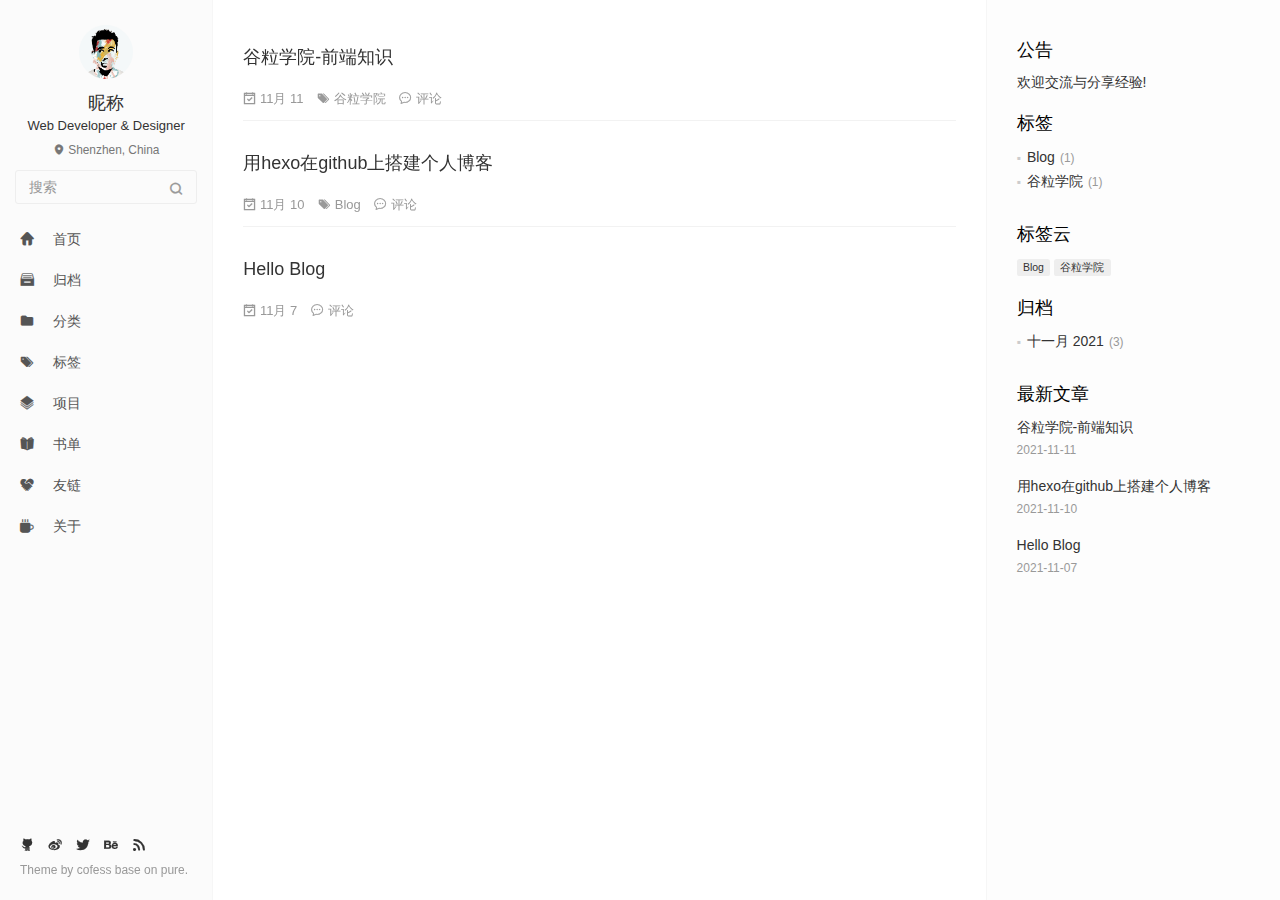
==== commit ce2ddfad: "Site updated: 2021-11-11 20:51:13" ====
--- a/index.html
+++ b/index.html
@@ -214,15 +214,29 @@
 
     
       
-
-    
-      
+  <div class="widget">
+    <h3 class="widget-title">标签</h3>
+    <div class="widget-body">
+      <ul class="tag-list" itemprop="keywords"><li class="tag-list-item"><a class="tag-list-link" href="/tags/Blog/" rel="tag">Blog</a><span class="tag-list-count">1</span></li><li class="tag-list-item"><a class="tag-list-link" href="/tags/%E8%B0%B7%E7%B2%92%E5%AD%A6%E9%99%A2/" rel="tag">谷粒学院</a><span class="tag-list-count">1</span></li></ul>
+    </div>
+  </div>
+
+
+    
+      
+  <div class="widget">
+    <h3 class="widget-title">标签云</h3>
+    <div class="widget-body tagcloud">
+      <a href="/tags/Blog/" style="font-size: 13px;">Blog</a> <a href="/tags/%E8%B0%B7%E7%B2%92%E5%AD%A6%E9%99%A2/" style="font-size: 13px;">谷粒学院</a>
+    </div>
+  </div>
+
     
       
   <div class="widget">
     <h3 class="widget-title">归档</h3>
     <div class="widget-body">
-      <ul class="archive-list"><li class="archive-list-item"><a class="archive-list-link" href="/archives/2021/11/">十一月 2021</a><span class="archive-list-count">1</span></li></ul>
+      <ul class="archive-list"><li class="archive-list-item"><a class="archive-list-link" href="/archives/2021/11/">十一月 2021</a><span class="archive-list-count">3</span></li></ul>
     </div>
   </div>
 
@@ -241,6 +255,36 @@
                 
               </p>
               <p class="item-title">
+                <a href="/2021/11/11/%E8%B0%B7%E7%B2%92%E5%AD%A6%E9%99%A2-%E5%89%8D%E7%AB%AF%E7%9F%A5%E8%AF%86/" class="title">谷粒学院-前端知识</a>
+              </p>
+              <p class="item-date">
+                <time datetime="2021-11-11T02:37:10.000Z" itemprop="datePublished">2021-11-11</time>
+              </p>
+            </div>
+          </li>
+          
+          <li>
+            
+            <div class="item-inner">
+              <p class="item-category">
+                
+              </p>
+              <p class="item-title">
+                <a href="/2021/11/10/%E7%94%A8hexo%E5%9C%A8github%E4%B8%8A%E6%90%AD%E5%BB%BA%E4%B8%AA%E4%BA%BA%E5%8D%9A%E5%AE%A2/" class="title">用hexo在github上搭建个人博客</a>
+              </p>
+              <p class="item-date">
+                <time datetime="2021-11-10T13:35:29.000Z" itemprop="datePublished">2021-11-10</time>
+              </p>
+            </div>
+          </li>
+          
+          <li>
+            
+            <div class="item-inner">
+              <p class="item-category">
+                
+              </p>
+              <p class="item-title">
                 <a href="/2021/11/07/hello-world/" class="title">Hello Blog</a>
               </p>
               <p class="item-date">
@@ -261,93 +305,100 @@
   
   <main class="main" role="main">
   
-  
-    <div class="content">
-  <article id="post-hello-world" class="article article-type-post" itemscope itemtype="http://schema.org/BlogPosting">
-    
-    <div class="article-header">
-      
-        
+  <div class="content article-list">
+    
+      <article class="article article-type-post" itemscope itemtype="http://schema.org/BlogPosting">
+  <div class="article-header">
+    
+  
+    <h1 itemprop="name">
+      <a class="article-title" href="/2021/11/11/%E8%B0%B7%E7%B2%92%E5%AD%A6%E9%99%A2-%E5%89%8D%E7%AB%AF%E7%9F%A5%E8%AF%86/">谷粒学院-前端知识</a>
+    </h1>
+  
+
+  </div>
+  
+  <p class="article-meta">
+    <span class="article-date">
+    <i class="icon icon-calendar-check"></i>
+	<a href="/2021/11/11/%E8%B0%B7%E7%B2%92%E5%AD%A6%E9%99%A2-%E5%89%8D%E7%AB%AF%E7%9F%A5%E8%AF%86/" class="article-date">
+	  <time datetime="2021-11-11T02:37:10.000Z" itemprop="datePublished">11月 11</time>
+	</a>
+</span>
+    
+    
+  <span class="article-tag">
+    <i class="icon icon-tags"></i>
+	<a class="article-tag-link-link" href="/tags/%E8%B0%B7%E7%B2%92%E5%AD%A6%E9%99%A2/" rel="tag">谷粒学院</a>
+  </span>
+
+
+    <span class="post-comment"><i class="icon icon-comment"></i> <a href="/2021/11/11/%E8%B0%B7%E7%B2%92%E5%AD%A6%E9%99%A2-%E5%89%8D%E7%AB%AF%E7%9F%A5%E8%AF%86/#comments" class="article-comment-link">评论</a></span>
+    
+  </p>
+</article>
+
+    
+      <article class="article article-type-post" itemscope itemtype="http://schema.org/BlogPosting">
+  <div class="article-header">
+    
+  
+    <h1 itemprop="name">
+      <a class="article-title" href="/2021/11/10/%E7%94%A8hexo%E5%9C%A8github%E4%B8%8A%E6%90%AD%E5%BB%BA%E4%B8%AA%E4%BA%BA%E5%8D%9A%E5%AE%A2/">用hexo在github上搭建个人博客</a>
+    </h1>
+  
+
+  </div>
+  
+  <p class="article-meta">
+    <span class="article-date">
+    <i class="icon icon-calendar-check"></i>
+	<a href="/2021/11/10/%E7%94%A8hexo%E5%9C%A8github%E4%B8%8A%E6%90%AD%E5%BB%BA%E4%B8%AA%E4%BA%BA%E5%8D%9A%E5%AE%A2/" class="article-date">
+	  <time datetime="2021-11-10T13:35:29.000Z" itemprop="datePublished">11月 10</time>
+	</a>
+</span>
+    
+    
+  <span class="article-tag">
+    <i class="icon icon-tags"></i>
+	<a class="article-tag-link-link" href="/tags/Blog/" rel="tag">Blog</a>
+  </span>
+
+
+    <span class="post-comment"><i class="icon icon-comment"></i> <a href="/2021/11/10/%E7%94%A8hexo%E5%9C%A8github%E4%B8%8A%E6%90%AD%E5%BB%BA%E4%B8%AA%E4%BA%BA%E5%8D%9A%E5%AE%A2/#comments" class="article-comment-link">评论</a></span>
+    
+  </p>
+</article>
+
+    
+      <article class="article article-type-post" itemscope itemtype="http://schema.org/BlogPosting">
+  <div class="article-header">
+    
   
     <h1 itemprop="name">
       <a class="article-title" href="/2021/11/07/hello-world/">Hello Blog</a>
     </h1>
   
 
-      
-      <div class="article-meta">
-        <span class="article-date">
+  </div>
+  
+  <p class="article-meta">
+    <span class="article-date">
     <i class="icon icon-calendar-check"></i>
 	<a href="/2021/11/07/hello-world/" class="article-date">
-	  <time datetime="2021-11-07T02:19:45.308Z" itemprop="datePublished">2021-11-07</time>
+	  <time datetime="2021-11-07T02:19:45.308Z" itemprop="datePublished">11月 7</time>
 	</a>
 </span>
-        
-        
-
-        
-
-        <span class="post-comment"><i class="icon icon-comment"></i> <a href="/2021/11/07/hello-world/#comments" class="article-comment-link">评论</a></span>
-        
-      </div>
-    </div>
-    <div class="article-entry marked-body" itemprop="articleBody">
-      
-        <p>Welcome to <a target="_blank" rel="noopener" href="https://hexo.io/">Hexo</a>! This is your very first post. Check <a target="_blank" rel="noopener" href="https://hexo.io/docs/">documentation</a> for more info. If you get any problems when using Hexo, you can find the answer in <a target="_blank" rel="noopener" href="https://hexo.io/docs/troubleshooting.html">troubleshooting</a> or you can ask me on <a target="_blank" rel="noopener" href="https://github.com/hexojs/hexo/issues">GitHub</a>.</p>
-<h2 id="Quick-Start"><a href="#Quick-Start" class="headerlink" title="Quick Start"></a>Quick Start</h2><h3 id="Create-a-new-post"><a href="#Create-a-new-post" class="headerlink" title="Create a new post"></a>Create a new post</h3><figure class="highlight bash"><table><tr><td class="gutter"><pre><span class="line">1</span><br></pre></td><td class="code"><pre><span class="line">$ hexo new <span class="string">&quot;My New Post&quot;</span></span><br></pre></td></tr></table></figure>
-
-<p>More info: <a target="_blank" rel="noopener" href="https://hexo.io/docs/writing.html">Writing</a></p>
-<h3 id="Run-server"><a href="#Run-server" class="headerlink" title="Run server"></a>Run server</h3><figure class="highlight bash"><table><tr><td class="gutter"><pre><span class="line">1</span><br></pre></td><td class="code"><pre><span class="line">$ hexo server</span><br></pre></td></tr></table></figure>
-
-<p>More info: <a target="_blank" rel="noopener" href="https://hexo.io/docs/server.html">Server</a></p>
-<h3 id="Generate-static-files"><a href="#Generate-static-files" class="headerlink" title="Generate static files"></a>Generate static files</h3><figure class="highlight bash"><table><tr><td class="gutter"><pre><span class="line">1</span><br></pre></td><td class="code"><pre><span class="line">$ hexo generate</span><br></pre></td></tr></table></figure>
-
-<p>More info: <a target="_blank" rel="noopener" href="https://hexo.io/docs/generating.html">Generating</a></p>
-<h3 id="Deploy-to-remote-sites"><a href="#Deploy-to-remote-sites" class="headerlink" title="Deploy to remote sites"></a>Deploy to remote sites</h3><figure class="highlight bash"><table><tr><td class="gutter"><pre><span class="line">1</span><br></pre></td><td class="code"><pre><span class="line">$ hexo deploy</span><br></pre></td></tr></table></figure>
-
-<p>More info: <a target="_blank" rel="noopener" href="https://hexo.io/docs/one-command-deployment.html">Deployment</a></p>
-
-      
-    </div>
-    <div class="article-footer">
-      <blockquote class="mt-2x">
-  <ul class="post-copyright list-unstyled">
-    
-    <li class="post-copyright-link hidden-xs">
-      <strong>本文链接：</strong>
-      <a href="https://mrij384.github.io/2021/11/07/hello-world/" title="Hello Blog" target="_blank" rel="external">https://mrij384.github.io/2021/11/07/hello-world/</a>
-    </li>
-    
-    <li class="post-copyright-license">
-      <strong>版权声明： </strong> 本博客所有文章除特别声明外，均采用 <a href="http://creativecommons.org/licenses/by/4.0/deed.zh" target="_blank" rel="external">CC BY 4.0 CN协议</a> 许可协议。转载请注明出处！
-    </li>
-  </ul>
-</blockquote>
-
-
-<div class="panel panel-default panel-badger">
-  <div class="panel-body">
-    <figure class="media">
-      <div class="media-left">
-        <a href="https://github.com/cofess" target="_blank" class="img-burn thumb-sm visible-lg">
-          <img src="/images/avatar.jpg" class="img-rounded w-full" alt="">
-        </a>
-      </div>
-      <div class="media-body">
-        <h3 class="media-heading"><a href="https://github.com/cofess" target="_blank"><span class="text-dark">昵称</span><small class="ml-1x">Web Developer &amp; Designer</small></a></h3>
-        <div>个人简介。</div>
-      </div>
-    </figure>
-  </div>
-</div>
-
-
-    </div>
-  </article>
-  
-</div>
-
-  
+    
+    
+
+    <span class="post-comment"><i class="icon icon-comment"></i> <a href="/2021/11/07/hello-world/#comments" class="article-comment-link">评论</a></span>
+    
+  </p>
+</article>
+
+    
+  </div>
 
    
 </main>
